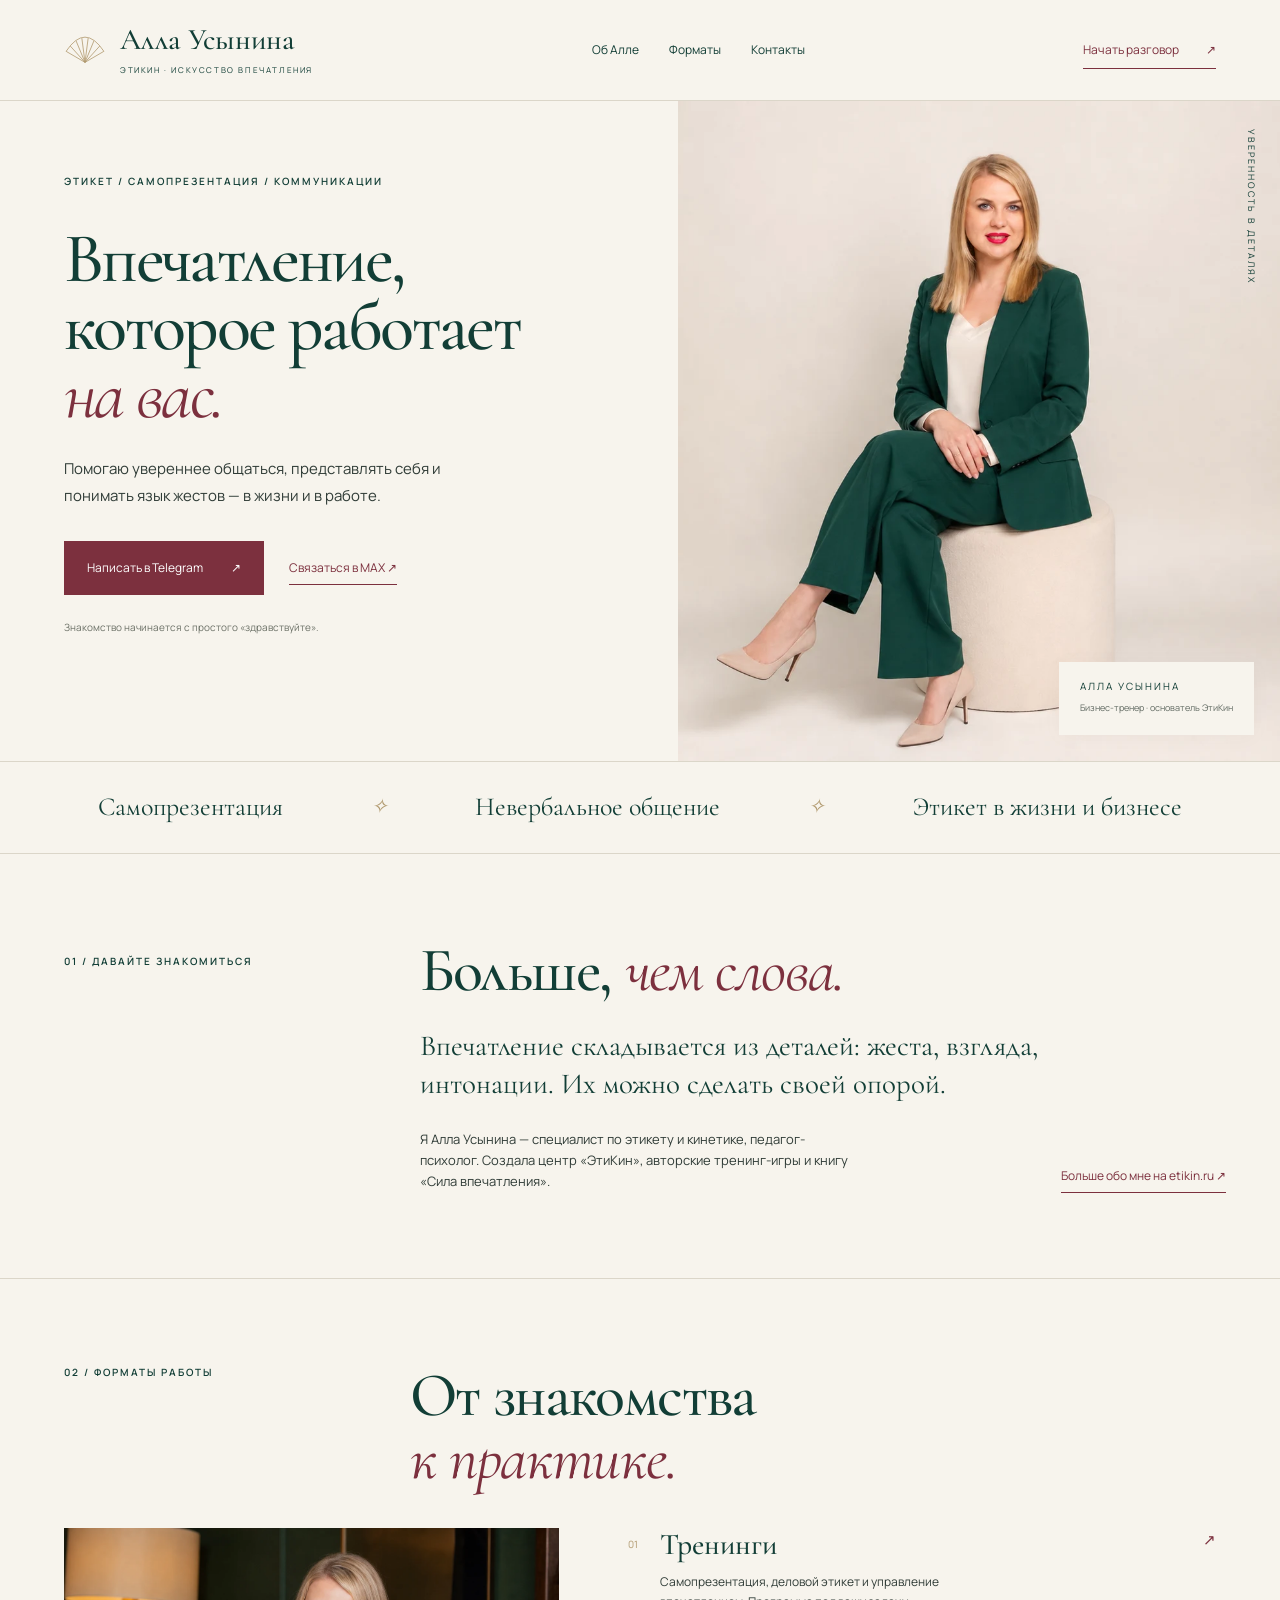
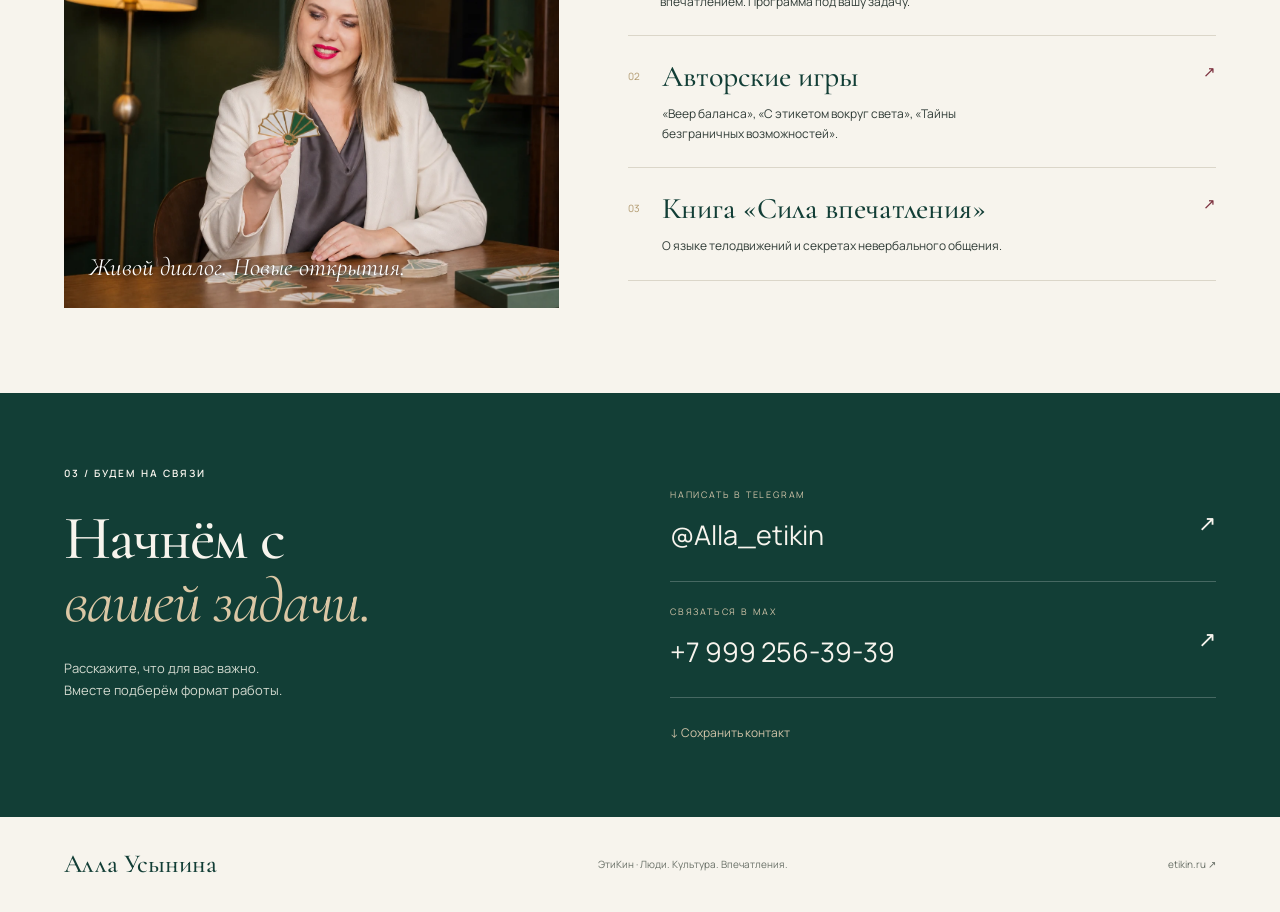
==== index.html @ a040f682 "Create Alla Usynina Etikin landing page" ====
<!doctype html>
<html lang="ru"><head><meta charset="utf-8"><meta name="viewport" content="width=device-width,initial-scale=1"><title>Алла Усынина — искусство впечатления · ЭтиКин</title><meta name="description" content="Этикет, самопрезентация и невербальные коммуникации с Аллой Усыниной. Авторские игры и тренинги ЭтиКин. Связаться в Telegram и MAX."><meta name="theme-color" content="#123e36"><link rel="stylesheet" href="style.css"><link rel="icon" href="assets/fan.svg" type="image/svg+xml"></head>
<body><a class="skip" href="#main">К содержанию</a><header class="header"><a class="brand" href="#"><img src="assets/fan.svg" alt="" width="42" height="32"><span>Алла Усынина<small>ЭТИКИН · ИСКУССТВО ВПЕЧАТЛЕНИЯ</small></span></a><nav aria-label="Основная навигация"><a href="#about">Об Алле</a><a href="#formats">Форматы</a><a href="#contact">Контакты</a></nav><a class="header-cta" href="https://t.me/Alla_etikin" target="_blank" rel="noopener">Начать разговор <span>↗</span></a></header>
<main id="main"><section class="hero"><div class="hero-copy"><p class="eyebrow">ЭТИКЕТ / САМОПРЕЗЕНТАЦИЯ / КОММУНИКАЦИИ</p><h1>Впечатление,<br>которое работает<br><em>на вас.</em></h1><p class="lead">Помогаю увереннее общаться, представлять себя и понимать язык жестов — в жизни и в работе.</p><div class="actions"><a class="button" href="https://t.me/Alla_etikin" target="_blank" rel="noopener">Написать в Telegram <span>↗</span></a><button class="text-link" data-max>Связаться в MAX <span>↗</span></button></div><p class="hero-note">Знакомство начинается с простого «здравствуйте».</p></div><div class="portrait"><img src="assets/alla.webp" alt="Алла Усынина в малахитовом костюме" fetchpriority="high"><div class="portrait-caption"><span>АЛЛА УСЫНИНА</span><small>Бизнес-тренер · основатель ЭтиКин</small></div><span class="vertical-note">УВЕРЕННОСТЬ В ДЕТАЛЯХ</span></div></section>
<div class="topics"><span>Самопрезентация</span><i>✧</i><span>Невербальное общение</span><i>✧</i><span>Этикет в жизни и бизнесе</span></div>
<section class="about section" id="about"><p class="eyebrow">01 / ДАВАЙТЕ ЗНАКОМИТЬСЯ</p><div><h2>Больше, <em>чем слова.</em></h2><p class="large">Впечатление складывается из деталей: жеста, взгляда, интонации. Их можно сделать своей опорой.</p><div class="about-bottom"><p>Я Алла Усынина — специалист по этикету и кинетике, педагог-психолог. Создала центр «ЭтиКин», авторские тренинг-игры и книгу «Сила впечатления».</p><a class="text-link" href="https://etikin.ru/" target="_blank" rel="noopener">Больше обо мне на etikin.ru ↗</a></div></div></section>
<section class="formats section" id="formats"><div class="section-top"><p class="eyebrow">02 / ФОРМАТЫ РАБОТЫ</p><h2>От знакомства<br><em>к практике.</em></h2></div><div class="format-grid"><div class="game-photo"><img src="assets/games.webp" loading="lazy" alt="Алла с веерными карточками авторской игры"><span>Живой диалог. Новые открытия.</span></div><div class="format-list"><a href="https://t.me/Alla_etikin" target="_blank" rel="noopener"><span class="number">01</span><div><h3>Тренинги</h3><p>Самопрезентация, деловой этикет и управление впечатлением. Программа под вашу задачу.</p></div><span class="arrow">↗</span></a><a href="https://etikin.ru/#games" target="_blank" rel="noopener" id="games-link"><span class="number">02</span><div><h3>Авторские игры</h3><p>«Веер баланса», «С этикетом вокруг света», «Тайны безграничных возможностей».</p></div><span class="arrow">↗</span></a><a href="https://etikin.ru/" target="_blank" rel="noopener"><span class="number">03</span><div><h3>Книга «Сила впечатления»</h3><p>О языке телодвижений и секретах невербального общения.</p></div><span class="arrow">↗</span></a></div></div></section>
<section class="contact" id="contact"><div><p class="eyebrow">03 / БУДЕМ НА СВЯЗИ</p><h2>Начнём с<br><em>вашей задачи.</em></h2><p>Расскажите, что для вас важно.<br>Вместе подберём формат работы.</p></div><div class="contact-links"><a href="https://t.me/Alla_etikin" target="_blank" rel="noopener"><span><small>НАПИСАТЬ В TELEGRAM</small>@Alla_etikin</span><b>↗</b></a><button data-max><span><small>СВЯЗАТЬСЯ В MAX</small>+7 999 256-39-39</span><b>↗</b></button><a class="save" href="assets/alla-usynina.vcf" download>↓ Сохранить контакт</a></div></section></main>
<footer><a class="footer-brand" href="#">Алла Усынина</a><span>ЭтиКин · Люди. Культура. Впечатления.</span><a href="https://etikin.ru/" target="_blank" rel="noopener">etikin.ru ↗</a></footer>
<dialog id="max-dialog" aria-labelledby="max-title"><button class="close" aria-label="Закрыть">×</button><p class="eyebrow">ОСТАЁМСЯ НА СВЯЗИ</p><h2 id="max-title">Алла в MAX</h2><p>Сохраните номер в контакты телефона, затем найдите Аллу в приложении MAX.</p><p class="phone">+7 999 256-39-39</p><button class="button" id="copy">Скопировать номер</button><a class="text-link" href="assets/alla-usynina.vcf" download>Сохранить контакт ↓</a><p class="status" aria-live="polite"></p></dialog><script src="script.js"></script></body></html>
---- style.css ----
@import url('https://fonts.googleapis.com/css2?family=Cormorant+Garamond:ital,wght@0,400;0,500;0,600;1,400;1,500&family=Manrope:wght@400;500;600&display=swap');
:root{--cream:#f7f4ed;--green:#123e36;--wine:#7c303e;--gold:#b0986d;--line:#dbd6c9;--text:#303c37}*{box-sizing:border-box}html{scroll-behavior:smooth;scroll-padding-top:24px}body{margin:0;background:var(--cream);color:var(--green);font-family:Manrope,Arial,sans-serif;font-size:15px;line-height:1.65}a{color:inherit;text-decoration:none}button{font:inherit;color:inherit;cursor:pointer}a,button{-webkit-tap-highlight-color:transparent}button:focus-visible,a:focus-visible{outline:3px solid var(--gold);outline-offset:6px}img{display:block;max-width:100%}h1,h2,h3,p{margin:0}h1,h2,h3,.brand,.footer-brand{font-family:'Cormorant Garamond',Georgia,serif;font-weight:500}em{font-weight:400}h2{font-size:62px;line-height:1.02;letter-spacing:-1.6px}h2 em{color:var(--wine)}.eyebrow{font-size:10px;letter-spacing:2px;font-weight:600}.header{max-width:1600px;margin:auto;padding:25px 5%;display:flex;align-items:center;justify-content:space-between;border-bottom:1px solid var(--line);gap:28px}.brand{display:flex;align-items:center;gap:14px;font-size:30px;line-height:1}.brand small{display:block;font:8px Manrope,Arial,sans-serif;letter-spacing:1.6px;margin-top:9px}.header nav{display:flex;gap:30px;font-size:12px}.header-cta{border-bottom:1px solid var(--wine);padding:9px 0;color:var(--wine);font-size:12px}.header-cta span{margin-left:25px}.hero{max-width:1600px;margin:auto;display:grid;grid-template-columns:53% 47%;min-height:660px}.hero-copy{padding:72px 0 50px 9.4%;position:relative;z-index:1}h1{font-size:clamp(58px,5.5vw,88px);line-height:.97;letter-spacing:-2.6px;margin:35px 0 26px}h1 em{color:var(--wine)}.lead{max-width:390px;font-size:15px;color:var(--text);line-height:1.8}.actions{display:flex;align-items:center;gap:25px;margin-top:32px;flex-wrap:wrap}.button{background:var(--wine);border:1px solid var(--wine);color:white;padding:16px 22px;display:inline-flex;gap:28px;align-items:center;font-size:12px;transition:background .2s}.button:hover{background:#622330}.text-link{font-size:12px;border:0;border-bottom:1px solid currentColor;background:transparent;padding:6px 0;color:var(--wine)}.hero-note{font-size:10px;color:#6c7167;margin-top:24px}.portrait{position:relative;overflow:hidden;background:#e5ded1}.portrait>img{width:100%;height:100%;position:absolute;object-fit:cover;object-position:57% center}.portrait-caption{position:absolute;bottom:26px;right:26px;background:var(--cream);padding:16px 21px;box-shadow:0 2px 20px #00000008}.portrait-caption span{font-size:10px;letter-spacing:2px;display:block}.portrait-caption small{font-size:9px;color:#616a62}.vertical-note{position:absolute;top:28px;right:22px;writing-mode:vertical-rl;font-size:9px;letter-spacing:2px}.topics{border-top:1px solid var(--line);border-bottom:1px solid var(--line);padding:24px 5%;display:flex;justify-content:space-around;align-items:center;gap:20px;font-family:'Cormorant Garamond',Georgia,serif;font-size:26px}.topics i{font-size:20px;color:var(--gold)}.section{max-width:1440px;margin:auto;padding:85px 5%}.about{display:grid;grid-template-columns:30% 70%;gap:10px}.about>.eyebrow{padding-top:14px}.large{font-family:'Cormorant Garamond',Georgia,serif;font-size:29px;line-height:1.3;max-width:690px;margin-top:25px}.about-bottom{display:flex;align-items:end;justify-content:space-between;gap:45px;margin-top:26px}.about-bottom p{max-width:440px;font-size:13px;color:var(--text)}.about-bottom a{flex-shrink:0}.formats{border-top:1px solid var(--line)}.section-top{display:flex;justify-content:space-between;align-items:start;margin-bottom:38px}.section-top h2{width:70%}.format-grid{display:grid;grid-template-columns:43% 1fr;gap:6%}.game-photo{position:relative;min-height:380px}.game-photo img{width:100%;height:100%;object-fit:cover;position:absolute;object-position:55%}.game-photo>span{position:absolute;bottom:20px;left:25px;color:white;font-family:'Cormorant Garamond',Georgia,serif;font-style:italic;font-size:25px;text-shadow:0 1px 5px #000}.format-list>a{display:flex;gap:22px;padding:24px 0;border-bottom:1px solid var(--line)}.format-list>a:first-child{padding-top:0}.number{color:var(--gold);font-size:10px;padding-top:8px}.format-list h3{font-size:30px;line-height:1.15;margin-bottom:9px}.format-list p{font-size:12px;color:var(--text);max-width:340px}.arrow{margin-left:auto;color:var(--wine)}.format-list>a:hover h3{color:var(--wine)}.contact{background:var(--green);color:var(--cream);padding:72px max(5%,calc((100vw - 1296px)/2));display:grid;grid-template-columns:1fr 1fr;gap:60px}.contact h2{margin:25px 0}.contact h2 em{color:#dbc7a5}.contact p:not(.eyebrow){font-size:13px;color:#d2d9cf}.contact-links{align-self:center}.contact-links>a:not(.save),.contact-links>button{background:transparent;color:var(--cream);width:100%;border:0;border-bottom:1px solid #ffffff38;display:flex;align-items:center;justify-content:space-between;text-align:left;padding:23px 0;font-size:27px}.contact-links small{display:block;font-size:9px;letter-spacing:1.8px;margin-bottom:10px;color:#d1c4a9}.contact-links b{font-size:22px;font-weight:400}.save{display:inline-block;margin-top:25px;font-size:12px;color:#d1c4a9}footer{padding:26px 5%;display:flex;align-items:center;justify-content:space-between;gap:20px;font-size:10px;color:#697067}.footer-brand{font-size:26px;color:var(--green)}dialog{border:1px solid var(--line);background:var(--cream);color:var(--green);padding:45px;max-width:480px;width:calc(100% - 32px)}dialog::backdrop{background:#082b25aa;backdrop-filter:blur(4px)}dialog h2{font-size:44px;margin:20px 0}dialog p{font-size:13px}.close{position:absolute;right:14px;top:8px;border:0;background:transparent;font-size:28px}.phone{font-size:25px!important;margin:25px 0}dialog .text-link{display:table;margin-top:15px}.status{min-height:24px;margin-top:12px}.skip{position:absolute;top:-80px;background:white;padding:10px;z-index:10}.skip:focus{top:0}@media(min-width:1600px){.hero{min-height:720px}}@media(max-width:1050px){.header nav{display:none}.hero{min-height:600px}h1{font-size:64px}.hero-copy{padding-top:55px}.actions{gap:15px}.about-bottom{display:block}.about-bottom a{display:inline-block;margin-top:20px}.topics{font-size:22px}.contact-links>a:not(.save),.contact-links>button{font-size:22px}}@media(max-width:700px){.header{padding:20px 6%;gap:15px}.brand{font-size:25px;gap:9px}.brand img{width:32px}.brand small{font-size:6px;letter-spacing:1.1px}.header-cta{font-size:10px}.header-cta span{display:none}.hero{display:flex;flex-direction:column}.hero-copy{padding:42px 6% 36px}.eyebrow{font-size:8px;letter-spacing:1.5px}h1{font-size:clamp(48px,10vw,70px);letter-spacing:-1.6px;margin:28px 0 22px}.lead{font-size:13px;max-width:340px}.actions{gap:20px;margin-top:25px}.button{padding:15px 18px;font-size:11px}.text-link{font-size:11px}.hero-note{font-size:9px}.portrait{height:460px}.portrait>img{object-position:55% center}.portrait-caption{bottom:18px;right:18px}.topics{padding:22px 6%;gap:10px;flex-wrap:wrap;justify-content:center;font-size:19px}.topics span:last-child{width:100%;text-align:center}.topics i:nth-of-type(2){display:none}.section{padding:50px 6%}.about{display:block}.about>.eyebrow{padding:0;margin-bottom:25px}h2{font-size:48px}.large{font-size:25px}.about-bottom p{font-size:12px}.section-top{display:block;margin-bottom:28px}.section-top h2{width:auto;margin-top:25px}.format-grid{display:flex;flex-direction:column;gap:30px}.game-photo{min-height:330px}.format-list h3{font-size:28px}.format-list>a{gap:15px}.format-list p{font-size:12px}.contact{padding:50px 6%;grid-template-columns:1fr;gap:20px}.contact h2{font-size:58px}.contact-links>a:not(.save),.contact-links>button{font-size:25px}footer{padding:25px 6%;flex-wrap:wrap}footer span{order:3;width:100%}.footer-brand{font-size:25px}dialog{padding:35px 25px}}@media(prefers-reduced-motion:reduce){html{scroll-behavior:auto}*{transition:none!important}}
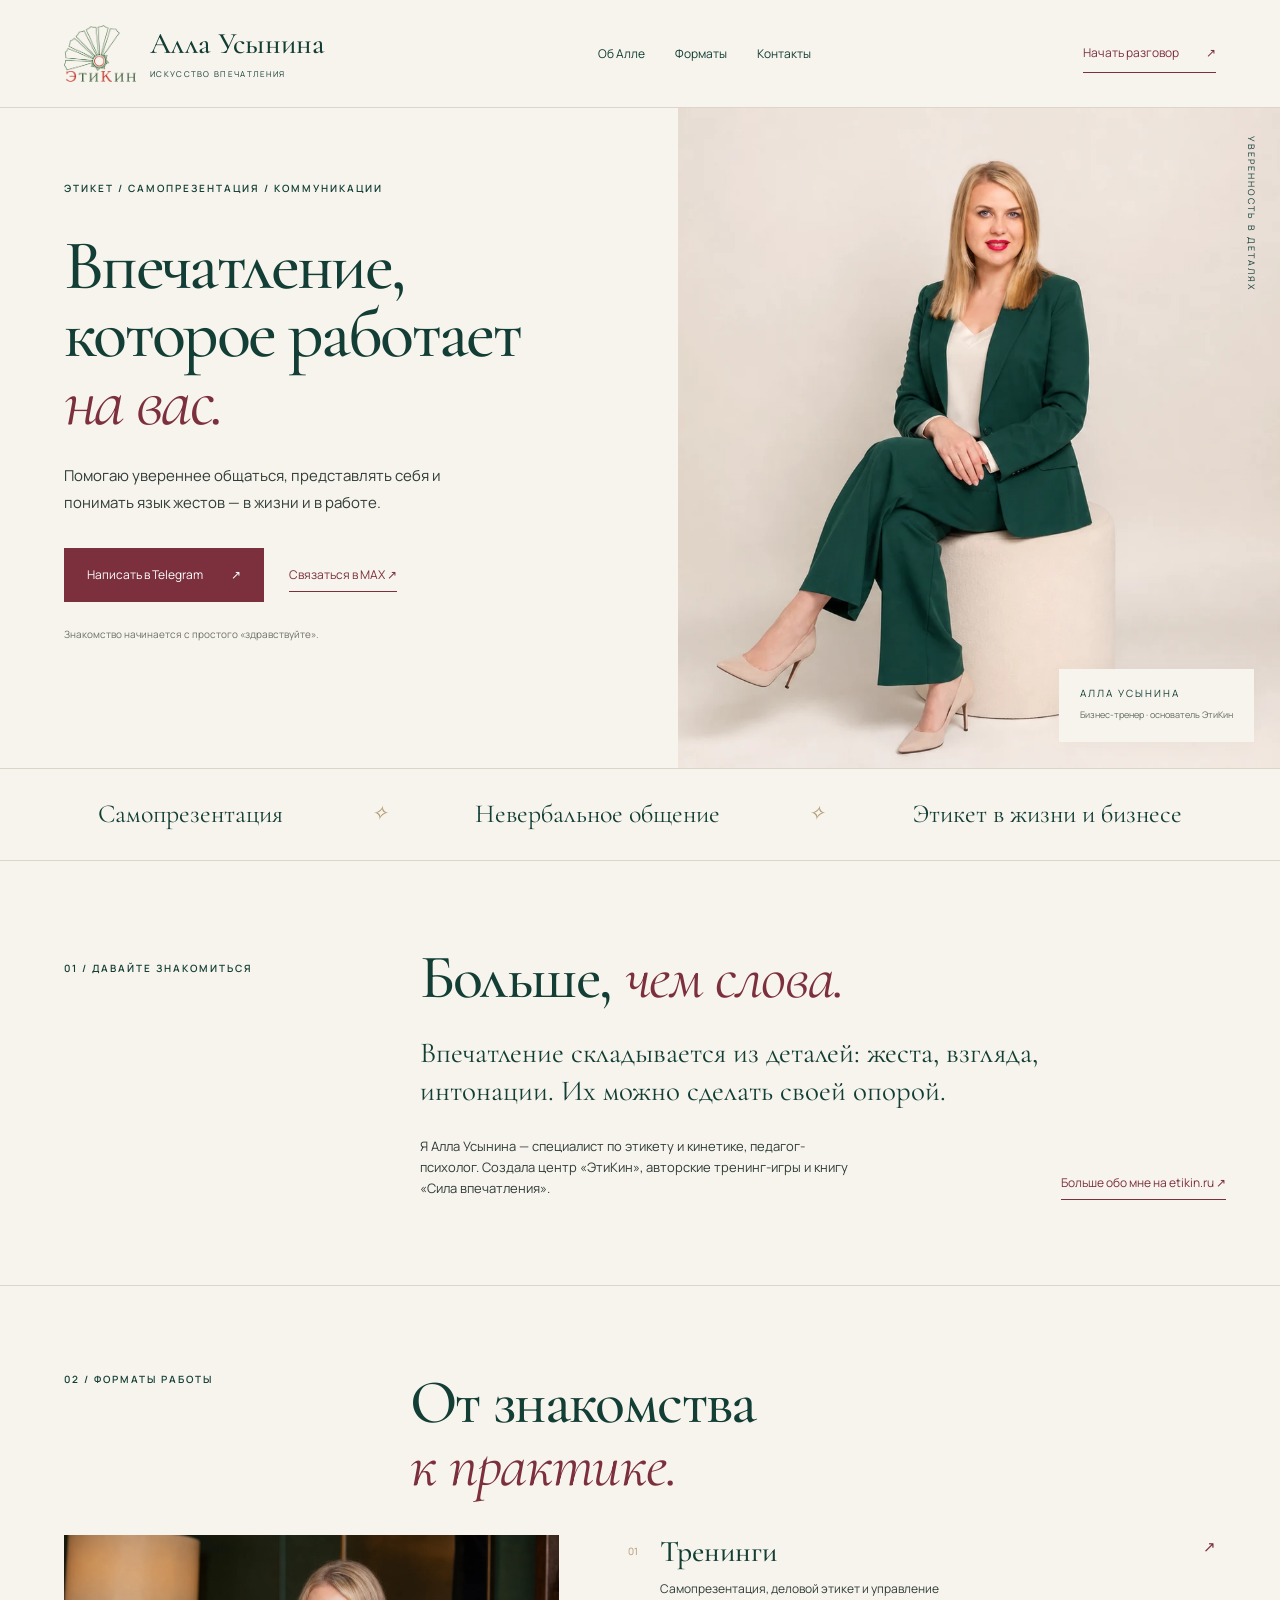
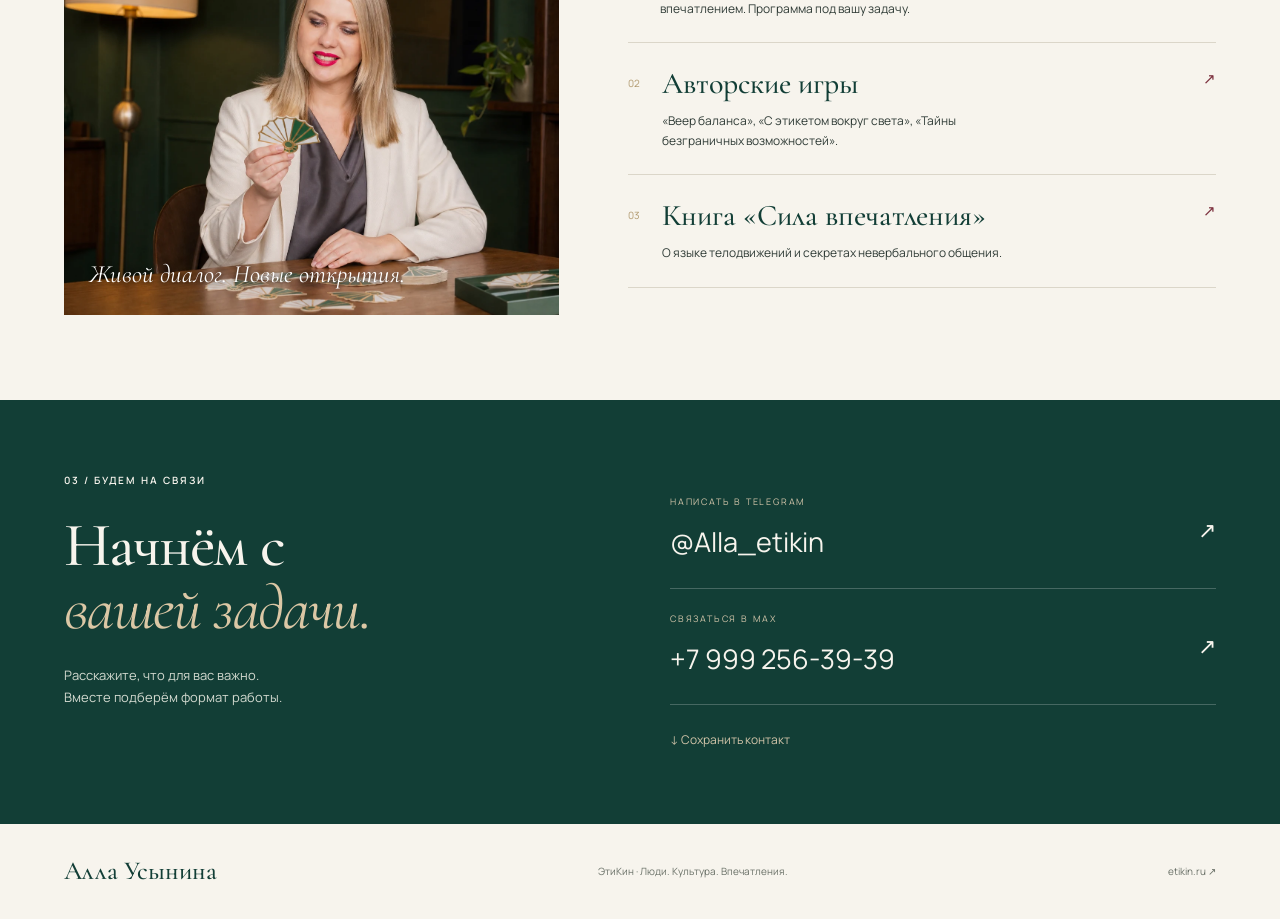
==== commit b3815de5: "Use supplied Etikin logo and remove duplicate header label" ====
--- a/index.html
+++ b/index.html
@@ -1,6 +1,6 @@
 <!doctype html>
-<html lang="ru"><head><meta charset="utf-8"><meta name="viewport" content="width=device-width,initial-scale=1"><title>Алла Усынина — искусство впечатления · ЭтиКин</title><meta name="description" content="Этикет, самопрезентация и невербальные коммуникации с Аллой Усыниной. Авторские игры и тренинги ЭтиКин. Связаться в Telegram и MAX."><meta name="theme-color" content="#123e36"><link rel="stylesheet" href="style.css"><link rel="icon" href="assets/fan.svg" type="image/svg+xml"></head>
-<body><a class="skip" href="#main">К содержанию</a><header class="header"><a class="brand" href="#"><img src="assets/fan.svg" alt="" width="42" height="32"><span>Алла Усынина<small>ЭТИКИН · ИСКУССТВО ВПЕЧАТЛЕНИЯ</small></span></a><nav aria-label="Основная навигация"><a href="#about">Об Алле</a><a href="#formats">Форматы</a><a href="#contact">Контакты</a></nav><a class="header-cta" href="https://t.me/Alla_etikin" target="_blank" rel="noopener">Начать разговор <span>↗</span></a></header>
+<html lang="ru"><head><meta charset="utf-8"><meta name="viewport" content="width=device-width,initial-scale=1"><title>Алла Усынина — искусство впечатления · ЭтиКин</title><meta name="description" content="Этикет, самопрезентация и невербальные коммуникации с Аллой Усыниной. Авторские игры и тренинги ЭтиКин. Связаться в Telegram и MAX."><meta name="theme-color" content="#123e36"><link rel="stylesheet" href="style.css?v=2"><link rel="icon" href="assets/etikin-logo.png" type="image/png"></head>
+<body><a class="skip" href="#main">К содержанию</a><header class="header"><a class="brand" href="#"><span class="logo-frame"><img src="assets/etikin-logo.png" alt="Логотип ЭтиКин" width="1200" height="630"></span><span>Алла Усынина<small>ИСКУССТВО ВПЕЧАТЛЕНИЯ</small></span></a><nav aria-label="Основная навигация"><a href="#about">Об Алле</a><a href="#formats">Форматы</a><a href="#contact">Контакты</a></nav><a class="header-cta" href="https://t.me/Alla_etikin" target="_blank" rel="noopener">Начать разговор <span>↗</span></a></header>
 <main id="main"><section class="hero"><div class="hero-copy"><p class="eyebrow">ЭТИКЕТ / САМОПРЕЗЕНТАЦИЯ / КОММУНИКАЦИИ</p><h1>Впечатление,<br>которое работает<br><em>на вас.</em></h1><p class="lead">Помогаю увереннее общаться, представлять себя и понимать язык жестов — в жизни и в работе.</p><div class="actions"><a class="button" href="https://t.me/Alla_etikin" target="_blank" rel="noopener">Написать в Telegram <span>↗</span></a><button class="text-link" data-max>Связаться в MAX <span>↗</span></button></div><p class="hero-note">Знакомство начинается с простого «здравствуйте».</p></div><div class="portrait"><img src="assets/alla.webp" alt="Алла Усынина в малахитовом костюме" fetchpriority="high"><div class="portrait-caption"><span>АЛЛА УСЫНИНА</span><small>Бизнес-тренер · основатель ЭтиКин</small></div><span class="vertical-note">УВЕРЕННОСТЬ В ДЕТАЛЯХ</span></div></section>
 <div class="topics"><span>Самопрезентация</span><i>✧</i><span>Невербальное общение</span><i>✧</i><span>Этикет в жизни и бизнесе</span></div>
 <section class="about section" id="about"><p class="eyebrow">01 / ДАВАЙТЕ ЗНАКОМИТЬСЯ</p><div><h2>Больше, <em>чем слова.</em></h2><p class="large">Впечатление складывается из деталей: жеста, взгляда, интонации. Их можно сделать своей опорой.</p><div class="about-bottom"><p>Я Алла Усынина — специалист по этикету и кинетике, педагог-психолог. Создала центр «ЭтиКин», авторские тренинг-игры и книгу «Сила впечатления».</p><a class="text-link" href="https://etikin.ru/" target="_blank" rel="noopener">Больше обо мне на etikin.ru ↗</a></div></div></section>
--- a/style.css
+++ b/style.css
@@ -1,2 +1,4 @@
 @import url('https://fonts.googleapis.com/css2?family=Cormorant+Garamond:ital,wght@0,400;0,500;0,600;1,400;1,500&family=Manrope:wght@400;500;600&display=swap');
-:root{--cream:#f7f4ed;--green:#123e36;--wine:#7c303e;--gold:#b0986d;--line:#dbd6c9;--text:#303c37}*{box-sizing:border-box}html{scroll-behavior:smooth;scroll-padding-top:24px}body{margin:0;background:var(--cream);color:var(--green);font-family:Manrope,Arial,sans-serif;font-size:15px;line-height:1.65}a{color:inherit;text-decoration:none}button{font:inherit;color:inherit;cursor:pointer}a,button{-webkit-tap-highlight-color:transparent}button:focus-visible,a:focus-visible{outline:3px solid var(--gold);outline-offset:6px}img{display:block;max-width:100%}h1,h2,h3,p{margin:0}h1,h2,h3,.brand,.footer-brand{font-family:'Cormorant Garamond',Georgia,serif;font-weight:500}em{font-weight:400}h2{font-size:62px;line-height:1.02;letter-spacing:-1.6px}h2 em{color:var(--wine)}.eyebrow{font-size:10px;letter-spacing:2px;font-weight:600}.header{max-width:1600px;margin:auto;padding:25px 5%;display:flex;align-items:center;justify-content:space-between;border-bottom:1px solid var(--line);gap:28px}.brand{display:flex;align-items:center;gap:14px;font-size:30px;line-height:1}.brand small{display:block;font:8px Manrope,Arial,sans-serif;letter-spacing:1.6px;margin-top:9px}.header nav{display:flex;gap:30px;font-size:12px}.header-cta{border-bottom:1px solid var(--wine);padding:9px 0;color:var(--wine);font-size:12px}.header-cta span{margin-left:25px}.hero{max-width:1600px;margin:auto;display:grid;grid-template-columns:53% 47%;min-height:660px}.hero-copy{padding:72px 0 50px 9.4%;position:relative;z-index:1}h1{font-size:clamp(58px,5.5vw,88px);line-height:.97;letter-spacing:-2.6px;margin:35px 0 26px}h1 em{color:var(--wine)}.lead{max-width:390px;font-size:15px;color:var(--text);line-height:1.8}.actions{display:flex;align-items:center;gap:25px;margin-top:32px;flex-wrap:wrap}.button{background:var(--wine);border:1px solid var(--wine);color:white;padding:16px 22px;display:inline-flex;gap:28px;align-items:center;font-size:12px;transition:background .2s}.button:hover{background:#622330}.text-link{font-size:12px;border:0;border-bottom:1px solid currentColor;background:transparent;padding:6px 0;color:var(--wine)}.hero-note{font-size:10px;color:#6c7167;margin-top:24px}.portrait{position:relative;overflow:hidden;background:#e5ded1}.portrait>img{width:100%;height:100%;position:absolute;object-fit:cover;object-position:57% center}.portrait-caption{position:absolute;bottom:26px;right:26px;background:var(--cream);padding:16px 21px;box-shadow:0 2px 20px #00000008}.portrait-caption span{font-size:10px;letter-spacing:2px;display:block}.portrait-caption small{font-size:9px;color:#616a62}.vertical-note{position:absolute;top:28px;right:22px;writing-mode:vertical-rl;font-size:9px;letter-spacing:2px}.topics{border-top:1px solid var(--line);border-bottom:1px solid var(--line);padding:24px 5%;display:flex;justify-content:space-around;align-items:center;gap:20px;font-family:'Cormorant Garamond',Georgia,serif;font-size:26px}.topics i{font-size:20px;color:var(--gold)}.section{max-width:1440px;margin:auto;padding:85px 5%}.about{display:grid;grid-template-columns:30% 70%;gap:10px}.about>.eyebrow{padding-top:14px}.large{font-family:'Cormorant Garamond',Georgia,serif;font-size:29px;line-height:1.3;max-width:690px;margin-top:25px}.about-bottom{display:flex;align-items:end;justify-content:space-between;gap:45px;margin-top:26px}.about-bottom p{max-width:440px;font-size:13px;color:var(--text)}.about-bottom a{flex-shrink:0}.formats{border-top:1px solid var(--line)}.section-top{display:flex;justify-content:space-between;align-items:start;margin-bottom:38px}.section-top h2{width:70%}.format-grid{display:grid;grid-template-columns:43% 1fr;gap:6%}.game-photo{position:relative;min-height:380px}.game-photo img{width:100%;height:100%;object-fit:cover;position:absolute;object-position:55%}.game-photo>span{position:absolute;bottom:20px;left:25px;color:white;font-family:'Cormorant Garamond',Georgia,serif;font-style:italic;font-size:25px;text-shadow:0 1px 5px #000}.format-list>a{display:flex;gap:22px;padding:24px 0;border-bottom:1px solid var(--line)}.format-list>a:first-child{padding-top:0}.number{color:var(--gold);font-size:10px;padding-top:8px}.format-list h3{font-size:30px;line-height:1.15;margin-bottom:9px}.format-list p{font-size:12px;color:var(--text);max-width:340px}.arrow{margin-left:auto;color:var(--wine)}.format-list>a:hover h3{color:var(--wine)}.contact{background:var(--green);color:var(--cream);padding:72px max(5%,calc((100vw - 1296px)/2));display:grid;grid-template-columns:1fr 1fr;gap:60px}.contact h2{margin:25px 0}.contact h2 em{color:#dbc7a5}.contact p:not(.eyebrow){font-size:13px;color:#d2d9cf}.contact-links{align-self:center}.contact-links>a:not(.save),.contact-links>button{background:transparent;color:var(--cream);width:100%;border:0;border-bottom:1px solid #ffffff38;display:flex;align-items:center;justify-content:space-between;text-align:left;padding:23px 0;font-size:27px}.contact-links small{display:block;font-size:9px;letter-spacing:1.8px;margin-bottom:10px;color:#d1c4a9}.contact-links b{font-size:22px;font-weight:400}.save{display:inline-block;margin-top:25px;font-size:12px;color:#d1c4a9}footer{padding:26px 5%;display:flex;align-items:center;justify-content:space-between;gap:20px;font-size:10px;color:#697067}.footer-brand{font-size:26px;color:var(--green)}dialog{border:1px solid var(--line);background:var(--cream);color:var(--green);padding:45px;max-width:480px;width:calc(100% - 32px)}dialog::backdrop{background:#082b25aa;backdrop-filter:blur(4px)}dialog h2{font-size:44px;margin:20px 0}dialog p{font-size:13px}.close{position:absolute;right:14px;top:8px;border:0;background:transparent;font-size:28px}.phone{font-size:25px!important;margin:25px 0}dialog .text-link{display:table;margin-top:15px}.status{min-height:24px;margin-top:12px}.skip{position:absolute;top:-80px;background:white;padding:10px;z-index:10}.skip:focus{top:0}@media(min-width:1600px){.hero{min-height:720px}}@media(max-width:1050px){.header nav{display:none}.hero{min-height:600px}h1{font-size:64px}.hero-copy{padding-top:55px}.actions{gap:15px}.about-bottom{display:block}.about-bottom a{display:inline-block;margin-top:20px}.topics{font-size:22px}.contact-links>a:not(.save),.contact-links>button{font-size:22px}}@media(max-width:700px){.header{padding:20px 6%;gap:15px}.brand{font-size:25px;gap:9px}.brand img{width:32px}.brand small{font-size:6px;letter-spacing:1.1px}.header-cta{font-size:10px}.header-cta span{display:none}.hero{display:flex;flex-direction:column}.hero-copy{padding:42px 6% 36px}.eyebrow{font-size:8px;letter-spacing:1.5px}h1{font-size:clamp(48px,10vw,70px);letter-spacing:-1.6px;margin:28px 0 22px}.lead{font-size:13px;max-width:340px}.actions{gap:20px;margin-top:25px}.button{padding:15px 18px;font-size:11px}.text-link{font-size:11px}.hero-note{font-size:9px}.portrait{height:460px}.portrait>img{object-position:55% center}.portrait-caption{bottom:18px;right:18px}.topics{padding:22px 6%;gap:10px;flex-wrap:wrap;justify-content:center;font-size:19px}.topics span:last-child{width:100%;text-align:center}.topics i:nth-of-type(2){display:none}.section{padding:50px 6%}.about{display:block}.about>.eyebrow{padding:0;margin-bottom:25px}h2{font-size:48px}.large{font-size:25px}.about-bottom p{font-size:12px}.section-top{display:block;margin-bottom:28px}.section-top h2{width:auto;margin-top:25px}.format-grid{display:flex;flex-direction:column;gap:30px}.game-photo{min-height:330px}.format-list h3{font-size:28px}.format-list>a{gap:15px}.format-list p{font-size:12px}.contact{padding:50px 6%;grid-template-columns:1fr;gap:20px}.contact h2{font-size:58px}.contact-links>a:not(.save),.contact-links>button{font-size:25px}footer{padding:25px 6%;flex-wrap:wrap}footer span{order:3;width:100%}.footer-brand{font-size:25px}dialog{padding:35px 25px}}@media(prefers-reduced-motion:reduce){html{scroll-behavior:auto}*{transition:none!important}}+:root{--cream:#f7f4ed;--green:#123e36;--wine:#7c303e;--gold:#b0986d;--line:#dbd6c9;--text:#303c37}*{box-sizing:border-box}html{scroll-behavior:smooth;scroll-padding-top:24px}body{margin:0;background:var(--cream);color:var(--green);font-family:Manrope,Arial,sans-serif;font-size:15px;line-height:1.65}a{color:inherit;text-decoration:none}button{font:inherit;color:inherit;cursor:pointer}a,button{-webkit-tap-highlight-color:transparent}button:focus-visible,a:focus-visible{outline:3px solid var(--gold);outline-offset:6px}img{display:block;max-width:100%}h1,h2,h3,p{margin:0}h1,h2,h3,.brand,.footer-brand{font-family:'Cormorant Garamond',Georgia,serif;font-weight:500}em{font-weight:400}h2{font-size:62px;line-height:1.02;letter-spacing:-1.6px}h2 em{color:var(--wine)}.eyebrow{font-size:10px;letter-spacing:2px;font-weight:600}.header{max-width:1600px;margin:auto;padding:25px 5%;display:flex;align-items:center;justify-content:space-between;border-bottom:1px solid var(--line);gap:28px}.brand{display:flex;align-items:center;gap:14px;font-size:30px;line-height:1}.brand small{display:block;font:8px Manrope,Arial,sans-serif;letter-spacing:1.6px;margin-top:9px}.header nav{display:flex;gap:30px;font-size:12px}.header-cta{border-bottom:1px solid var(--wine);padding:9px 0;color:var(--wine);font-size:12px}.header-cta span{margin-left:25px}.hero{max-width:1600px;margin:auto;display:grid;grid-template-columns:53% 47%;min-height:660px}.hero-copy{padding:72px 0 50px 9.4%;position:relative;z-index:1}h1{font-size:clamp(58px,5.5vw,88px);line-height:.97;letter-spacing:-2.6px;margin:35px 0 26px}h1 em{color:var(--wine)}.lead{max-width:390px;font-size:15px;color:var(--text);line-height:1.8}.actions{display:flex;align-items:center;gap:25px;margin-top:32px;flex-wrap:wrap}.button{background:var(--wine);border:1px solid var(--wine);color:white;padding:16px 22px;display:inline-flex;gap:28px;align-items:center;font-size:12px;transition:background .2s}.button:hover{background:#622330}.text-link{font-size:12px;border:0;border-bottom:1px solid currentColor;background:transparent;padding:6px 0;color:var(--wine)}.hero-note{font-size:10px;color:#6c7167;margin-top:24px}.portrait{position:relative;overflow:hidden;background:#e5ded1}.portrait>img{width:100%;height:100%;position:absolute;object-fit:cover;object-position:57% center}.portrait-caption{position:absolute;bottom:26px;right:26px;background:var(--cream);padding:16px 21px;box-shadow:0 2px 20px #00000008}.portrait-caption span{font-size:10px;letter-spacing:2px;display:block}.portrait-caption small{font-size:9px;color:#616a62}.vertical-note{position:absolute;top:28px;right:22px;writing-mode:vertical-rl;font-size:9px;letter-spacing:2px}.topics{border-top:1px solid var(--line);border-bottom:1px solid var(--line);padding:24px 5%;display:flex;justify-content:space-around;align-items:center;gap:20px;font-family:'Cormorant Garamond',Georgia,serif;font-size:26px}.topics i{font-size:20px;color:var(--gold)}.section{max-width:1440px;margin:auto;padding:85px 5%}.about{display:grid;grid-template-columns:30% 70%;gap:10px}.about>.eyebrow{padding-top:14px}.large{font-family:'Cormorant Garamond',Georgia,serif;font-size:29px;line-height:1.3;max-width:690px;margin-top:25px}.about-bottom{display:flex;align-items:end;justify-content:space-between;gap:45px;margin-top:26px}.about-bottom p{max-width:440px;font-size:13px;color:var(--text)}.about-bottom a{flex-shrink:0}.formats{border-top:1px solid var(--line)}.section-top{display:flex;justify-content:space-between;align-items:start;margin-bottom:38px}.section-top h2{width:70%}.format-grid{display:grid;grid-template-columns:43% 1fr;gap:6%}.game-photo{position:relative;min-height:380px}.game-photo img{width:100%;height:100%;object-fit:cover;position:absolute;object-position:55%}.game-photo>span{position:absolute;bottom:20px;left:25px;color:white;font-family:'Cormorant Garamond',Georgia,serif;font-style:italic;font-size:25px;text-shadow:0 1px 5px #000}.format-list>a{display:flex;gap:22px;padding:24px 0;border-bottom:1px solid var(--line)}.format-list>a:first-child{padding-top:0}.number{color:var(--gold);font-size:10px;padding-top:8px}.format-list h3{font-size:30px;line-height:1.15;margin-bottom:9px}.format-list p{font-size:12px;color:var(--text);max-width:340px}.arrow{margin-left:auto;color:var(--wine)}.format-list>a:hover h3{color:var(--wine)}.contact{background:var(--green);color:var(--cream);padding:72px max(5%,calc((100vw - 1296px)/2));display:grid;grid-template-columns:1fr 1fr;gap:60px}.contact h2{margin:25px 0}.contact h2 em{color:#dbc7a5}.contact p:not(.eyebrow){font-size:13px;color:#d2d9cf}.contact-links{align-self:center}.contact-links>a:not(.save),.contact-links>button{background:transparent;color:var(--cream);width:100%;border:0;border-bottom:1px solid #ffffff38;display:flex;align-items:center;justify-content:space-between;text-align:left;padding:23px 0;font-size:27px}.contact-links small{display:block;font-size:9px;letter-spacing:1.8px;margin-bottom:10px;color:#d1c4a9}.contact-links b{font-size:22px;font-weight:400}.save{display:inline-block;margin-top:25px;font-size:12px;color:#d1c4a9}footer{padding:26px 5%;display:flex;align-items:center;justify-content:space-between;gap:20px;font-size:10px;color:#697067}.footer-brand{font-size:26px;color:var(--green)}dialog{border:1px solid var(--line);background:var(--cream);color:var(--green);padding:45px;max-width:480px;width:calc(100% - 32px)}dialog::backdrop{background:#082b25aa;backdrop-filter:blur(4px)}dialog h2{font-size:44px;margin:20px 0}dialog p{font-size:13px}.close{position:absolute;right:14px;top:8px;border:0;background:transparent;font-size:28px}.phone{font-size:25px!important;margin:25px 0}dialog .text-link{display:table;margin-top:15px}.status{min-height:24px;margin-top:12px}.skip{position:absolute;top:-80px;background:white;padding:10px;z-index:10}.skip:focus{top:0}@media(min-width:1600px){.hero{min-height:720px}}@media(max-width:1050px){.header nav{display:none}.hero{min-height:600px}h1{font-size:64px}.hero-copy{padding-top:55px}.actions{gap:15px}.about-bottom{display:block}.about-bottom a{display:inline-block;margin-top:20px}.topics{font-size:22px}.contact-links>a:not(.save),.contact-links>button{font-size:22px}}@media(max-width:700px){.header{padding:20px 6%;gap:15px}.brand{font-size:25px;gap:9px}.brand img{width:32px}.brand small{font-size:6px;letter-spacing:1.1px}.header-cta{font-size:10px}.header-cta span{display:none}.hero{display:flex;flex-direction:column}.hero-copy{padding:42px 6% 36px}.eyebrow{font-size:8px;letter-spacing:1.5px}h1{font-size:clamp(48px,10vw,70px);letter-spacing:-1.6px;margin:28px 0 22px}.lead{font-size:13px;max-width:340px}.actions{gap:20px;margin-top:25px}.button{padding:15px 18px;font-size:11px}.text-link{font-size:11px}.hero-note{font-size:9px}.portrait{height:460px}.portrait>img{object-position:55% center}.portrait-caption{bottom:18px;right:18px}.topics{padding:22px 6%;gap:10px;flex-wrap:wrap;justify-content:center;font-size:19px}.topics span:last-child{width:100%;text-align:center}.topics i:nth-of-type(2){display:none}.section{padding:50px 6%}.about{display:block}.about>.eyebrow{padding:0;margin-bottom:25px}h2{font-size:48px}.large{font-size:25px}.about-bottom p{font-size:12px}.section-top{display:block;margin-bottom:28px}.section-top h2{width:auto;margin-top:25px}.format-grid{display:flex;flex-direction:column;gap:30px}.game-photo{min-height:330px}.format-list h3{font-size:28px}.format-list>a{gap:15px}.format-list p{font-size:12px}.contact{padding:50px 6%;grid-template-columns:1fr;gap:20px}.contact h2{font-size:58px}.contact-links>a:not(.save),.contact-links>button{font-size:25px}footer{padding:25px 6%;flex-wrap:wrap}footer span{order:3;width:100%}.footer-brand{font-size:25px}dialog{padding:35px 25px}}@media(prefers-reduced-motion:reduce){html{scroll-behavior:auto}*{transition:none!important}}
+/* Original supplied Etikin logo; framing trims only transparent margins. */
+.brand .logo-frame{display:block;position:relative;flex:0 0 72px;width:72px;height:57px;overflow:hidden}.brand .logo-frame img{position:absolute;width:128.4px;max-width:none;height:auto;left:-28.1px;top:-5.5px}.brand small{letter-spacing:1.3px}@media(max-width:700px){.brand .logo-frame{flex-basis:52px;width:52px;height:42px}.brand .logo-frame img{width:92.7px;left:-20.3px;top:-3.9px}.brand{font-size:23px}.brand small{font-size:6px;letter-spacing:1px}}
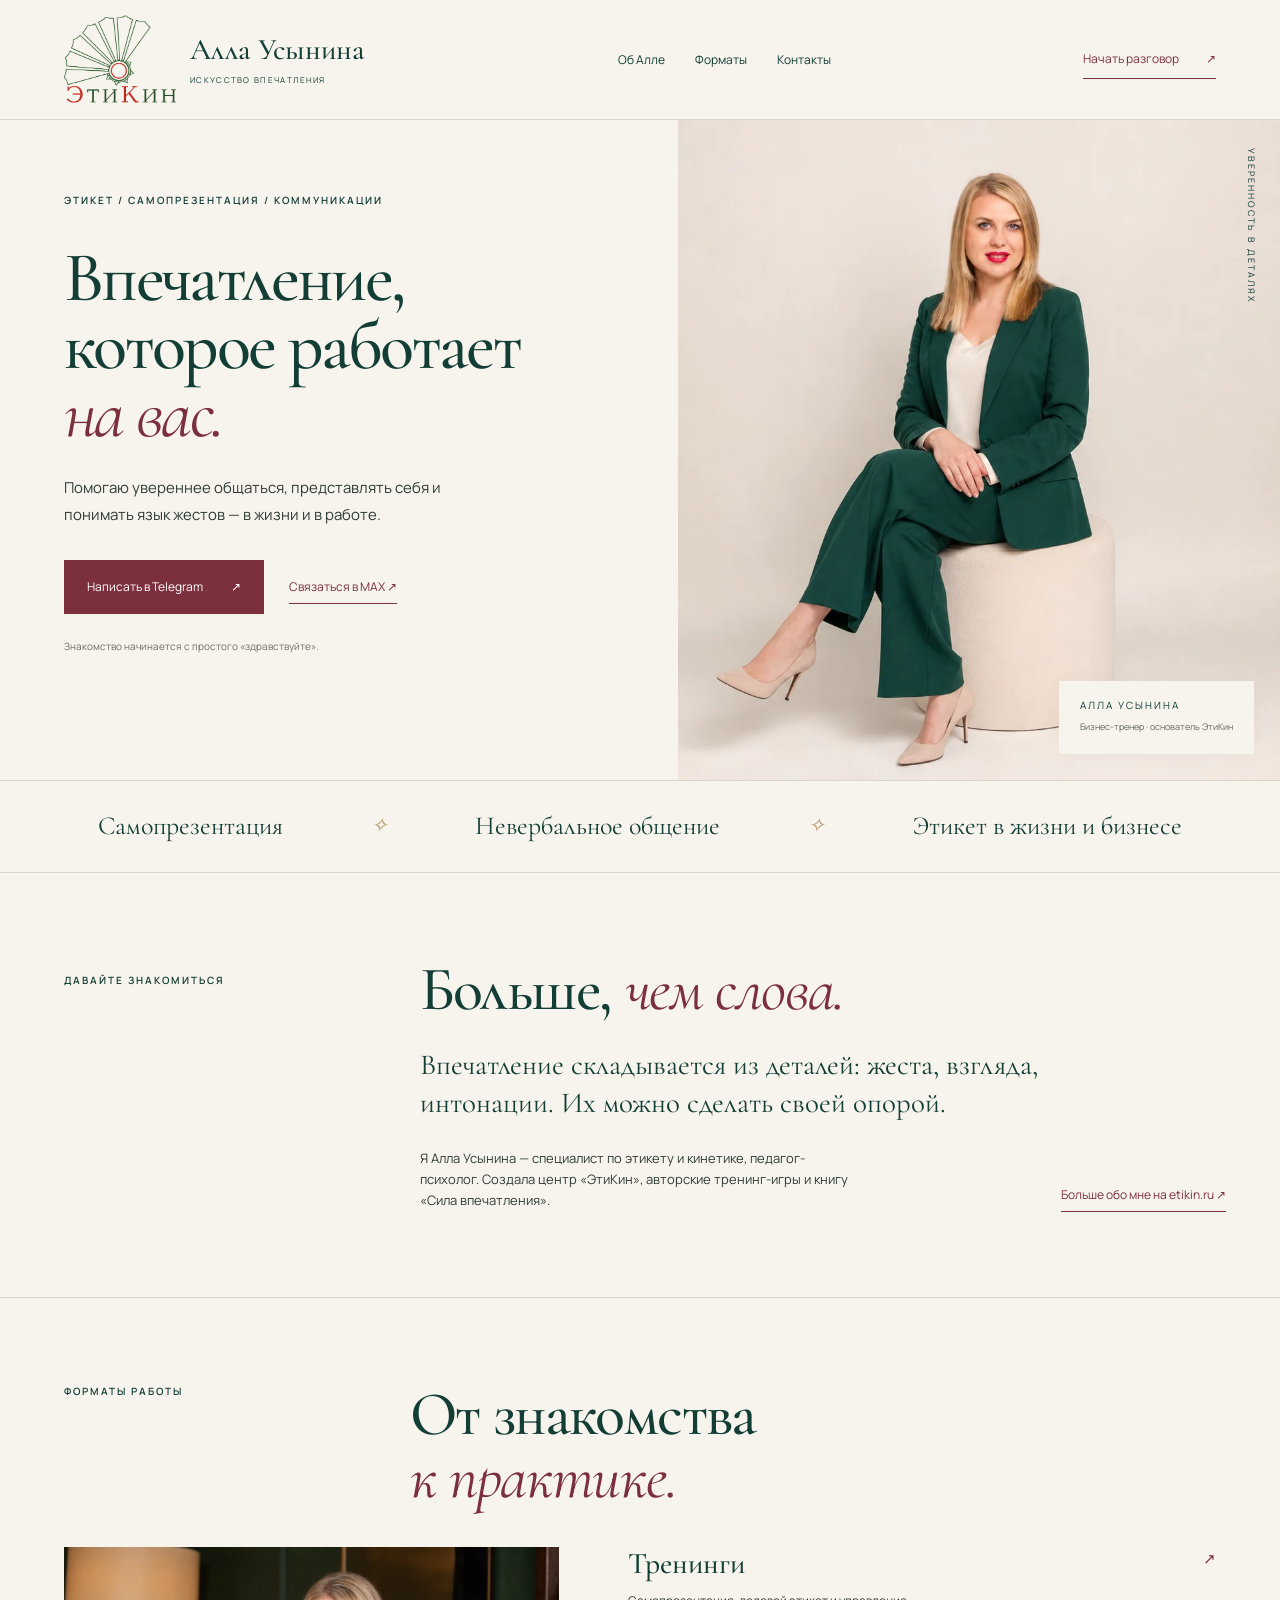
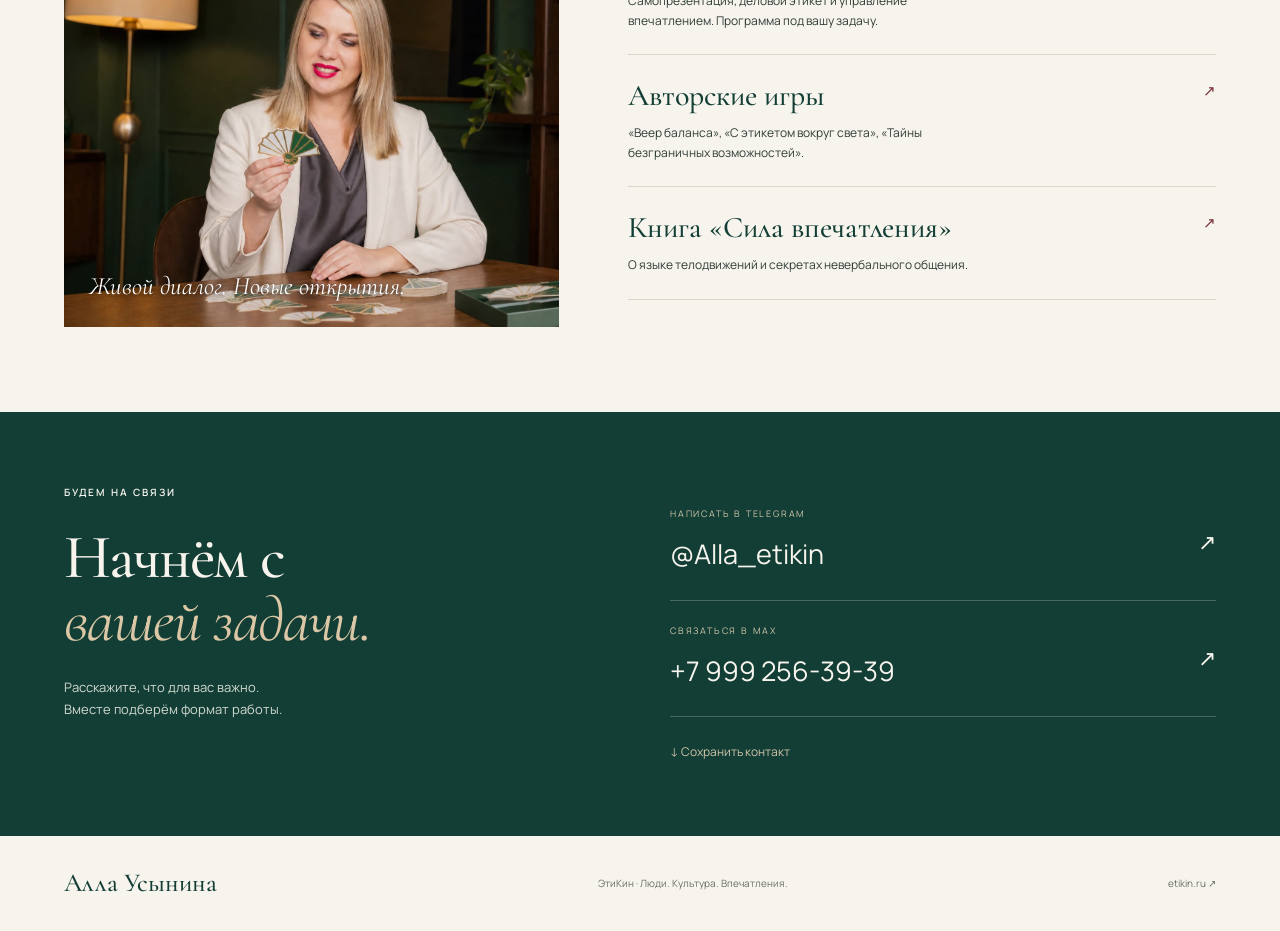
==== commit 1879ae19: "Enlarge header logo and remove block numbering" ====
--- a/index.html
+++ b/index.html
@@ -1,10 +1,10 @@
 <!doctype html>
-<html lang="ru"><head><meta charset="utf-8"><meta name="viewport" content="width=device-width,initial-scale=1"><title>Алла Усынина — искусство впечатления · ЭтиКин</title><meta name="description" content="Этикет, самопрезентация и невербальные коммуникации с Аллой Усыниной. Авторские игры и тренинги ЭтиКин. Связаться в Telegram и MAX."><meta name="theme-color" content="#123e36"><link rel="stylesheet" href="style.css?v=2"><link rel="icon" href="assets/etikin-logo.png" type="image/png"></head>
-<body><a class="skip" href="#main">К содержанию</a><header class="header"><a class="brand" href="#"><span class="logo-frame"><img src="assets/etikin-logo.png" alt="Логотип ЭтиКин" width="1200" height="630"></span><span>Алла Усынина<small>ИСКУССТВО ВПЕЧАТЛЕНИЯ</small></span></a><nav aria-label="Основная навигация"><a href="#about">Об Алле</a><a href="#formats">Форматы</a><a href="#contact">Контакты</a></nav><a class="header-cta" href="https://t.me/Alla_etikin" target="_blank" rel="noopener">Начать разговор <span>↗</span></a></header>
+<html lang="ru"><head><meta charset="utf-8"><meta name="viewport" content="width=device-width,initial-scale=1"><title>Алла Усынина — искусство впечатления · ЭтиКин</title><meta name="description" content="Этикет, самопрезентация и невербальные коммуникации с Аллой Усыниной. Авторские игры и тренинги ЭтиКин. Связаться в Telegram и MAX."><meta name="theme-color" content="#123e36"><link rel="stylesheet" href="style.css?v=3"><link rel="icon" href="assets/etikin-logo.png?v=3" type="image/png"></head>
+<body><a class="skip" href="#main">К содержанию</a><header class="header"><a class="brand" href="#"><span class="logo-frame"><img src="assets/etikin-logo.png?v=3" alt="Логотип ЭтиКин" width="1200" height="630"></span><span>Алла Усынина<small>ИСКУССТВО ВПЕЧАТЛЕНИЯ</small></span></a><nav aria-label="Основная навигация"><a href="#about">Об Алле</a><a href="#formats">Форматы</a><a href="#contact">Контакты</a></nav><a class="header-cta" href="https://t.me/Alla_etikin" target="_blank" rel="noopener">Начать разговор <span>↗</span></a></header>
 <main id="main"><section class="hero"><div class="hero-copy"><p class="eyebrow">ЭТИКЕТ / САМОПРЕЗЕНТАЦИЯ / КОММУНИКАЦИИ</p><h1>Впечатление,<br>которое работает<br><em>на вас.</em></h1><p class="lead">Помогаю увереннее общаться, представлять себя и понимать язык жестов — в жизни и в работе.</p><div class="actions"><a class="button" href="https://t.me/Alla_etikin" target="_blank" rel="noopener">Написать в Telegram <span>↗</span></a><button class="text-link" data-max>Связаться в MAX <span>↗</span></button></div><p class="hero-note">Знакомство начинается с простого «здравствуйте».</p></div><div class="portrait"><img src="assets/alla.webp" alt="Алла Усынина в малахитовом костюме" fetchpriority="high"><div class="portrait-caption"><span>АЛЛА УСЫНИНА</span><small>Бизнес-тренер · основатель ЭтиКин</small></div><span class="vertical-note">УВЕРЕННОСТЬ В ДЕТАЛЯХ</span></div></section>
 <div class="topics"><span>Самопрезентация</span><i>✧</i><span>Невербальное общение</span><i>✧</i><span>Этикет в жизни и бизнесе</span></div>
-<section class="about section" id="about"><p class="eyebrow">01 / ДАВАЙТЕ ЗНАКОМИТЬСЯ</p><div><h2>Больше, <em>чем слова.</em></h2><p class="large">Впечатление складывается из деталей: жеста, взгляда, интонации. Их можно сделать своей опорой.</p><div class="about-bottom"><p>Я Алла Усынина — специалист по этикету и кинетике, педагог-психолог. Создала центр «ЭтиКин», авторские тренинг-игры и книгу «Сила впечатления».</p><a class="text-link" href="https://etikin.ru/" target="_blank" rel="noopener">Больше обо мне на etikin.ru ↗</a></div></div></section>
-<section class="formats section" id="formats"><div class="section-top"><p class="eyebrow">02 / ФОРМАТЫ РАБОТЫ</p><h2>От знакомства<br><em>к практике.</em></h2></div><div class="format-grid"><div class="game-photo"><img src="assets/games.webp" loading="lazy" alt="Алла с веерными карточками авторской игры"><span>Живой диалог. Новые открытия.</span></div><div class="format-list"><a href="https://t.me/Alla_etikin" target="_blank" rel="noopener"><span class="number">01</span><div><h3>Тренинги</h3><p>Самопрезентация, деловой этикет и управление впечатлением. Программа под вашу задачу.</p></div><span class="arrow">↗</span></a><a href="https://etikin.ru/#games" target="_blank" rel="noopener" id="games-link"><span class="number">02</span><div><h3>Авторские игры</h3><p>«Веер баланса», «С этикетом вокруг света», «Тайны безграничных возможностей».</p></div><span class="arrow">↗</span></a><a href="https://etikin.ru/" target="_blank" rel="noopener"><span class="number">03</span><div><h3>Книга «Сила впечатления»</h3><p>О языке телодвижений и секретах невербального общения.</p></div><span class="arrow">↗</span></a></div></div></section>
-<section class="contact" id="contact"><div><p class="eyebrow">03 / БУДЕМ НА СВЯЗИ</p><h2>Начнём с<br><em>вашей задачи.</em></h2><p>Расскажите, что для вас важно.<br>Вместе подберём формат работы.</p></div><div class="contact-links"><a href="https://t.me/Alla_etikin" target="_blank" rel="noopener"><span><small>НАПИСАТЬ В TELEGRAM</small>@Alla_etikin</span><b>↗</b></a><button data-max><span><small>СВЯЗАТЬСЯ В MAX</small>+7 999 256-39-39</span><b>↗</b></button><a class="save" href="assets/alla-usynina.vcf" download>↓ Сохранить контакт</a></div></section></main>
+<section class="about section" id="about"><p class="eyebrow">ДАВАЙТЕ ЗНАКОМИТЬСЯ</p><div><h2>Больше, <em>чем слова.</em></h2><p class="large">Впечатление складывается из деталей: жеста, взгляда, интонации. Их можно сделать своей опорой.</p><div class="about-bottom"><p>Я Алла Усынина — специалист по этикету и кинетике, педагог-психолог. Создала центр «ЭтиКин», авторские тренинг-игры и книгу «Сила впечатления».</p><a class="text-link" href="https://etikin.ru/" target="_blank" rel="noopener">Больше обо мне на etikin.ru ↗</a></div></div></section>
+<section class="formats section" id="formats"><div class="section-top"><p class="eyebrow">ФОРМАТЫ РАБОТЫ</p><h2>От знакомства<br><em>к практике.</em></h2></div><div class="format-grid"><div class="game-photo"><img src="assets/games.webp" loading="lazy" alt="Алла с веерными карточками авторской игры"><span>Живой диалог. Новые открытия.</span></div><div class="format-list"><a href="https://t.me/Alla_etikin" target="_blank" rel="noopener"><div><h3>Тренинги</h3><p>Самопрезентация, деловой этикет и управление впечатлением. Программа под вашу задачу.</p></div><span class="arrow">↗</span></a><a href="https://etikin.ru/#games" target="_blank" rel="noopener" id="games-link"><div><h3>Авторские игры</h3><p>«Веер баланса», «С этикетом вокруг света», «Тайны безграничных возможностей».</p></div><span class="arrow">↗</span></a><a href="https://etikin.ru/" target="_blank" rel="noopener"><div><h3>Книга «Сила впечатления»</h3><p>О языке телодвижений и секретах невербального общения.</p></div><span class="arrow">↗</span></a></div></div></section>
+<section class="contact" id="contact"><div><p class="eyebrow">БУДЕМ НА СВЯЗИ</p><h2>Начнём с<br><em>вашей задачи.</em></h2><p>Расскажите, что для вас важно.<br>Вместе подберём формат работы.</p></div><div class="contact-links"><a href="https://t.me/Alla_etikin" target="_blank" rel="noopener"><span><small>НАПИСАТЬ В TELEGRAM</small>@Alla_etikin</span><b>↗</b></a><button data-max><span><small>СВЯЗАТЬСЯ В MAX</small>+7 999 256-39-39</span><b>↗</b></button><a class="save" href="assets/alla-usynina.vcf" download>↓ Сохранить контакт</a></div></section></main>
 <footer><a class="footer-brand" href="#">Алла Усынина</a><span>ЭтиКин · Люди. Культура. Впечатления.</span><a href="https://etikin.ru/" target="_blank" rel="noopener">etikin.ru ↗</a></footer>
 <dialog id="max-dialog" aria-labelledby="max-title"><button class="close" aria-label="Закрыть">×</button><p class="eyebrow">ОСТАЁМСЯ НА СВЯЗИ</p><h2 id="max-title">Алла в MAX</h2><p>Сохраните номер в контакты телефона, затем найдите Аллу в приложении MAX.</p><p class="phone">+7 999 256-39-39</p><button class="button" id="copy">Скопировать номер</button><a class="text-link" href="assets/alla-usynina.vcf" download>Сохранить контакт ↓</a><p class="status" aria-live="polite"></p></dialog><script src="script.js"></script></body></html>
--- a/style.css
+++ b/style.css
@@ -1,4 +1,4 @@
 @import url('https://fonts.googleapis.com/css2?family=Cormorant+Garamond:ital,wght@0,400;0,500;0,600;1,400;1,500&family=Manrope:wght@400;500;600&display=swap');
 :root{--cream:#f7f4ed;--green:#123e36;--wine:#7c303e;--gold:#b0986d;--line:#dbd6c9;--text:#303c37}*{box-sizing:border-box}html{scroll-behavior:smooth;scroll-padding-top:24px}body{margin:0;background:var(--cream);color:var(--green);font-family:Manrope,Arial,sans-serif;font-size:15px;line-height:1.65}a{color:inherit;text-decoration:none}button{font:inherit;color:inherit;cursor:pointer}a,button{-webkit-tap-highlight-color:transparent}button:focus-visible,a:focus-visible{outline:3px solid var(--gold);outline-offset:6px}img{display:block;max-width:100%}h1,h2,h3,p{margin:0}h1,h2,h3,.brand,.footer-brand{font-family:'Cormorant Garamond',Georgia,serif;font-weight:500}em{font-weight:400}h2{font-size:62px;line-height:1.02;letter-spacing:-1.6px}h2 em{color:var(--wine)}.eyebrow{font-size:10px;letter-spacing:2px;font-weight:600}.header{max-width:1600px;margin:auto;padding:25px 5%;display:flex;align-items:center;justify-content:space-between;border-bottom:1px solid var(--line);gap:28px}.brand{display:flex;align-items:center;gap:14px;font-size:30px;line-height:1}.brand small{display:block;font:8px Manrope,Arial,sans-serif;letter-spacing:1.6px;margin-top:9px}.header nav{display:flex;gap:30px;font-size:12px}.header-cta{border-bottom:1px solid var(--wine);padding:9px 0;color:var(--wine);font-size:12px}.header-cta span{margin-left:25px}.hero{max-width:1600px;margin:auto;display:grid;grid-template-columns:53% 47%;min-height:660px}.hero-copy{padding:72px 0 50px 9.4%;position:relative;z-index:1}h1{font-size:clamp(58px,5.5vw,88px);line-height:.97;letter-spacing:-2.6px;margin:35px 0 26px}h1 em{color:var(--wine)}.lead{max-width:390px;font-size:15px;color:var(--text);line-height:1.8}.actions{display:flex;align-items:center;gap:25px;margin-top:32px;flex-wrap:wrap}.button{background:var(--wine);border:1px solid var(--wine);color:white;padding:16px 22px;display:inline-flex;gap:28px;align-items:center;font-size:12px;transition:background .2s}.button:hover{background:#622330}.text-link{font-size:12px;border:0;border-bottom:1px solid currentColor;background:transparent;padding:6px 0;color:var(--wine)}.hero-note{font-size:10px;color:#6c7167;margin-top:24px}.portrait{position:relative;overflow:hidden;background:#e5ded1}.portrait>img{width:100%;height:100%;position:absolute;object-fit:cover;object-position:57% center}.portrait-caption{position:absolute;bottom:26px;right:26px;background:var(--cream);padding:16px 21px;box-shadow:0 2px 20px #00000008}.portrait-caption span{font-size:10px;letter-spacing:2px;display:block}.portrait-caption small{font-size:9px;color:#616a62}.vertical-note{position:absolute;top:28px;right:22px;writing-mode:vertical-rl;font-size:9px;letter-spacing:2px}.topics{border-top:1px solid var(--line);border-bottom:1px solid var(--line);padding:24px 5%;display:flex;justify-content:space-around;align-items:center;gap:20px;font-family:'Cormorant Garamond',Georgia,serif;font-size:26px}.topics i{font-size:20px;color:var(--gold)}.section{max-width:1440px;margin:auto;padding:85px 5%}.about{display:grid;grid-template-columns:30% 70%;gap:10px}.about>.eyebrow{padding-top:14px}.large{font-family:'Cormorant Garamond',Georgia,serif;font-size:29px;line-height:1.3;max-width:690px;margin-top:25px}.about-bottom{display:flex;align-items:end;justify-content:space-between;gap:45px;margin-top:26px}.about-bottom p{max-width:440px;font-size:13px;color:var(--text)}.about-bottom a{flex-shrink:0}.formats{border-top:1px solid var(--line)}.section-top{display:flex;justify-content:space-between;align-items:start;margin-bottom:38px}.section-top h2{width:70%}.format-grid{display:grid;grid-template-columns:43% 1fr;gap:6%}.game-photo{position:relative;min-height:380px}.game-photo img{width:100%;height:100%;object-fit:cover;position:absolute;object-position:55%}.game-photo>span{position:absolute;bottom:20px;left:25px;color:white;font-family:'Cormorant Garamond',Georgia,serif;font-style:italic;font-size:25px;text-shadow:0 1px 5px #000}.format-list>a{display:flex;gap:22px;padding:24px 0;border-bottom:1px solid var(--line)}.format-list>a:first-child{padding-top:0}.number{color:var(--gold);font-size:10px;padding-top:8px}.format-list h3{font-size:30px;line-height:1.15;margin-bottom:9px}.format-list p{font-size:12px;color:var(--text);max-width:340px}.arrow{margin-left:auto;color:var(--wine)}.format-list>a:hover h3{color:var(--wine)}.contact{background:var(--green);color:var(--cream);padding:72px max(5%,calc((100vw - 1296px)/2));display:grid;grid-template-columns:1fr 1fr;gap:60px}.contact h2{margin:25px 0}.contact h2 em{color:#dbc7a5}.contact p:not(.eyebrow){font-size:13px;color:#d2d9cf}.contact-links{align-self:center}.contact-links>a:not(.save),.contact-links>button{background:transparent;color:var(--cream);width:100%;border:0;border-bottom:1px solid #ffffff38;display:flex;align-items:center;justify-content:space-between;text-align:left;padding:23px 0;font-size:27px}.contact-links small{display:block;font-size:9px;letter-spacing:1.8px;margin-bottom:10px;color:#d1c4a9}.contact-links b{font-size:22px;font-weight:400}.save{display:inline-block;margin-top:25px;font-size:12px;color:#d1c4a9}footer{padding:26px 5%;display:flex;align-items:center;justify-content:space-between;gap:20px;font-size:10px;color:#697067}.footer-brand{font-size:26px;color:var(--green)}dialog{border:1px solid var(--line);background:var(--cream);color:var(--green);padding:45px;max-width:480px;width:calc(100% - 32px)}dialog::backdrop{background:#082b25aa;backdrop-filter:blur(4px)}dialog h2{font-size:44px;margin:20px 0}dialog p{font-size:13px}.close{position:absolute;right:14px;top:8px;border:0;background:transparent;font-size:28px}.phone{font-size:25px!important;margin:25px 0}dialog .text-link{display:table;margin-top:15px}.status{min-height:24px;margin-top:12px}.skip{position:absolute;top:-80px;background:white;padding:10px;z-index:10}.skip:focus{top:0}@media(min-width:1600px){.hero{min-height:720px}}@media(max-width:1050px){.header nav{display:none}.hero{min-height:600px}h1{font-size:64px}.hero-copy{padding-top:55px}.actions{gap:15px}.about-bottom{display:block}.about-bottom a{display:inline-block;margin-top:20px}.topics{font-size:22px}.contact-links>a:not(.save),.contact-links>button{font-size:22px}}@media(max-width:700px){.header{padding:20px 6%;gap:15px}.brand{font-size:25px;gap:9px}.brand img{width:32px}.brand small{font-size:6px;letter-spacing:1.1px}.header-cta{font-size:10px}.header-cta span{display:none}.hero{display:flex;flex-direction:column}.hero-copy{padding:42px 6% 36px}.eyebrow{font-size:8px;letter-spacing:1.5px}h1{font-size:clamp(48px,10vw,70px);letter-spacing:-1.6px;margin:28px 0 22px}.lead{font-size:13px;max-width:340px}.actions{gap:20px;margin-top:25px}.button{padding:15px 18px;font-size:11px}.text-link{font-size:11px}.hero-note{font-size:9px}.portrait{height:460px}.portrait>img{object-position:55% center}.portrait-caption{bottom:18px;right:18px}.topics{padding:22px 6%;gap:10px;flex-wrap:wrap;justify-content:center;font-size:19px}.topics span:last-child{width:100%;text-align:center}.topics i:nth-of-type(2){display:none}.section{padding:50px 6%}.about{display:block}.about>.eyebrow{padding:0;margin-bottom:25px}h2{font-size:48px}.large{font-size:25px}.about-bottom p{font-size:12px}.section-top{display:block;margin-bottom:28px}.section-top h2{width:auto;margin-top:25px}.format-grid{display:flex;flex-direction:column;gap:30px}.game-photo{min-height:330px}.format-list h3{font-size:28px}.format-list>a{gap:15px}.format-list p{font-size:12px}.contact{padding:50px 6%;grid-template-columns:1fr;gap:20px}.contact h2{font-size:58px}.contact-links>a:not(.save),.contact-links>button{font-size:25px}footer{padding:25px 6%;flex-wrap:wrap}footer span{order:3;width:100%}.footer-brand{font-size:25px}dialog{padding:35px 25px}}@media(prefers-reduced-motion:reduce){html{scroll-behavior:auto}*{transition:none!important}}
-/* Original supplied Etikin logo; framing trims only transparent margins. */
-.brand .logo-frame{display:block;position:relative;flex:0 0 72px;width:72px;height:57px;overflow:hidden}.brand .logo-frame img{position:absolute;width:128.4px;max-width:none;height:auto;left:-28.1px;top:-5.5px}.brand small{letter-spacing:1.3px}@media(max-width:700px){.brand .logo-frame{flex-basis:52px;width:52px;height:42px}.brand .logo-frame img{width:92.7px;left:-20.3px;top:-3.9px}.brand{font-size:23px}.brand small{font-size:6px;letter-spacing:1px}}
+/* Original logo framed around its transparent margins. */
+.brand .logo-frame{display:block;position:relative;flex:0 0 112px;width:112px;height:89px;overflow:hidden}.brand .logo-frame img{position:absolute;width:199.7px;max-width:none;height:auto;left:-43.8px;top:-8.5px}.brand small{letter-spacing:1.3px}.header{padding-top:15px;padding-bottom:15px}@media(max-width:700px){.brand .logo-frame{flex-basis:80px;width:80px;height:63px}.brand .logo-frame img{width:142.65px;left:-31.26px;top:-6.06px}.brand{font-size:23px}.brand small{font-size:6px;letter-spacing:1px}.header{flex-wrap:wrap}.header-cta{margin-left:auto}}
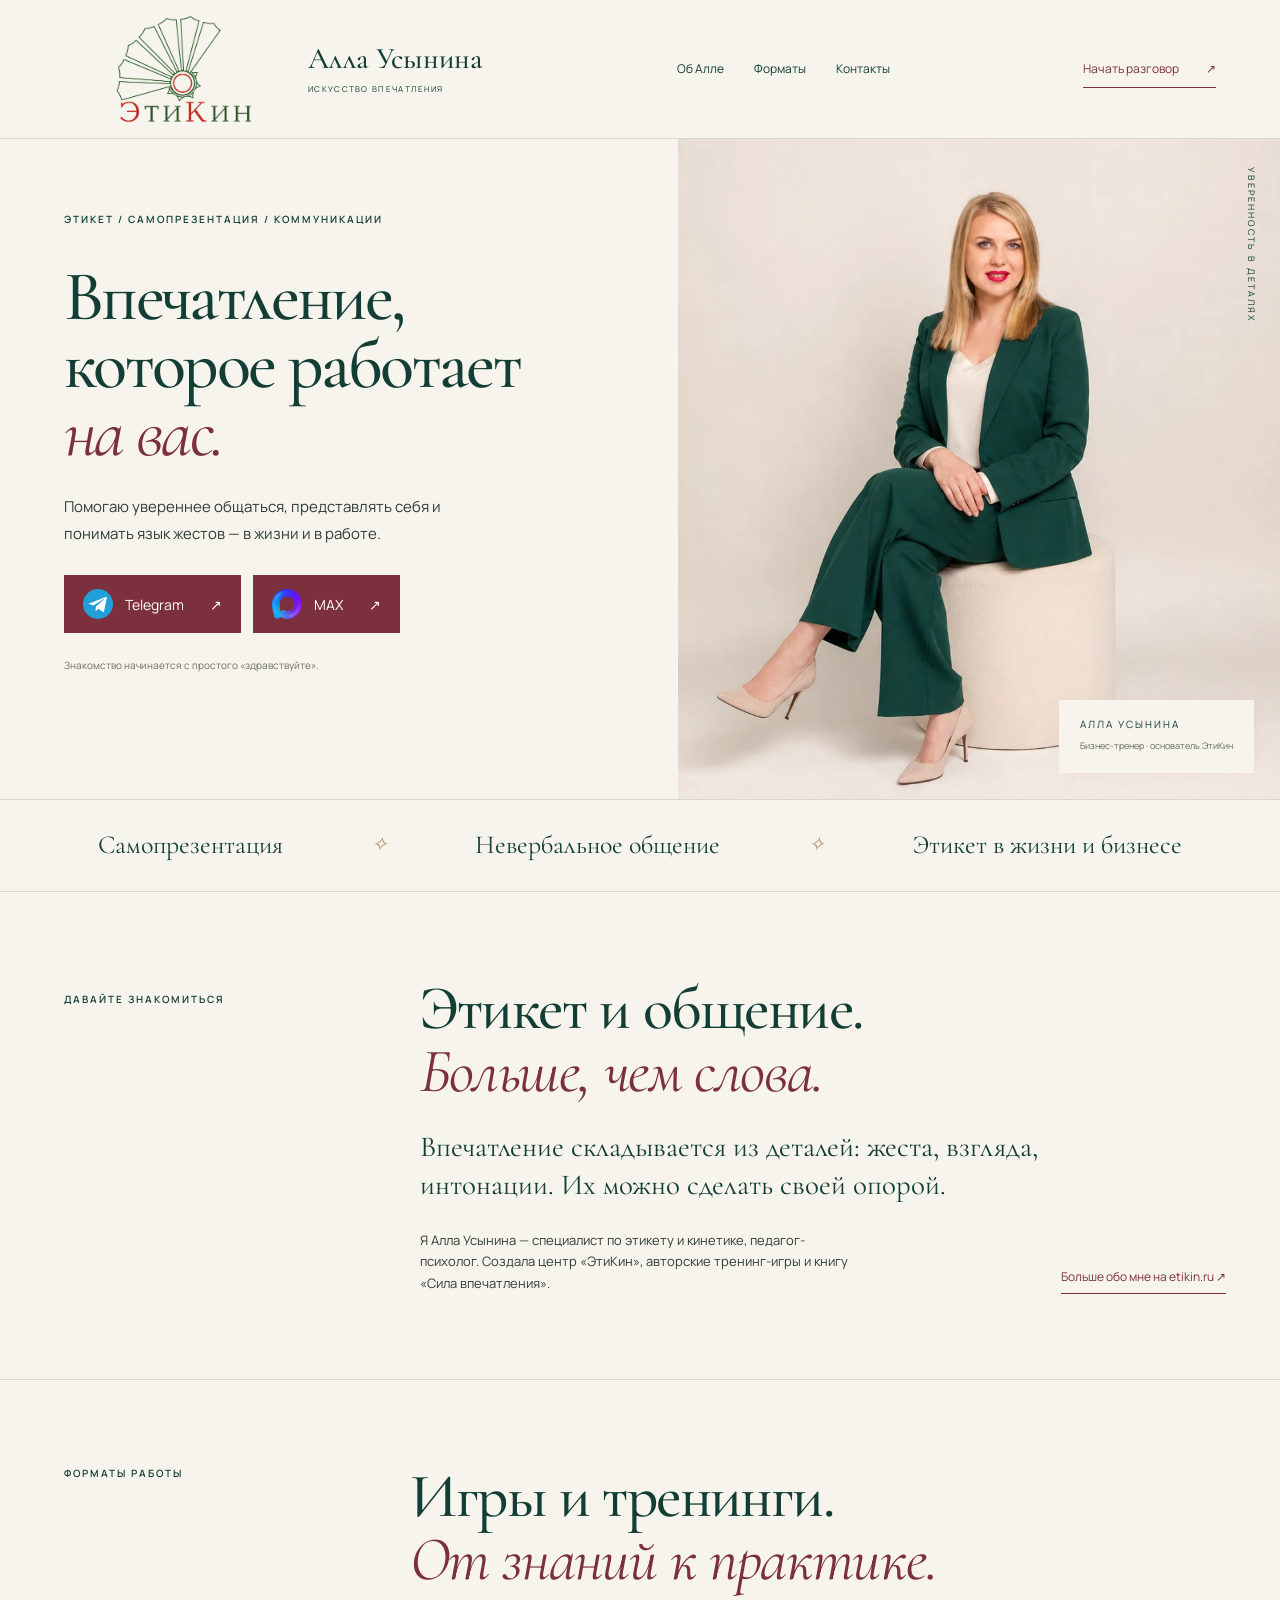
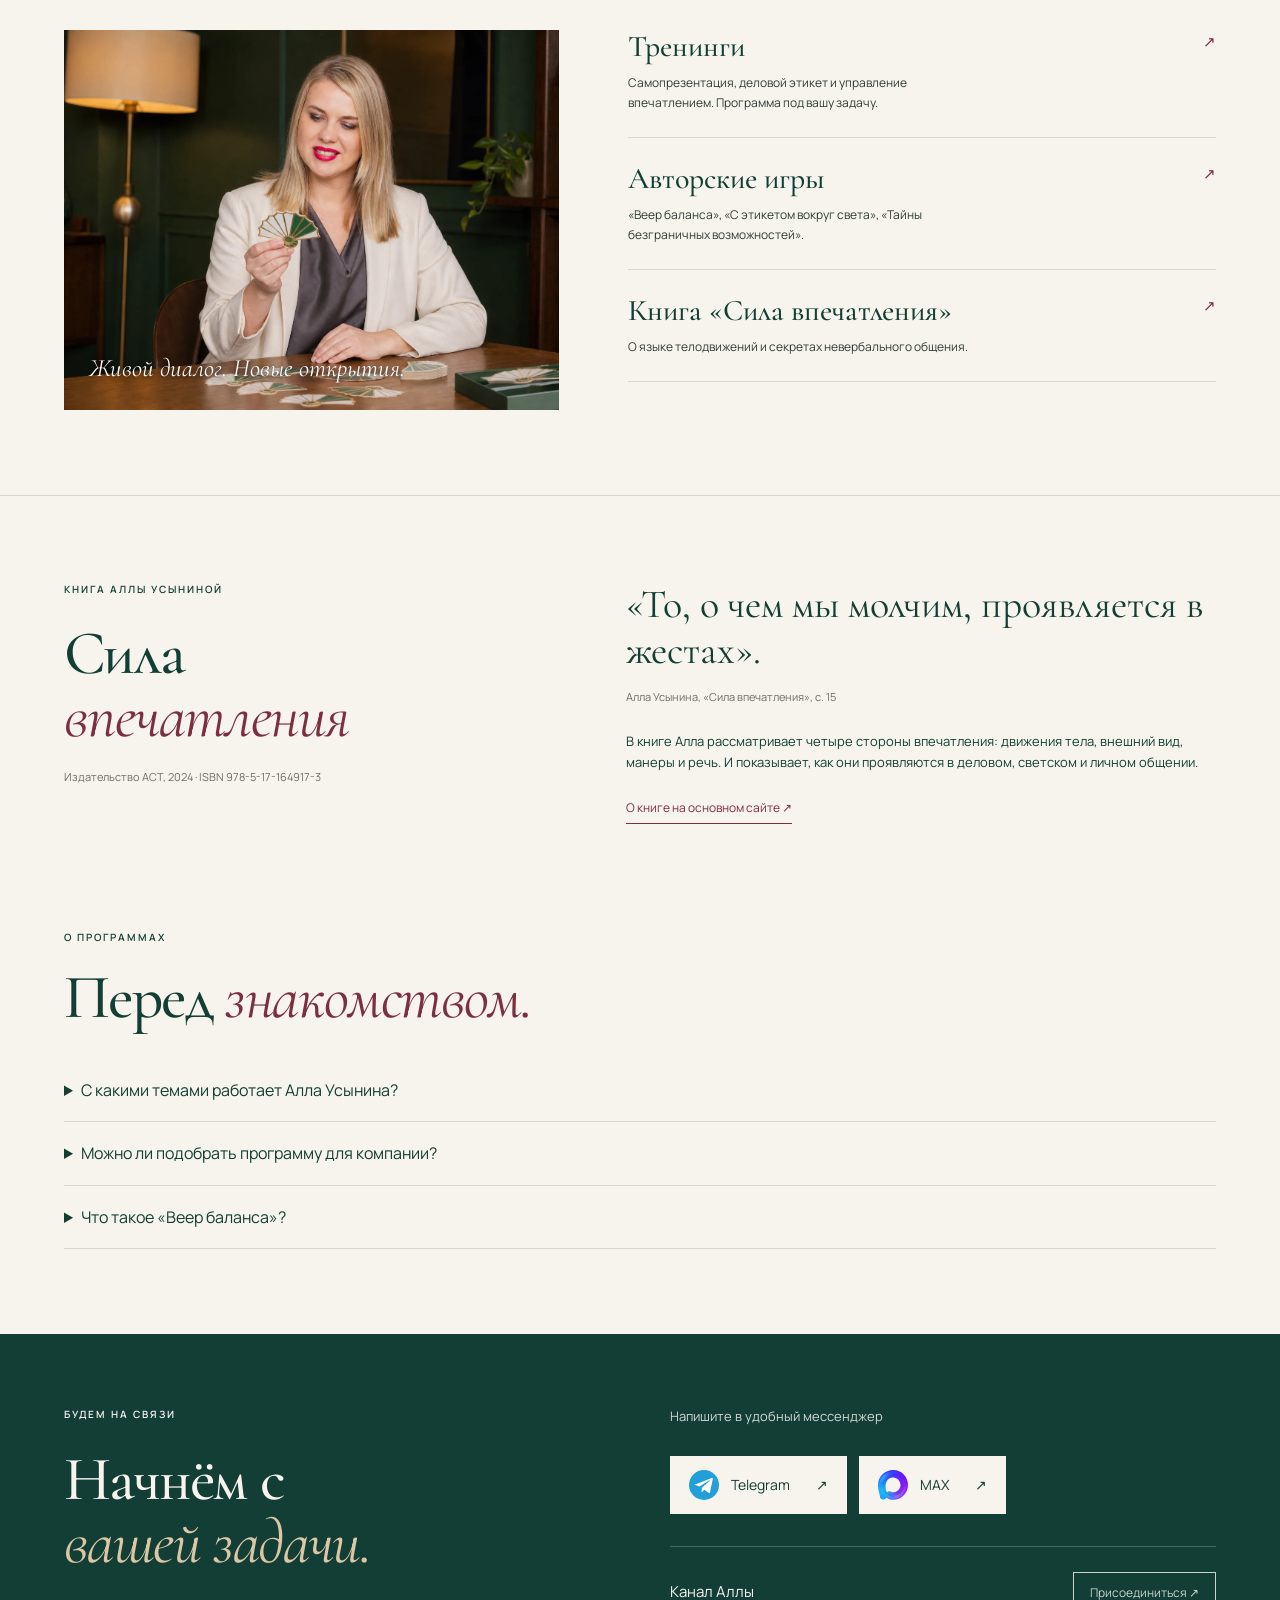
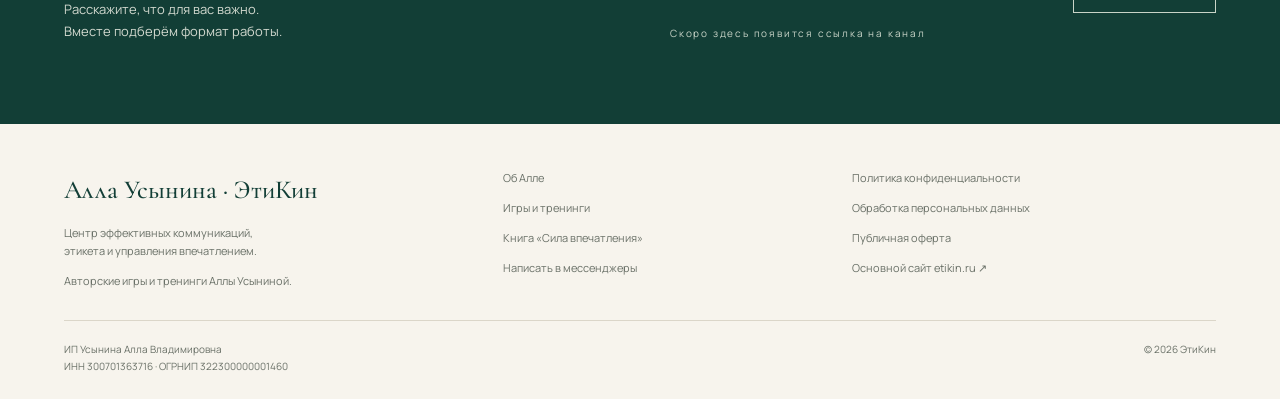
==== commit 137389e5: "Use messenger-only contact, original logo, book excerpt and structured metadata" ====
--- a/index.html
+++ b/index.html
@@ -1,10 +1,10 @@
 <!doctype html>
-<html lang="ru"><head><meta charset="utf-8"><meta name="viewport" content="width=device-width,initial-scale=1"><title>Алла Усынина — искусство впечатления · ЭтиКин</title><meta name="description" content="Этикет, самопрезентация и невербальные коммуникации с Аллой Усыниной. Авторские игры и тренинги ЭтиКин. Связаться в Telegram и MAX."><meta name="theme-color" content="#123e36"><link rel="stylesheet" href="style.css?v=3"><link rel="icon" href="assets/etikin-logo.png?v=3" type="image/png"></head>
-<body><a class="skip" href="#main">К содержанию</a><header class="header"><a class="brand" href="#"><span class="logo-frame"><img src="assets/etikin-logo.png?v=3" alt="Логотип ЭтиКин" width="1200" height="630"></span><span>Алла Усынина<small>ИСКУССТВО ВПЕЧАТЛЕНИЯ</small></span></a><nav aria-label="Основная навигация"><a href="#about">Об Алле</a><a href="#formats">Форматы</a><a href="#contact">Контакты</a></nav><a class="header-cta" href="https://t.me/Alla_etikin" target="_blank" rel="noopener">Начать разговор <span>↗</span></a></header>
-<main id="main"><section class="hero"><div class="hero-copy"><p class="eyebrow">ЭТИКЕТ / САМОПРЕЗЕНТАЦИЯ / КОММУНИКАЦИИ</p><h1>Впечатление,<br>которое работает<br><em>на вас.</em></h1><p class="lead">Помогаю увереннее общаться, представлять себя и понимать язык жестов — в жизни и в работе.</p><div class="actions"><a class="button" href="https://t.me/Alla_etikin" target="_blank" rel="noopener">Написать в Telegram <span>↗</span></a><button class="text-link" data-max>Связаться в MAX <span>↗</span></button></div><p class="hero-note">Знакомство начинается с простого «здравствуйте».</p></div><div class="portrait"><img src="assets/alla.webp" alt="Алла Усынина в малахитовом костюме" fetchpriority="high"><div class="portrait-caption"><span>АЛЛА УСЫНИНА</span><small>Бизнес-тренер · основатель ЭтиКин</small></div><span class="vertical-note">УВЕРЕННОСТЬ В ДЕТАЛЯХ</span></div></section>
+<html lang="ru"><head><meta charset="utf-8"><meta name="viewport" content="width=device-width,initial-scale=1"><title>Алла Усынина — этикет, самопрезентация и тренинги | ЭтиКин</title><meta name="description" content="Тренинги по этикету, самопрезентации и невербальному общению с Аллой Усыниной. Авторские игры и книга «Сила впечатления». Обсудите программу в Telegram или MAX."><meta name="theme-color" content="#123e36"><link rel="stylesheet" href="style.css?v=4"><link rel="icon" href="assets/etikin-logo.png?v=3" type="image/png"><link rel="canonical" href="https://kiri-diana-max.github.io/alla-etikin/"><meta name="robots" content="index,follow,max-image-preview:large"><meta property="og:type" content="website"><meta property="og:locale" content="ru_RU"><meta property="og:title" content="Алла Усынина — этикет, самопрезентация и тренинги | ЭтиКин"><meta property="og:description" content="Тренинги по этикету, самопрезентации и невербальному общению с Аллой Усыниной. Авторские игры и книга «Сила впечатления». Обсудите программу в Telegram или MAX."><meta property="og:url" content="https://kiri-diana-max.github.io/alla-etikin/"><meta property="og:image" content="https://kiri-diana-max.github.io/alla-etikin/assets/alla.webp"><meta name="twitter:card" content="summary_large_image"><script type="application/ld+json">{"@context": "https://schema.org", "@graph": [{"@type": "Person", "@id": "https://kiri-diana-max.github.io/alla-etikin/#alla", "name": "Алла Усынина", "jobTitle": "Бизнес-тренер, специалист по этикету и кинетике", "description": "Педагог-психолог, создатель центра «ЭтиКин», автор тренинг-игр и книги «Сила впечатления».", "knowsAbout": ["Этикет", "Самопрезентация", "Невербальные коммуникации", "Управление впечатлением"], "image": "https://kiri-diana-max.github.io/alla-etikin/assets/alla.webp", "url": "https://kiri-diana-max.github.io/alla-etikin/", "sameAs": ["https://t.me/Alla_etikin", "https://max.ru/u/f9LHodD0cOIBJWiWiJcePceQh9EwMKopaUROqwRnHMU4LTcneVL6uCC_mKE"], "worksFor": {"@id": "https://kiri-diana-max.github.io/alla-etikin/#etikin"}}, {"@type": "Organization", "@id": "https://kiri-diana-max.github.io/alla-etikin/#etikin", "name": "ЭтиКин", "legalName": "ИП Усынина Алла Владимировна", "taxID": "300701363716", "identifier": {"@type": "PropertyValue", "propertyID": "ОГРНИП", "value": "322300000001460"}, "description": "Центр эффективных коммуникаций, этикета и управления впечатлением", "url": "https://etikin.ru/", "logo": "https://kiri-diana-max.github.io/alla-etikin/assets/etikin-logo-original.png", "founder": {"@id": "https://kiri-diana-max.github.io/alla-etikin/#alla"}}, {"@type": "WebSite", "@id": "https://kiri-diana-max.github.io/alla-etikin/#website", "name": "Алла Усынина · ЭтиКин", "url": "https://kiri-diana-max.github.io/alla-etikin/", "inLanguage": "ru", "publisher": {"@id": "https://kiri-diana-max.github.io/alla-etikin/#etikin"}}, {"@type": "WebPage", "@id": "https://kiri-diana-max.github.io/alla-etikin/#webpage", "url": "https://kiri-diana-max.github.io/alla-etikin/", "name": "Алла Усынина — этикет, самопрезентация и тренинги | ЭтиКин", "description": "Тренинги по этикету, самопрезентации и невербальному общению с Аллой Усыниной. Авторские игры и книга «Сила впечатления». Обсудите программу в Telegram или MAX.", "inLanguage": "ru", "isPartOf": {"@id": "https://kiri-diana-max.github.io/alla-etikin/#website"}, "about": [{"@id": "https://kiri-diana-max.github.io/alla-etikin/#alla"}, {"@id": "https://kiri-diana-max.github.io/alla-etikin/#etikin"}], "mentions": {"@id": "https://kiri-diana-max.github.io/alla-etikin/#book"}}, {"@type": "Book", "@id": "https://kiri-diana-max.github.io/alla-etikin/#book", "name": "Сила впечатления. Как добиться всего через язык телодвижений и другие секреты невербального общения", "author": {"@id": "https://kiri-diana-max.github.io/alla-etikin/#alla"}, "isbn": "978-5-17-164917-3", "datePublished": "2024", "inLanguage": "ru", "publisher": {"@type": "Organization", "name": "Издательство АСТ"}}]}</script></head>
+<body><a class="skip" href="#main">К содержанию</a><header class="header"><a class="brand" href="#"><img class="brand-logo" src="assets/etikin-logo-original.png?v=4" alt="ЭтиКин — фирменный логотип" width="1200" height="630"><span>Алла Усынина<small>ИСКУССТВО ВПЕЧАТЛЕНИЯ</small></span></a><nav aria-label="Основная навигация"><a href="#about">Об Алле</a><a href="#formats">Форматы</a><a href="#contact">Контакты</a></nav><a class="header-cta" href="https://t.me/Alla_etikin?text=%D0%94%D0%BE%D0%B1%D1%80%D1%8B%D0%B9%20%D0%B4%D0%B5%D0%BD%D1%8C%20%D1%8F%20%D1%81%20%D0%B2%D0%B0%D1%88%D0%B5%D0%B3%D0%BE%20%D1%81%D0%B0%D0%B9%D1%82%D0%B0%20%D0%B8%20%D1%85%D0%BE%D1%87%D1%83%20%D1%81%20%D0%B2%D0%B0%D0%BC%D0%B8%20%D0%BE%D0%B1%D1%81%D1%83%D0%B4%D0%B8%D1%82%D1%8C%20%D0%BF%D1%80%D0%BE%D0%B3%D1%80%D0%B0%D0%BC%D0%BC%D1%8B" target="_blank" rel="noopener">Начать разговор <span>↗</span></a></header>
+<main id="main"><section class="hero"><div class="hero-copy"><p class="eyebrow">ЭТИКЕТ / САМОПРЕЗЕНТАЦИЯ / КОММУНИКАЦИИ</p><h1>Впечатление,<br>которое работает<br><em>на вас.</em></h1><p class="lead">Помогаю увереннее общаться, представлять себя и понимать язык жестов — в жизни и в работе.</p><div class="messenger-buttons"><a class="messenger-button" href="https://t.me/Alla_etikin?text=%D0%94%D0%BE%D0%B1%D1%80%D1%8B%D0%B9%20%D0%B4%D0%B5%D0%BD%D1%8C%20%D1%8F%20%D1%81%20%D0%B2%D0%B0%D1%88%D0%B5%D0%B3%D0%BE%20%D1%81%D0%B0%D0%B9%D1%82%D0%B0%20%D0%B8%20%D1%85%D0%BE%D1%87%D1%83%20%D1%81%20%D0%B2%D0%B0%D0%BC%D0%B8%20%D0%BE%D0%B1%D1%81%D1%83%D0%B4%D0%B8%D1%82%D1%8C%20%D0%BF%D1%80%D0%BE%D0%B3%D1%80%D0%B0%D0%BC%D0%BC%D1%8B" target="_blank" rel="noopener"><img src="assets/telegram.svg" width="30" height="30" alt="">Telegram <span aria-hidden="true">↗</span></a><button class="messenger-button" data-max aria-haspopup="dialog"><img src="assets/max.svg" width="30" height="30" alt="">MAX <span aria-hidden="true">↗</span></button></div><p class="hero-note">Знакомство начинается с простого «здравствуйте».</p></div><div class="portrait"><img src="assets/alla.webp" alt="Алла Усынина в малахитовом костюме" fetchpriority="high"><div class="portrait-caption"><span>АЛЛА УСЫНИНА</span><small>Бизнес-тренер · основатель ЭтиКин</small></div><span class="vertical-note">УВЕРЕННОСТЬ В ДЕТАЛЯХ</span></div></section>
 <div class="topics"><span>Самопрезентация</span><i>✧</i><span>Невербальное общение</span><i>✧</i><span>Этикет в жизни и бизнесе</span></div>
-<section class="about section" id="about"><p class="eyebrow">ДАВАЙТЕ ЗНАКОМИТЬСЯ</p><div><h2>Больше, <em>чем слова.</em></h2><p class="large">Впечатление складывается из деталей: жеста, взгляда, интонации. Их можно сделать своей опорой.</p><div class="about-bottom"><p>Я Алла Усынина — специалист по этикету и кинетике, педагог-психолог. Создала центр «ЭтиКин», авторские тренинг-игры и книгу «Сила впечатления».</p><a class="text-link" href="https://etikin.ru/" target="_blank" rel="noopener">Больше обо мне на etikin.ru ↗</a></div></div></section>
-<section class="formats section" id="formats"><div class="section-top"><p class="eyebrow">ФОРМАТЫ РАБОТЫ</p><h2>От знакомства<br><em>к практике.</em></h2></div><div class="format-grid"><div class="game-photo"><img src="assets/games.webp" loading="lazy" alt="Алла с веерными карточками авторской игры"><span>Живой диалог. Новые открытия.</span></div><div class="format-list"><a href="https://t.me/Alla_etikin" target="_blank" rel="noopener"><div><h3>Тренинги</h3><p>Самопрезентация, деловой этикет и управление впечатлением. Программа под вашу задачу.</p></div><span class="arrow">↗</span></a><a href="https://etikin.ru/#games" target="_blank" rel="noopener" id="games-link"><div><h3>Авторские игры</h3><p>«Веер баланса», «С этикетом вокруг света», «Тайны безграничных возможностей».</p></div><span class="arrow">↗</span></a><a href="https://etikin.ru/" target="_blank" rel="noopener"><div><h3>Книга «Сила впечатления»</h3><p>О языке телодвижений и секретах невербального общения.</p></div><span class="arrow">↗</span></a></div></div></section>
-<section class="contact" id="contact"><div><p class="eyebrow">БУДЕМ НА СВЯЗИ</p><h2>Начнём с<br><em>вашей задачи.</em></h2><p>Расскажите, что для вас важно.<br>Вместе подберём формат работы.</p></div><div class="contact-links"><a href="https://t.me/Alla_etikin" target="_blank" rel="noopener"><span><small>НАПИСАТЬ В TELEGRAM</small>@Alla_etikin</span><b>↗</b></a><button data-max><span><small>СВЯЗАТЬСЯ В MAX</small>+7 999 256-39-39</span><b>↗</b></button><a class="save" href="assets/alla-usynina.vcf" download>↓ Сохранить контакт</a></div></section></main>
-<footer><a class="footer-brand" href="#">Алла Усынина</a><span>ЭтиКин · Люди. Культура. Впечатления.</span><a href="https://etikin.ru/" target="_blank" rel="noopener">etikin.ru ↗</a></footer>
-<dialog id="max-dialog" aria-labelledby="max-title"><button class="close" aria-label="Закрыть">×</button><p class="eyebrow">ОСТАЁМСЯ НА СВЯЗИ</p><h2 id="max-title">Алла в MAX</h2><p>Сохраните номер в контакты телефона, затем найдите Аллу в приложении MAX.</p><p class="phone">+7 999 256-39-39</p><button class="button" id="copy">Скопировать номер</button><a class="text-link" href="assets/alla-usynina.vcf" download>Сохранить контакт ↓</a><p class="status" aria-live="polite"></p></dialog><script src="script.js"></script></body></html>+<section class="about section" id="about"><p class="eyebrow">ДАВАЙТЕ ЗНАКОМИТЬСЯ</p><div><h2>Этикет и общение.<br><em>Больше, чем слова.</em></h2><p class="large">Впечатление складывается из деталей: жеста, взгляда, интонации. Их можно сделать своей опорой.</p><div class="about-bottom"><p>Я Алла Усынина — специалист по этикету и кинетике, педагог-психолог. Создала центр «ЭтиКин», авторские тренинг-игры и книгу «Сила впечатления».</p><a class="text-link" href="https://etikin.ru/" target="_blank" rel="noopener">Больше обо мне на etikin.ru ↗</a></div></div></section>
+<section class="formats section" id="formats"><div class="section-top"><p class="eyebrow">ФОРМАТЫ РАБОТЫ</p><h2>Игры и тренинги.<br><em>От знаний к практике.</em></h2></div><div class="format-grid"><div class="game-photo"><img src="assets/games.webp" loading="lazy" alt="Алла с веерными карточками авторской игры"><span>Живой диалог. Новые открытия.</span></div><div class="format-list"><a href="https://t.me/Alla_etikin?text=%D0%94%D0%BE%D0%B1%D1%80%D1%8B%D0%B9%20%D0%B4%D0%B5%D0%BD%D1%8C%20%D1%8F%20%D1%81%20%D0%B2%D0%B0%D1%88%D0%B5%D0%B3%D0%BE%20%D1%81%D0%B0%D0%B9%D1%82%D0%B0%20%D0%B8%20%D1%85%D0%BE%D1%87%D1%83%20%D1%81%20%D0%B2%D0%B0%D0%BC%D0%B8%20%D0%BE%D0%B1%D1%81%D1%83%D0%B4%D0%B8%D1%82%D1%8C%20%D0%BF%D1%80%D0%BE%D0%B3%D1%80%D0%B0%D0%BC%D0%BC%D1%8B" target="_blank" rel="noopener"><div><h3>Тренинги</h3><p>Самопрезентация, деловой этикет и управление впечатлением. Программа под вашу задачу.</p></div><span class="arrow">↗</span></a><a href="https://etikin.ru/" target="_blank" rel="noopener" id="games-link"><div><h3>Авторские игры</h3><p>«Веер баланса», «С этикетом вокруг света», «Тайны безграничных возможностей».</p></div><span class="arrow">↗</span></a><a href="https://etikin.ru/" target="_blank" rel="noopener"><div><h3>Книга «Сила впечатления»</h3><p>О языке телодвижений и секретах невербального общения.</p></div><span class="arrow">↗</span></a></div></div></section>
+<section class="book-section section" id="book"><div><p class="eyebrow">КНИГА АЛЛЫ УСЫНИНОЙ</p><h2>Сила<br><em>впечатления</em></h2><p class="book-meta">Издательство АСТ, 2024 · ISBN 978-5-17-164917-3</p></div><div><blockquote>«То, о чем мы молчим, проявляется в жестах».</blockquote><p class="quote-source">Алла Усынина, «Сила впечатления», с. 15</p><p>В книге Алла рассматривает четыре стороны впечатления: движения тела, внешний вид, манеры и речь. И показывает, как они проявляются в деловом, светском и личном общении.</p><a class="text-link" href="https://etikin.ru/" target="_blank" rel="noopener">О книге на основном сайте ↗</a></div></section><section class="faq section" id="questions"><p class="eyebrow">О ПРОГРАММАХ</p><h2>Перед <em>знакомством.</em></h2><details><summary>С какими темами работает Алла Усынина?</summary><p>Этикет, самопрезентация, невербальные коммуникации и управление впечатлением. Форматы работы — тренинги и авторские игры.</p></details><details><summary>Можно ли подобрать программу для компании?</summary><p>Да. Алла разрабатывает индивидуальные тренинги с учётом задач и специфики компании. Обсудить программу можно в Telegram или MAX.</p></details><details><summary>Что такое «Веер баланса»?</summary><p>«Веер баланса» — авторская тренинг-игра Аллы Усыниной по управлению впечатлением.</p></details></section><section class="contact" id="contact"><div><p class="eyebrow">БУДЕМ НА СВЯЗИ</p><h2>Начнём с<br><em>вашей задачи.</em></h2><p>Расскажите, что для вас важно.<br>Вместе подберём формат работы.</p></div><div class="contact-links"><p class="contact-intro">Напишите в удобный мессенджер</p><div class="messenger-buttons"><a class="messenger-button" href="https://t.me/Alla_etikin?text=%D0%94%D0%BE%D0%B1%D1%80%D1%8B%D0%B9%20%D0%B4%D0%B5%D0%BD%D1%8C%20%D1%8F%20%D1%81%20%D0%B2%D0%B0%D1%88%D0%B5%D0%B3%D0%BE%20%D1%81%D0%B0%D0%B9%D1%82%D0%B0%20%D0%B8%20%D1%85%D0%BE%D1%87%D1%83%20%D1%81%20%D0%B2%D0%B0%D0%BC%D0%B8%20%D0%BE%D0%B1%D1%81%D1%83%D0%B4%D0%B8%D1%82%D1%8C%20%D0%BF%D1%80%D0%BE%D0%B3%D1%80%D0%B0%D0%BC%D0%BC%D1%8B" target="_blank" rel="noopener"><img src="assets/telegram.svg" width="30" height="30" alt="">Telegram <span aria-hidden="true">↗</span></a><button class="messenger-button" data-max aria-haspopup="dialog"><img src="assets/max.svg" width="30" height="30" alt="">MAX <span aria-hidden="true">↗</span></button></div><div class="channel-placeholder"><span>Канал Аллы</span><button type="button" disabled aria-describedby="channel-note">Присоединиться ↗</button><small id="channel-note">Скоро здесь появится ссылка на канал</small></div></div></section></main>
+<footer class="site-footer"><div class="footer-main"><div><a class="footer-brand" href="#">Алла Усынина · ЭтиКин</a><p>Центр эффективных коммуникаций,<br>этикета и управления впечатлением.</p><p>Авторские игры и тренинги Аллы Усыниной.</p></div><nav aria-label="Навигация в подвале"><a href="#about">Об Алле</a><a href="#formats">Игры и тренинги</a><a href="#book">Книга «Сила впечатления»</a><a href="#contact">Написать в мессенджеры</a></nav><nav aria-label="Документы основного сайта"><a href="https://etikin.ru/politika" target="_blank" rel="noopener">Политика конфиденциальности</a><a href="https://etikin.ru/soglasiepd" target="_blank" rel="noopener">Обработка персональных данных</a><a href="https://etikin.ru/oferta" target="_blank" rel="noopener">Публичная оферта</a><a href="https://etikin.ru/" target="_blank" rel="noopener">Основной сайт etikin.ru ↗</a></nav></div><div class="footer-legal"><p>ИП Усынина Алла Владимировна<br>ИНН 300701363716 · ОГРНИП 322300000001460</p><p>© 2026 ЭтиКин</p></div></footer>
+<dialog id="max-dialog" aria-labelledby="max-title"><button class="close" aria-label="Закрыть">×</button><p class="eyebrow">НАПИСАТЬ АЛЛЕ</p><h2 id="max-title">Обсудим в MAX</h2><p>Заготовка первого сообщения — скопируйте и вставьте её в чат.</p><blockquote class="message-draft" id="message-draft">Добрый день я с вашего сайта и хочу с вами обсудить программы</blockquote><button class="button" id="copy-message">Скопировать текст</button><a class="button max-open" href="https://max.ru/u/f9LHodD0cOIBJWiWiJcePceQh9EwMKopaUROqwRnHMU4LTcneVL6uCC_mKE" target="_blank" rel="noopener">Открыть MAX ↗</a><p class="status" aria-live="polite"></p></dialog><script src="script.js?v=4"></script></body></html>
--- a/style.css
+++ b/style.css
@@ -1,4 +1,7 @@
 @import url('https://fonts.googleapis.com/css2?family=Cormorant+Garamond:ital,wght@0,400;0,500;0,600;1,400;1,500&family=Manrope:wght@400;500;600&display=swap');
 :root{--cream:#f7f4ed;--green:#123e36;--wine:#7c303e;--gold:#b0986d;--line:#dbd6c9;--text:#303c37}*{box-sizing:border-box}html{scroll-behavior:smooth;scroll-padding-top:24px}body{margin:0;background:var(--cream);color:var(--green);font-family:Manrope,Arial,sans-serif;font-size:15px;line-height:1.65}a{color:inherit;text-decoration:none}button{font:inherit;color:inherit;cursor:pointer}a,button{-webkit-tap-highlight-color:transparent}button:focus-visible,a:focus-visible{outline:3px solid var(--gold);outline-offset:6px}img{display:block;max-width:100%}h1,h2,h3,p{margin:0}h1,h2,h3,.brand,.footer-brand{font-family:'Cormorant Garamond',Georgia,serif;font-weight:500}em{font-weight:400}h2{font-size:62px;line-height:1.02;letter-spacing:-1.6px}h2 em{color:var(--wine)}.eyebrow{font-size:10px;letter-spacing:2px;font-weight:600}.header{max-width:1600px;margin:auto;padding:25px 5%;display:flex;align-items:center;justify-content:space-between;border-bottom:1px solid var(--line);gap:28px}.brand{display:flex;align-items:center;gap:14px;font-size:30px;line-height:1}.brand small{display:block;font:8px Manrope,Arial,sans-serif;letter-spacing:1.6px;margin-top:9px}.header nav{display:flex;gap:30px;font-size:12px}.header-cta{border-bottom:1px solid var(--wine);padding:9px 0;color:var(--wine);font-size:12px}.header-cta span{margin-left:25px}.hero{max-width:1600px;margin:auto;display:grid;grid-template-columns:53% 47%;min-height:660px}.hero-copy{padding:72px 0 50px 9.4%;position:relative;z-index:1}h1{font-size:clamp(58px,5.5vw,88px);line-height:.97;letter-spacing:-2.6px;margin:35px 0 26px}h1 em{color:var(--wine)}.lead{max-width:390px;font-size:15px;color:var(--text);line-height:1.8}.actions{display:flex;align-items:center;gap:25px;margin-top:32px;flex-wrap:wrap}.button{background:var(--wine);border:1px solid var(--wine);color:white;padding:16px 22px;display:inline-flex;gap:28px;align-items:center;font-size:12px;transition:background .2s}.button:hover{background:#622330}.text-link{font-size:12px;border:0;border-bottom:1px solid currentColor;background:transparent;padding:6px 0;color:var(--wine)}.hero-note{font-size:10px;color:#6c7167;margin-top:24px}.portrait{position:relative;overflow:hidden;background:#e5ded1}.portrait>img{width:100%;height:100%;position:absolute;object-fit:cover;object-position:57% center}.portrait-caption{position:absolute;bottom:26px;right:26px;background:var(--cream);padding:16px 21px;box-shadow:0 2px 20px #00000008}.portrait-caption span{font-size:10px;letter-spacing:2px;display:block}.portrait-caption small{font-size:9px;color:#616a62}.vertical-note{position:absolute;top:28px;right:22px;writing-mode:vertical-rl;font-size:9px;letter-spacing:2px}.topics{border-top:1px solid var(--line);border-bottom:1px solid var(--line);padding:24px 5%;display:flex;justify-content:space-around;align-items:center;gap:20px;font-family:'Cormorant Garamond',Georgia,serif;font-size:26px}.topics i{font-size:20px;color:var(--gold)}.section{max-width:1440px;margin:auto;padding:85px 5%}.about{display:grid;grid-template-columns:30% 70%;gap:10px}.about>.eyebrow{padding-top:14px}.large{font-family:'Cormorant Garamond',Georgia,serif;font-size:29px;line-height:1.3;max-width:690px;margin-top:25px}.about-bottom{display:flex;align-items:end;justify-content:space-between;gap:45px;margin-top:26px}.about-bottom p{max-width:440px;font-size:13px;color:var(--text)}.about-bottom a{flex-shrink:0}.formats{border-top:1px solid var(--line)}.section-top{display:flex;justify-content:space-between;align-items:start;margin-bottom:38px}.section-top h2{width:70%}.format-grid{display:grid;grid-template-columns:43% 1fr;gap:6%}.game-photo{position:relative;min-height:380px}.game-photo img{width:100%;height:100%;object-fit:cover;position:absolute;object-position:55%}.game-photo>span{position:absolute;bottom:20px;left:25px;color:white;font-family:'Cormorant Garamond',Georgia,serif;font-style:italic;font-size:25px;text-shadow:0 1px 5px #000}.format-list>a{display:flex;gap:22px;padding:24px 0;border-bottom:1px solid var(--line)}.format-list>a:first-child{padding-top:0}.number{color:var(--gold);font-size:10px;padding-top:8px}.format-list h3{font-size:30px;line-height:1.15;margin-bottom:9px}.format-list p{font-size:12px;color:var(--text);max-width:340px}.arrow{margin-left:auto;color:var(--wine)}.format-list>a:hover h3{color:var(--wine)}.contact{background:var(--green);color:var(--cream);padding:72px max(5%,calc((100vw - 1296px)/2));display:grid;grid-template-columns:1fr 1fr;gap:60px}.contact h2{margin:25px 0}.contact h2 em{color:#dbc7a5}.contact p:not(.eyebrow){font-size:13px;color:#d2d9cf}.contact-links{align-self:center}.contact-links>a:not(.save),.contact-links>button{background:transparent;color:var(--cream);width:100%;border:0;border-bottom:1px solid #ffffff38;display:flex;align-items:center;justify-content:space-between;text-align:left;padding:23px 0;font-size:27px}.contact-links small{display:block;font-size:9px;letter-spacing:1.8px;margin-bottom:10px;color:#d1c4a9}.contact-links b{font-size:22px;font-weight:400}.save{display:inline-block;margin-top:25px;font-size:12px;color:#d1c4a9}footer{padding:26px 5%;display:flex;align-items:center;justify-content:space-between;gap:20px;font-size:10px;color:#697067}.footer-brand{font-size:26px;color:var(--green)}dialog{border:1px solid var(--line);background:var(--cream);color:var(--green);padding:45px;max-width:480px;width:calc(100% - 32px)}dialog::backdrop{background:#082b25aa;backdrop-filter:blur(4px)}dialog h2{font-size:44px;margin:20px 0}dialog p{font-size:13px}.close{position:absolute;right:14px;top:8px;border:0;background:transparent;font-size:28px}.phone{font-size:25px!important;margin:25px 0}dialog .text-link{display:table;margin-top:15px}.status{min-height:24px;margin-top:12px}.skip{position:absolute;top:-80px;background:white;padding:10px;z-index:10}.skip:focus{top:0}@media(min-width:1600px){.hero{min-height:720px}}@media(max-width:1050px){.header nav{display:none}.hero{min-height:600px}h1{font-size:64px}.hero-copy{padding-top:55px}.actions{gap:15px}.about-bottom{display:block}.about-bottom a{display:inline-block;margin-top:20px}.topics{font-size:22px}.contact-links>a:not(.save),.contact-links>button{font-size:22px}}@media(max-width:700px){.header{padding:20px 6%;gap:15px}.brand{font-size:25px;gap:9px}.brand img{width:32px}.brand small{font-size:6px;letter-spacing:1.1px}.header-cta{font-size:10px}.header-cta span{display:none}.hero{display:flex;flex-direction:column}.hero-copy{padding:42px 6% 36px}.eyebrow{font-size:8px;letter-spacing:1.5px}h1{font-size:clamp(48px,10vw,70px);letter-spacing:-1.6px;margin:28px 0 22px}.lead{font-size:13px;max-width:340px}.actions{gap:20px;margin-top:25px}.button{padding:15px 18px;font-size:11px}.text-link{font-size:11px}.hero-note{font-size:9px}.portrait{height:460px}.portrait>img{object-position:55% center}.portrait-caption{bottom:18px;right:18px}.topics{padding:22px 6%;gap:10px;flex-wrap:wrap;justify-content:center;font-size:19px}.topics span:last-child{width:100%;text-align:center}.topics i:nth-of-type(2){display:none}.section{padding:50px 6%}.about{display:block}.about>.eyebrow{padding:0;margin-bottom:25px}h2{font-size:48px}.large{font-size:25px}.about-bottom p{font-size:12px}.section-top{display:block;margin-bottom:28px}.section-top h2{width:auto;margin-top:25px}.format-grid{display:flex;flex-direction:column;gap:30px}.game-photo{min-height:330px}.format-list h3{font-size:28px}.format-list>a{gap:15px}.format-list p{font-size:12px}.contact{padding:50px 6%;grid-template-columns:1fr;gap:20px}.contact h2{font-size:58px}.contact-links>a:not(.save),.contact-links>button{font-size:25px}footer{padding:25px 6%;flex-wrap:wrap}footer span{order:3;width:100%}.footer-brand{font-size:25px}dialog{padding:35px 25px}}@media(prefers-reduced-motion:reduce){html{scroll-behavior:auto}*{transition:none!important}}
-/* Original logo framed around its transparent margins. */
-.brand .logo-frame{display:block;position:relative;flex:0 0 112px;width:112px;height:89px;overflow:hidden}.brand .logo-frame img{position:absolute;width:199.7px;max-width:none;height:auto;left:-43.8px;top:-8.5px}.brand small{letter-spacing:1.3px}.header{padding-top:15px;padding-bottom:15px}@media(max-width:700px){.brand .logo-frame{flex-basis:80px;width:80px;height:63px}.brand .logo-frame img{width:142.65px;left:-31.26px;top:-6.06px}.brand{font-size:23px}.brand small{font-size:6px;letter-spacing:1px}.header{flex-wrap:wrap}.header-cta{margin-left:auto}}
+
+/* The supplied logo is displayed in full, without a clipping frame. */
+.header{padding-top:6px;padding-bottom:6px}.brand{gap:4px}.brand .brand-logo{width:240px;height:auto;max-width:none;position:static;flex-shrink:0}.brand small{letter-spacing:1.3px}
+.messenger-buttons{display:flex;gap:12px;flex-wrap:wrap;margin-top:28px}.messenger-button{display:inline-flex;align-items:center;gap:12px;background:var(--wine);border:1px solid var(--wine);color:white;font-size:14px;padding:13px 18px;min-height:58px}.messenger-button img{width:30px;height:30px;border-radius:7px;flex-shrink:0}.messenger-button>span{margin-left:14px}.messenger-button:hover{background:#622330}.contact .contact-intro{font-size:16px}.contact .messenger-button{background:var(--cream);color:var(--green);border-color:var(--cream)}.contact .messenger-button:hover{background:#e9e3d8}.channel-placeholder{margin-top:32px;padding-top:25px;border-top:1px solid #ffffff38;display:grid;grid-template-columns:1fr auto;gap:12px;align-items:center}.channel-placeholder button{background:transparent;border:1px solid #c9d4c8;color:#c9d4c8;padding:10px 16px;font-size:12px;cursor:default}.channel-placeholder small{grid-column:1/-1;font-size:10px;color:#c9d4c8}.message-draft{margin:22px 0;padding:18px;border-left:2px solid var(--gold);background:#ece8df;font-size:15px;user-select:text}.max-open{margin-top:12px}.book-section{border-top:1px solid var(--line);display:grid;grid-template-columns:1fr 1.2fr;gap:70px}.book-section h2{margin-top:25px}.book-meta,.quote-source{font-size:11px;color:#697067;margin-top:20px}.book-section blockquote{font-family:'Cormorant Garamond',Georgia,serif;font-size:40px;line-height:1.15;margin:0}.book-section .quote-source{margin:15px 0 25px}.book-section p:not(.eyebrow):not(.quote-source):not(.book-meta){font-size:13px}.book-section .text-link{display:inline-block;margin-top:18px}.faq{padding-top:20px}.faq h2{margin:20px 0 30px}.faq details{border-bottom:1px solid var(--line);padding:18px 0}.faq summary{cursor:pointer;font-size:16px}.faq details p{font-size:13px;max-width:800px;margin-top:15px}.site-footer{display:block;padding:45px 5% 25px}.footer-main{display:grid;grid-template-columns:1.3fr 1fr 1.2fr;gap:45px}.footer-main p{font-size:11px;margin-top:12px}.footer-main nav{display:flex;flex-direction:column;gap:12px;font-size:11px}.footer-main nav a:hover{text-decoration:underline}.footer-legal{display:flex;justify-content:space-between;gap:24px;border-top:1px solid var(--line);margin-top:30px;padding-top:20px;font-size:10px}
+@media(max-width:1050px){.brand .brand-logo{width:210px}.brand{font-size:27px}}@media(max-width:700px){.header{padding:4px 6% 15px;flex-wrap:wrap;gap:0}.brand{width:100%;justify-content:center;gap:0;font-size:22px}.brand .brand-logo{width:190px}.brand small{font-size:6px;letter-spacing:1px}.header-cta{margin:0 auto}.messenger-buttons{gap:10px}.messenger-button{padding:12px 14px;font-size:13px}.messenger-button>span{margin-left:3px}.book-section{grid-template-columns:1fr;gap:30px}.book-section blockquote{font-size:32px}.footer-main{grid-template-columns:1fr;gap:25px}.footer-legal{flex-direction:column;gap:12px}.faq summary{font-size:14px}}@media(max-width:380px){.brand{flex-direction:column;padding-bottom:15px}.brand .brand-logo{width:240px}.brand small{text-align:center}}
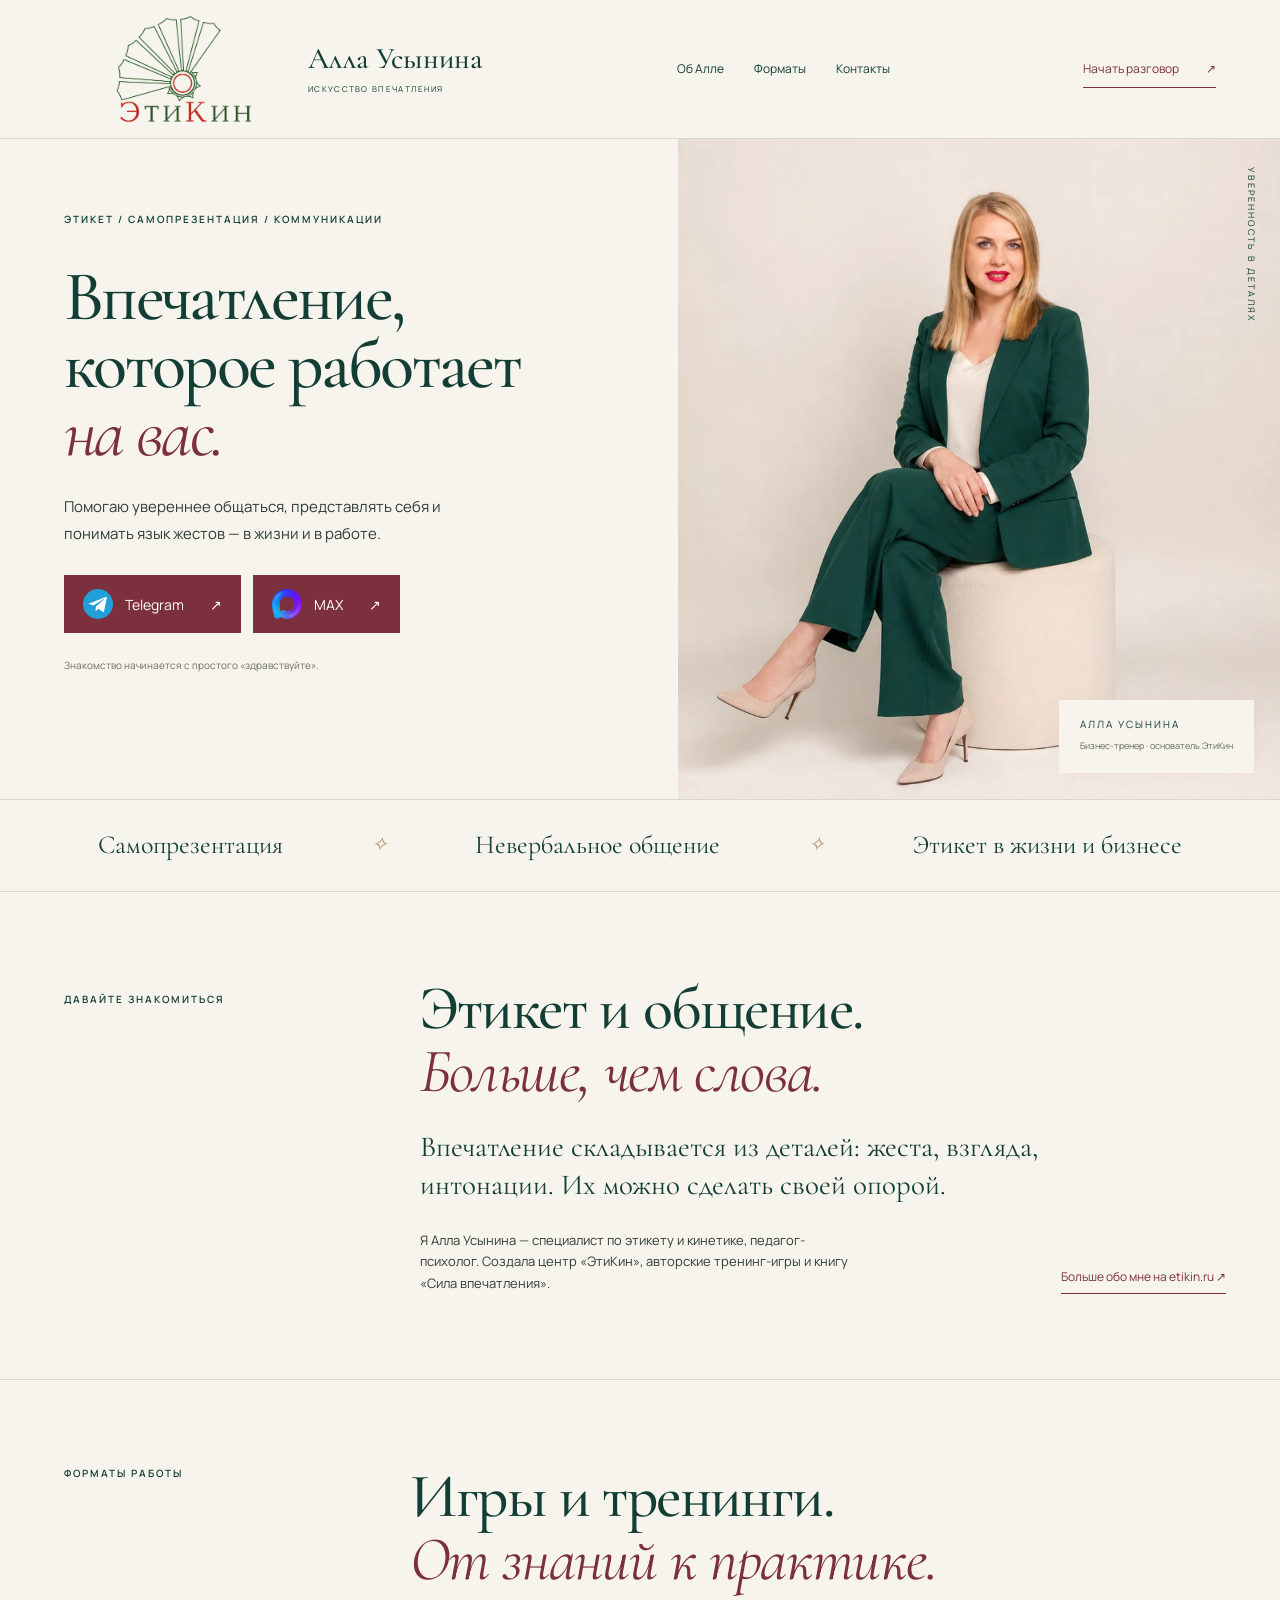
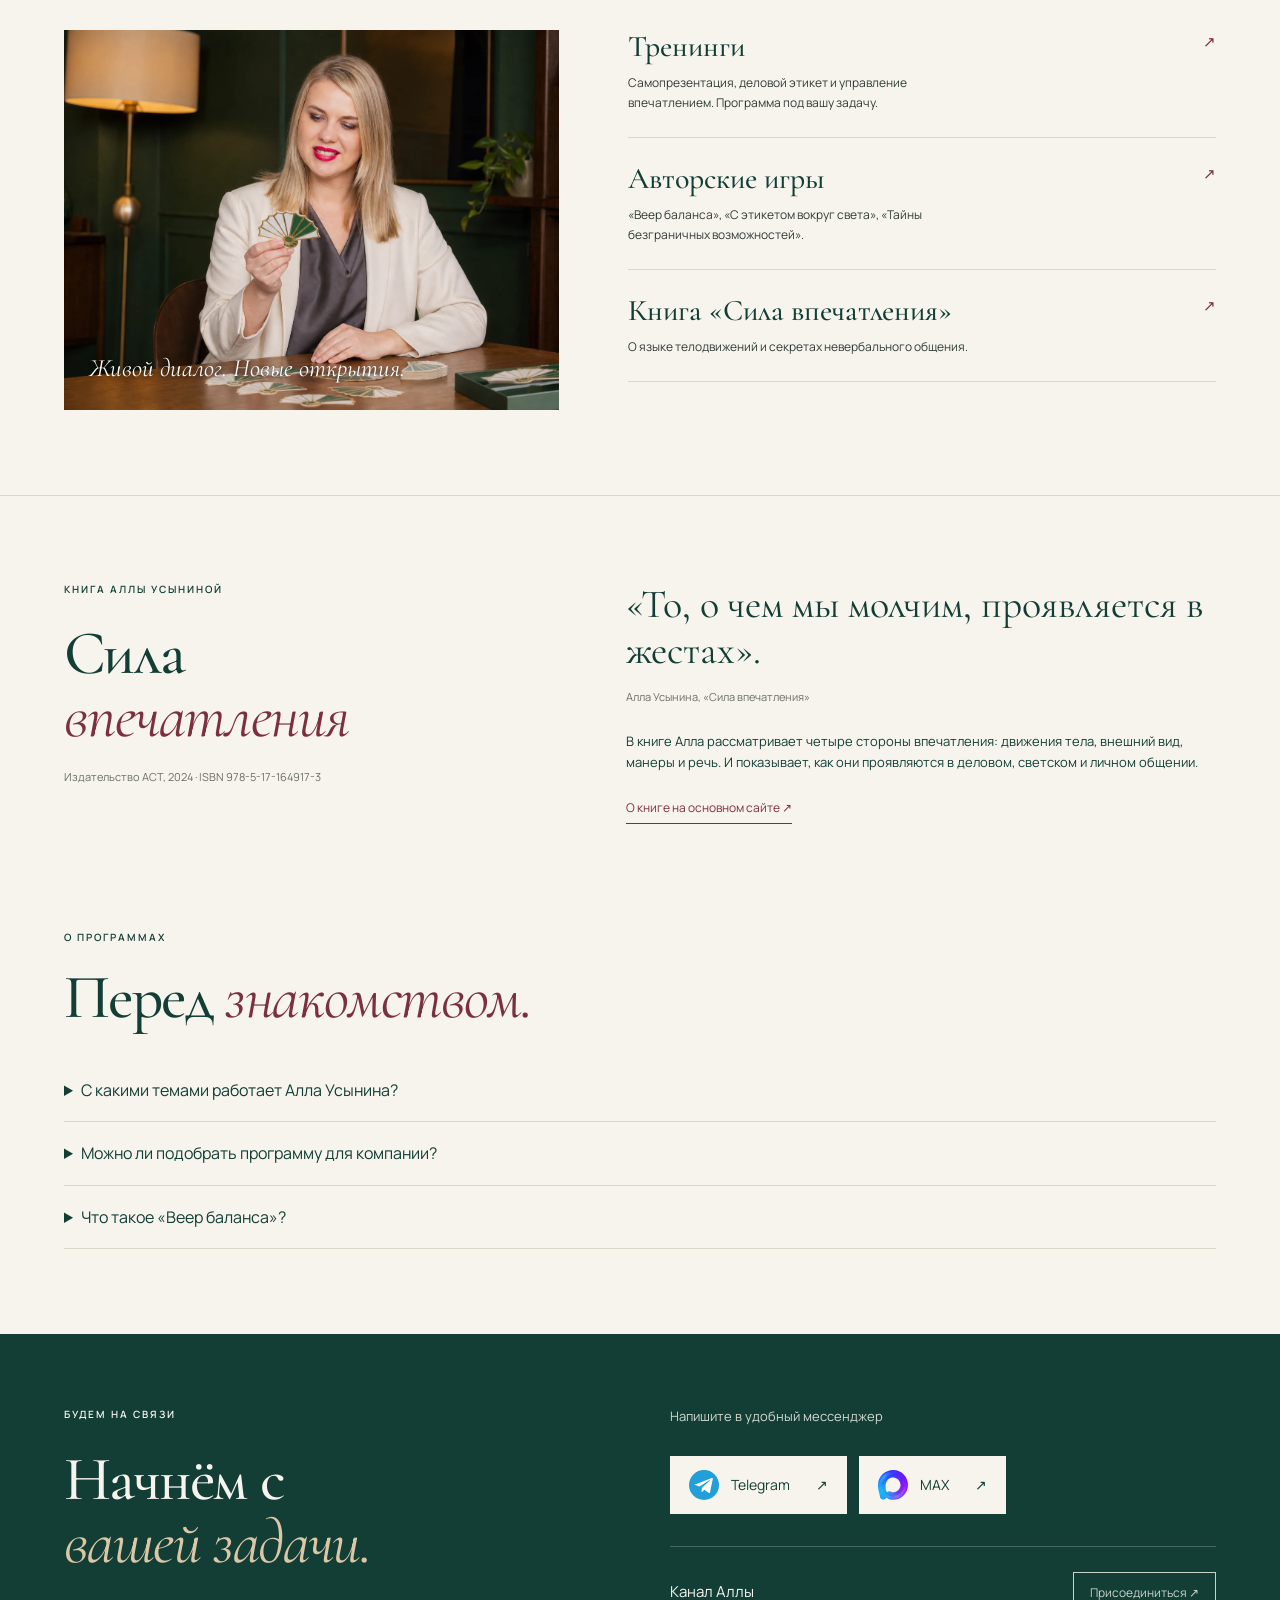
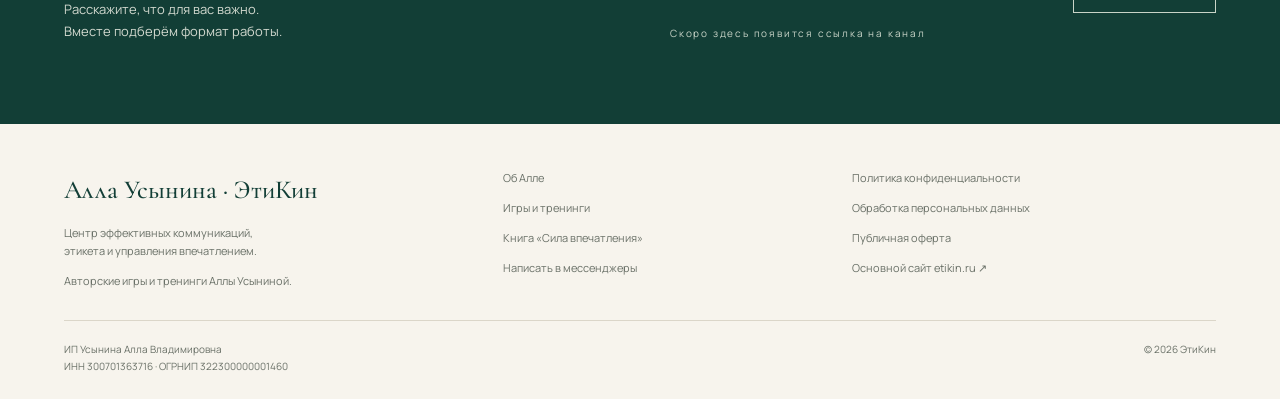
==== commit 2133d96c: "Simplify book quote attribution" ====
--- a/index.html
+++ b/index.html
@@ -5,6 +5,6 @@
 <div class="topics"><span>Самопрезентация</span><i>✧</i><span>Невербальное общение</span><i>✧</i><span>Этикет в жизни и бизнесе</span></div>
 <section class="about section" id="about"><p class="eyebrow">ДАВАЙТЕ ЗНАКОМИТЬСЯ</p><div><h2>Этикет и общение.<br><em>Больше, чем слова.</em></h2><p class="large">Впечатление складывается из деталей: жеста, взгляда, интонации. Их можно сделать своей опорой.</p><div class="about-bottom"><p>Я Алла Усынина — специалист по этикету и кинетике, педагог-психолог. Создала центр «ЭтиКин», авторские тренинг-игры и книгу «Сила впечатления».</p><a class="text-link" href="https://etikin.ru/" target="_blank" rel="noopener">Больше обо мне на etikin.ru ↗</a></div></div></section>
 <section class="formats section" id="formats"><div class="section-top"><p class="eyebrow">ФОРМАТЫ РАБОТЫ</p><h2>Игры и тренинги.<br><em>От знаний к практике.</em></h2></div><div class="format-grid"><div class="game-photo"><img src="assets/games.webp" loading="lazy" alt="Алла с веерными карточками авторской игры"><span>Живой диалог. Новые открытия.</span></div><div class="format-list"><a href="https://t.me/Alla_etikin?text=%D0%94%D0%BE%D0%B1%D1%80%D1%8B%D0%B9%20%D0%B4%D0%B5%D0%BD%D1%8C%20%D1%8F%20%D1%81%20%D0%B2%D0%B0%D1%88%D0%B5%D0%B3%D0%BE%20%D1%81%D0%B0%D0%B9%D1%82%D0%B0%20%D0%B8%20%D1%85%D0%BE%D1%87%D1%83%20%D1%81%20%D0%B2%D0%B0%D0%BC%D0%B8%20%D0%BE%D0%B1%D1%81%D1%83%D0%B4%D0%B8%D1%82%D1%8C%20%D0%BF%D1%80%D0%BE%D0%B3%D1%80%D0%B0%D0%BC%D0%BC%D1%8B" target="_blank" rel="noopener"><div><h3>Тренинги</h3><p>Самопрезентация, деловой этикет и управление впечатлением. Программа под вашу задачу.</p></div><span class="arrow">↗</span></a><a href="https://etikin.ru/" target="_blank" rel="noopener" id="games-link"><div><h3>Авторские игры</h3><p>«Веер баланса», «С этикетом вокруг света», «Тайны безграничных возможностей».</p></div><span class="arrow">↗</span></a><a href="https://etikin.ru/" target="_blank" rel="noopener"><div><h3>Книга «Сила впечатления»</h3><p>О языке телодвижений и секретах невербального общения.</p></div><span class="arrow">↗</span></a></div></div></section>
-<section class="book-section section" id="book"><div><p class="eyebrow">КНИГА АЛЛЫ УСЫНИНОЙ</p><h2>Сила<br><em>впечатления</em></h2><p class="book-meta">Издательство АСТ, 2024 · ISBN 978-5-17-164917-3</p></div><div><blockquote>«То, о чем мы молчим, проявляется в жестах».</blockquote><p class="quote-source">Алла Усынина, «Сила впечатления», с. 15</p><p>В книге Алла рассматривает четыре стороны впечатления: движения тела, внешний вид, манеры и речь. И показывает, как они проявляются в деловом, светском и личном общении.</p><a class="text-link" href="https://etikin.ru/" target="_blank" rel="noopener">О книге на основном сайте ↗</a></div></section><section class="faq section" id="questions"><p class="eyebrow">О ПРОГРАММАХ</p><h2>Перед <em>знакомством.</em></h2><details><summary>С какими темами работает Алла Усынина?</summary><p>Этикет, самопрезентация, невербальные коммуникации и управление впечатлением. Форматы работы — тренинги и авторские игры.</p></details><details><summary>Можно ли подобрать программу для компании?</summary><p>Да. Алла разрабатывает индивидуальные тренинги с учётом задач и специфики компании. Обсудить программу можно в Telegram или MAX.</p></details><details><summary>Что такое «Веер баланса»?</summary><p>«Веер баланса» — авторская тренинг-игра Аллы Усыниной по управлению впечатлением.</p></details></section><section class="contact" id="contact"><div><p class="eyebrow">БУДЕМ НА СВЯЗИ</p><h2>Начнём с<br><em>вашей задачи.</em></h2><p>Расскажите, что для вас важно.<br>Вместе подберём формат работы.</p></div><div class="contact-links"><p class="contact-intro">Напишите в удобный мессенджер</p><div class="messenger-buttons"><a class="messenger-button" href="https://t.me/Alla_etikin?text=%D0%94%D0%BE%D0%B1%D1%80%D1%8B%D0%B9%20%D0%B4%D0%B5%D0%BD%D1%8C%20%D1%8F%20%D1%81%20%D0%B2%D0%B0%D1%88%D0%B5%D0%B3%D0%BE%20%D1%81%D0%B0%D0%B9%D1%82%D0%B0%20%D0%B8%20%D1%85%D0%BE%D1%87%D1%83%20%D1%81%20%D0%B2%D0%B0%D0%BC%D0%B8%20%D0%BE%D0%B1%D1%81%D1%83%D0%B4%D0%B8%D1%82%D1%8C%20%D0%BF%D1%80%D0%BE%D0%B3%D1%80%D0%B0%D0%BC%D0%BC%D1%8B" target="_blank" rel="noopener"><img src="assets/telegram.svg" width="30" height="30" alt="">Telegram <span aria-hidden="true">↗</span></a><button class="messenger-button" data-max aria-haspopup="dialog"><img src="assets/max.svg" width="30" height="30" alt="">MAX <span aria-hidden="true">↗</span></button></div><div class="channel-placeholder"><span>Канал Аллы</span><button type="button" disabled aria-describedby="channel-note">Присоединиться ↗</button><small id="channel-note">Скоро здесь появится ссылка на канал</small></div></div></section></main>
+<section class="book-section section" id="book"><div><p class="eyebrow">КНИГА АЛЛЫ УСЫНИНОЙ</p><h2>Сила<br><em>впечатления</em></h2><p class="book-meta">Издательство АСТ, 2024 · ISBN 978-5-17-164917-3</p></div><div><blockquote>«То, о чем мы молчим, проявляется в жестах».</blockquote><p class="quote-source">Алла Усынина, «Сила впечатления»</p><p>В книге Алла рассматривает четыре стороны впечатления: движения тела, внешний вид, манеры и речь. И показывает, как они проявляются в деловом, светском и личном общении.</p><a class="text-link" href="https://etikin.ru/" target="_blank" rel="noopener">О книге на основном сайте ↗</a></div></section><section class="faq section" id="questions"><p class="eyebrow">О ПРОГРАММАХ</p><h2>Перед <em>знакомством.</em></h2><details><summary>С какими темами работает Алла Усынина?</summary><p>Этикет, самопрезентация, невербальные коммуникации и управление впечатлением. Форматы работы — тренинги и авторские игры.</p></details><details><summary>Можно ли подобрать программу для компании?</summary><p>Да. Алла разрабатывает индивидуальные тренинги с учётом задач и специфики компании. Обсудить программу можно в Telegram или MAX.</p></details><details><summary>Что такое «Веер баланса»?</summary><p>«Веер баланса» — авторская тренинг-игра Аллы Усыниной по управлению впечатлением.</p></details></section><section class="contact" id="contact"><div><p class="eyebrow">БУДЕМ НА СВЯЗИ</p><h2>Начнём с<br><em>вашей задачи.</em></h2><p>Расскажите, что для вас важно.<br>Вместе подберём формат работы.</p></div><div class="contact-links"><p class="contact-intro">Напишите в удобный мессенджер</p><div class="messenger-buttons"><a class="messenger-button" href="https://t.me/Alla_etikin?text=%D0%94%D0%BE%D0%B1%D1%80%D1%8B%D0%B9%20%D0%B4%D0%B5%D0%BD%D1%8C%20%D1%8F%20%D1%81%20%D0%B2%D0%B0%D1%88%D0%B5%D0%B3%D0%BE%20%D1%81%D0%B0%D0%B9%D1%82%D0%B0%20%D0%B8%20%D1%85%D0%BE%D1%87%D1%83%20%D1%81%20%D0%B2%D0%B0%D0%BC%D0%B8%20%D0%BE%D0%B1%D1%81%D1%83%D0%B4%D0%B8%D1%82%D1%8C%20%D0%BF%D1%80%D0%BE%D0%B3%D1%80%D0%B0%D0%BC%D0%BC%D1%8B" target="_blank" rel="noopener"><img src="assets/telegram.svg" width="30" height="30" alt="">Telegram <span aria-hidden="true">↗</span></a><button class="messenger-button" data-max aria-haspopup="dialog"><img src="assets/max.svg" width="30" height="30" alt="">MAX <span aria-hidden="true">↗</span></button></div><div class="channel-placeholder"><span>Канал Аллы</span><button type="button" disabled aria-describedby="channel-note">Присоединиться ↗</button><small id="channel-note">Скоро здесь появится ссылка на канал</small></div></div></section></main>
 <footer class="site-footer"><div class="footer-main"><div><a class="footer-brand" href="#">Алла Усынина · ЭтиКин</a><p>Центр эффективных коммуникаций,<br>этикета и управления впечатлением.</p><p>Авторские игры и тренинги Аллы Усыниной.</p></div><nav aria-label="Навигация в подвале"><a href="#about">Об Алле</a><a href="#formats">Игры и тренинги</a><a href="#book">Книга «Сила впечатления»</a><a href="#contact">Написать в мессенджеры</a></nav><nav aria-label="Документы основного сайта"><a href="https://etikin.ru/politika" target="_blank" rel="noopener">Политика конфиденциальности</a><a href="https://etikin.ru/soglasiepd" target="_blank" rel="noopener">Обработка персональных данных</a><a href="https://etikin.ru/oferta" target="_blank" rel="noopener">Публичная оферта</a><a href="https://etikin.ru/" target="_blank" rel="noopener">Основной сайт etikin.ru ↗</a></nav></div><div class="footer-legal"><p>ИП Усынина Алла Владимировна<br>ИНН 300701363716 · ОГРНИП 322300000001460</p><p>© 2026 ЭтиКин</p></div></footer>
 <dialog id="max-dialog" aria-labelledby="max-title"><button class="close" aria-label="Закрыть">×</button><p class="eyebrow">НАПИСАТЬ АЛЛЕ</p><h2 id="max-title">Обсудим в MAX</h2><p>Заготовка первого сообщения — скопируйте и вставьте её в чат.</p><blockquote class="message-draft" id="message-draft">Добрый день я с вашего сайта и хочу с вами обсудить программы</blockquote><button class="button" id="copy-message">Скопировать текст</button><a class="button max-open" href="https://max.ru/u/f9LHodD0cOIBJWiWiJcePceQh9EwMKopaUROqwRnHMU4LTcneVL6uCC_mKE" target="_blank" rel="noopener">Открыть MAX ↗</a><p class="status" aria-live="polite"></p></dialog><script src="script.js?v=4"></script></body></html>
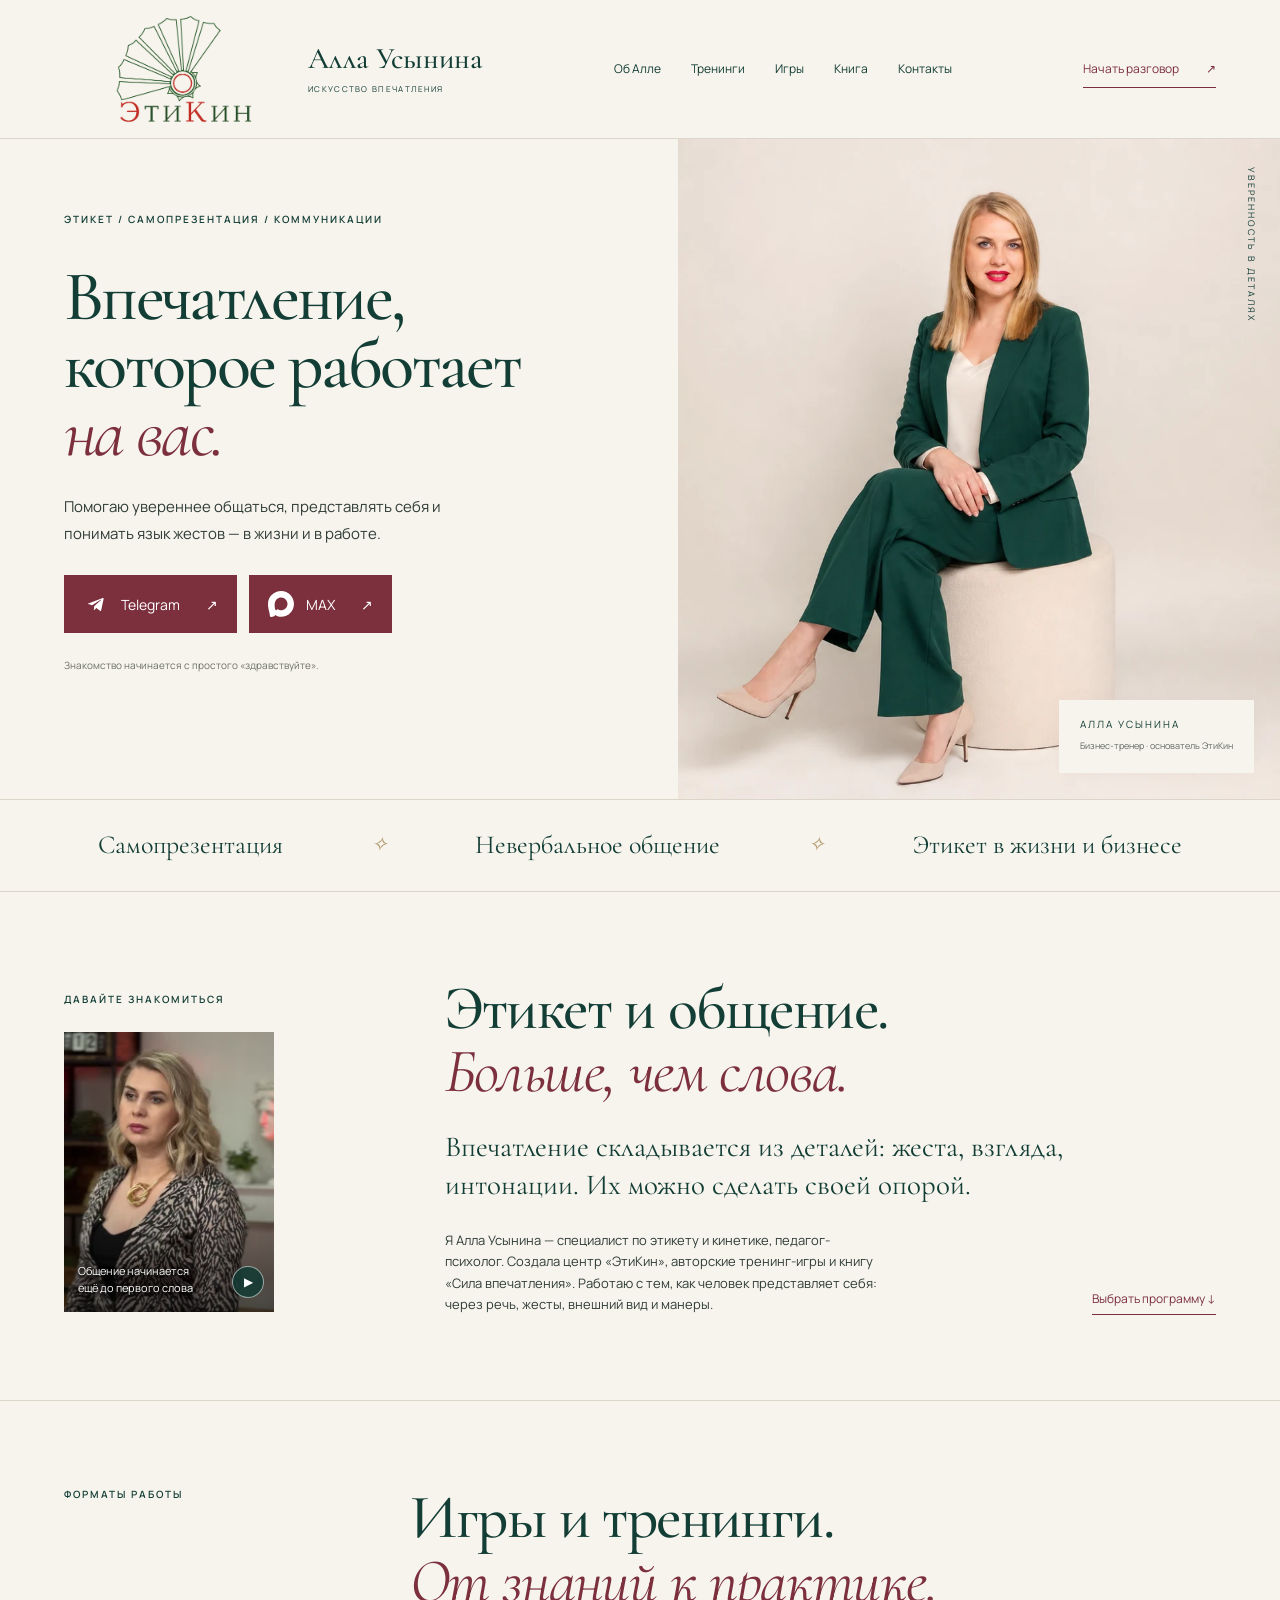
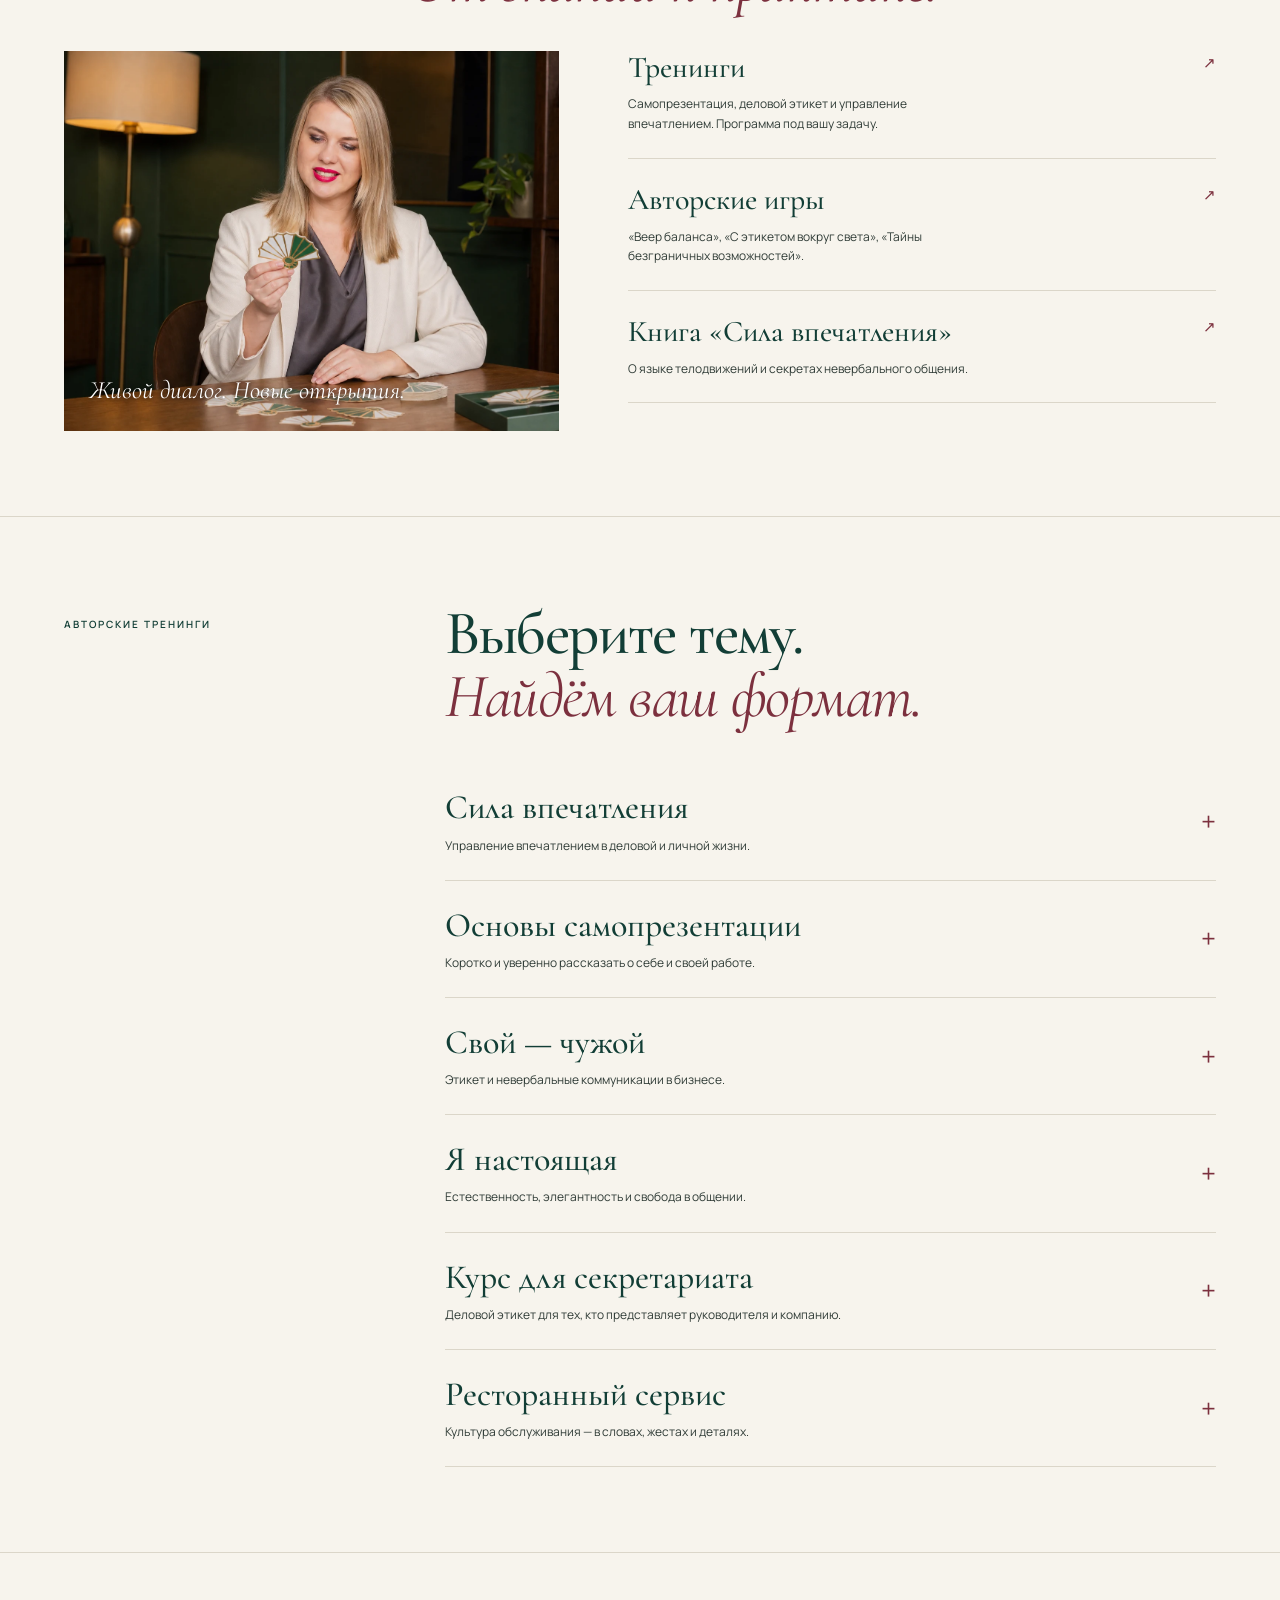
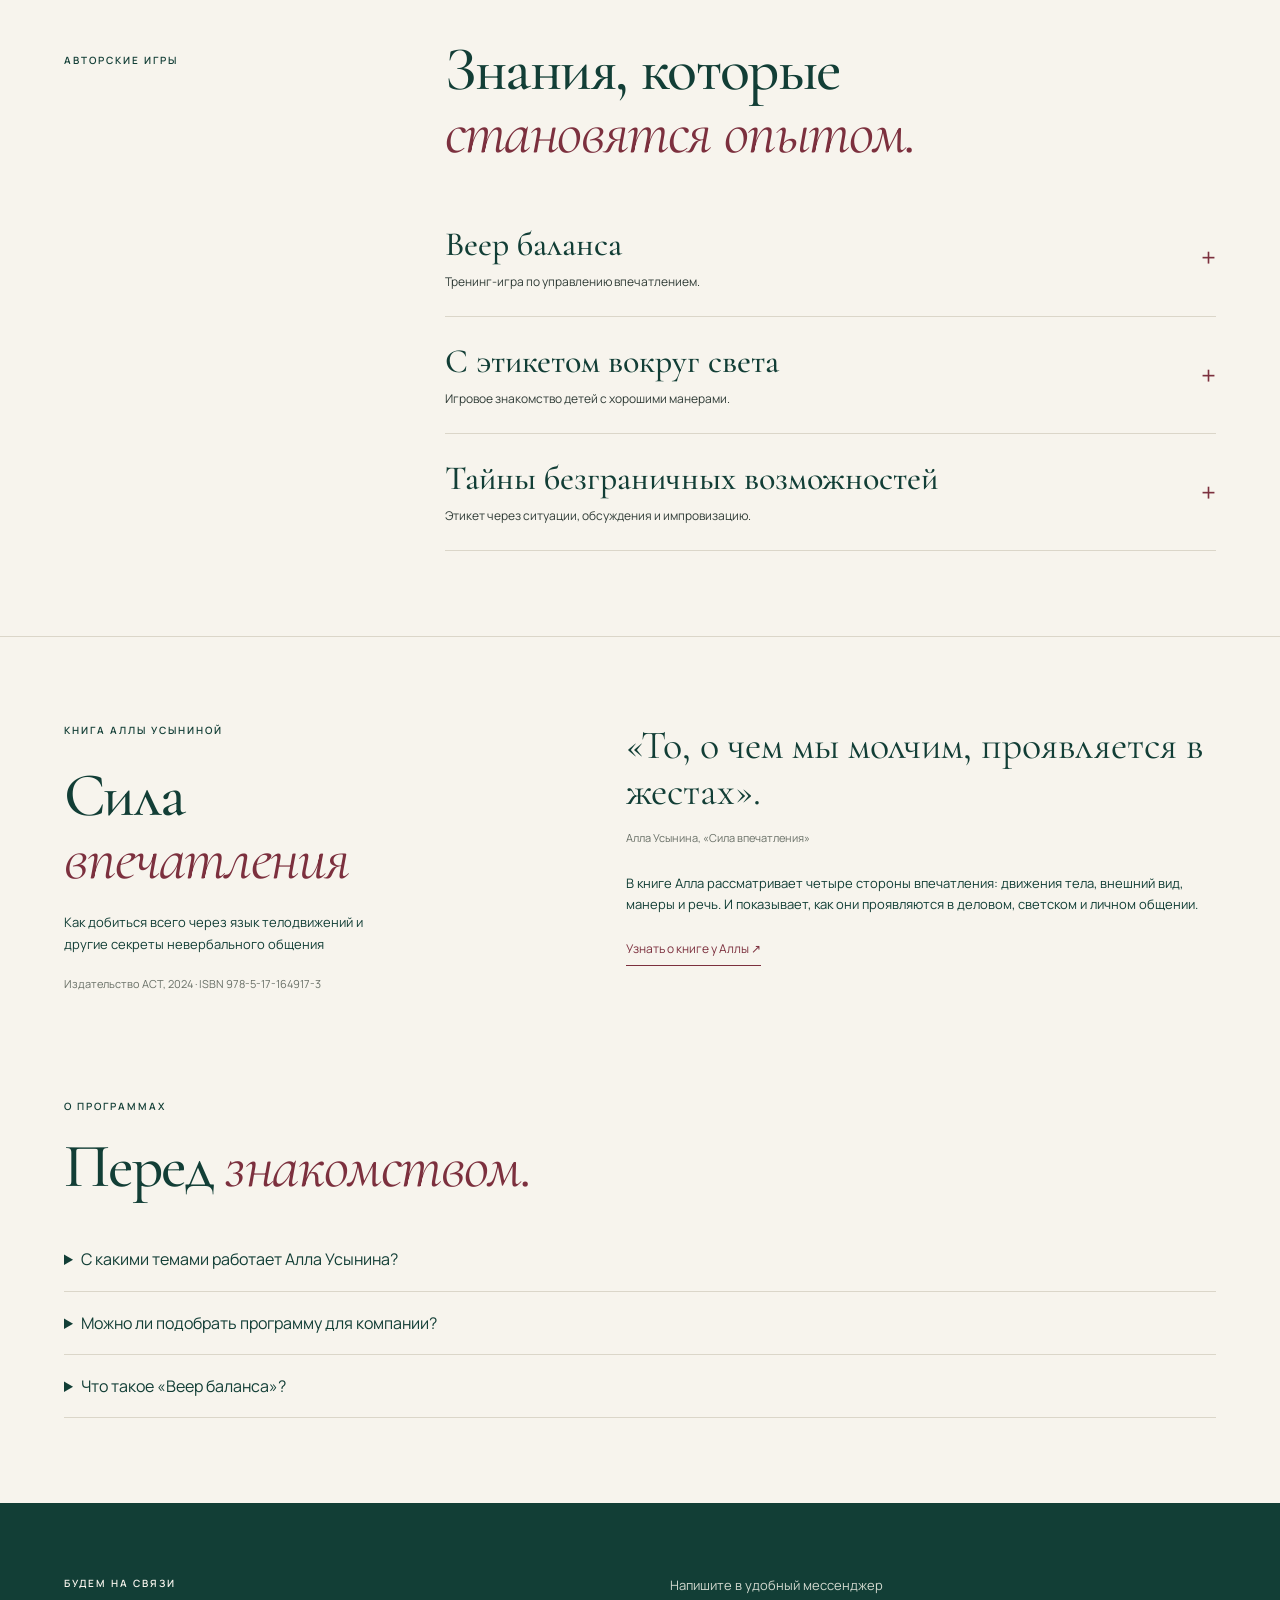
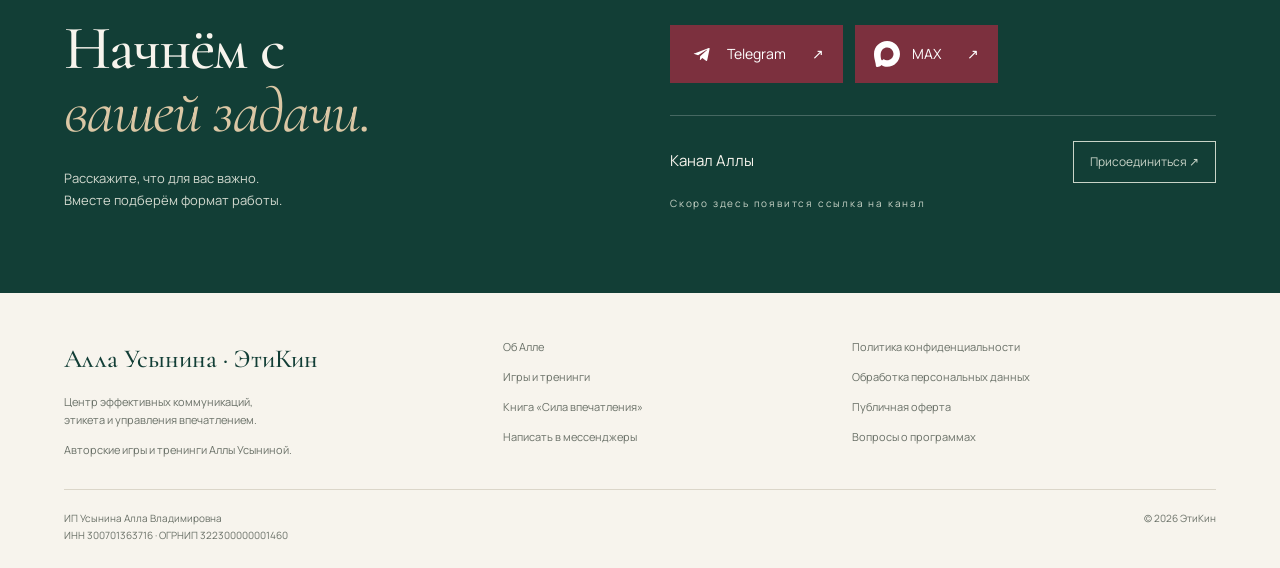
==== commit 25eac9e9: "Make site independent with program details, local documents and silent motion" ====
--- a/index.html
+++ b/index.html
@@ -1,10 +1,10 @@
 <!doctype html>
-<html lang="ru"><head><meta charset="utf-8"><meta name="viewport" content="width=device-width,initial-scale=1"><title>Алла Усынина — этикет, самопрезентация и тренинги | ЭтиКин</title><meta name="description" content="Тренинги по этикету, самопрезентации и невербальному общению с Аллой Усыниной. Авторские игры и книга «Сила впечатления». Обсудите программу в Telegram или MAX."><meta name="theme-color" content="#123e36"><link rel="stylesheet" href="style.css?v=4"><link rel="icon" href="assets/etikin-logo.png?v=3" type="image/png"><link rel="canonical" href="https://kiri-diana-max.github.io/alla-etikin/"><meta name="robots" content="index,follow,max-image-preview:large"><meta property="og:type" content="website"><meta property="og:locale" content="ru_RU"><meta property="og:title" content="Алла Усынина — этикет, самопрезентация и тренинги | ЭтиКин"><meta property="og:description" content="Тренинги по этикету, самопрезентации и невербальному общению с Аллой Усыниной. Авторские игры и книга «Сила впечатления». Обсудите программу в Telegram или MAX."><meta property="og:url" content="https://kiri-diana-max.github.io/alla-etikin/"><meta property="og:image" content="https://kiri-diana-max.github.io/alla-etikin/assets/alla.webp"><meta name="twitter:card" content="summary_large_image"><script type="application/ld+json">{"@context": "https://schema.org", "@graph": [{"@type": "Person", "@id": "https://kiri-diana-max.github.io/alla-etikin/#alla", "name": "Алла Усынина", "jobTitle": "Бизнес-тренер, специалист по этикету и кинетике", "description": "Педагог-психолог, создатель центра «ЭтиКин», автор тренинг-игр и книги «Сила впечатления».", "knowsAbout": ["Этикет", "Самопрезентация", "Невербальные коммуникации", "Управление впечатлением"], "image": "https://kiri-diana-max.github.io/alla-etikin/assets/alla.webp", "url": "https://kiri-diana-max.github.io/alla-etikin/", "sameAs": ["https://t.me/Alla_etikin", "https://max.ru/u/f9LHodD0cOIBJWiWiJcePceQh9EwMKopaUROqwRnHMU4LTcneVL6uCC_mKE"], "worksFor": {"@id": "https://kiri-diana-max.github.io/alla-etikin/#etikin"}}, {"@type": "Organization", "@id": "https://kiri-diana-max.github.io/alla-etikin/#etikin", "name": "ЭтиКин", "legalName": "ИП Усынина Алла Владимировна", "taxID": "300701363716", "identifier": {"@type": "PropertyValue", "propertyID": "ОГРНИП", "value": "322300000001460"}, "description": "Центр эффективных коммуникаций, этикета и управления впечатлением", "url": "https://etikin.ru/", "logo": "https://kiri-diana-max.github.io/alla-etikin/assets/etikin-logo-original.png", "founder": {"@id": "https://kiri-diana-max.github.io/alla-etikin/#alla"}}, {"@type": "WebSite", "@id": "https://kiri-diana-max.github.io/alla-etikin/#website", "name": "Алла Усынина · ЭтиКин", "url": "https://kiri-diana-max.github.io/alla-etikin/", "inLanguage": "ru", "publisher": {"@id": "https://kiri-diana-max.github.io/alla-etikin/#etikin"}}, {"@type": "WebPage", "@id": "https://kiri-diana-max.github.io/alla-etikin/#webpage", "url": "https://kiri-diana-max.github.io/alla-etikin/", "name": "Алла Усынина — этикет, самопрезентация и тренинги | ЭтиКин", "description": "Тренинги по этикету, самопрезентации и невербальному общению с Аллой Усыниной. Авторские игры и книга «Сила впечатления». Обсудите программу в Telegram или MAX.", "inLanguage": "ru", "isPartOf": {"@id": "https://kiri-diana-max.github.io/alla-etikin/#website"}, "about": [{"@id": "https://kiri-diana-max.github.io/alla-etikin/#alla"}, {"@id": "https://kiri-diana-max.github.io/alla-etikin/#etikin"}], "mentions": {"@id": "https://kiri-diana-max.github.io/alla-etikin/#book"}}, {"@type": "Book", "@id": "https://kiri-diana-max.github.io/alla-etikin/#book", "name": "Сила впечатления. Как добиться всего через язык телодвижений и другие секреты невербального общения", "author": {"@id": "https://kiri-diana-max.github.io/alla-etikin/#alla"}, "isbn": "978-5-17-164917-3", "datePublished": "2024", "inLanguage": "ru", "publisher": {"@type": "Organization", "name": "Издательство АСТ"}}]}</script></head>
-<body><a class="skip" href="#main">К содержанию</a><header class="header"><a class="brand" href="#"><img class="brand-logo" src="assets/etikin-logo-original.png?v=4" alt="ЭтиКин — фирменный логотип" width="1200" height="630"><span>Алла Усынина<small>ИСКУССТВО ВПЕЧАТЛЕНИЯ</small></span></a><nav aria-label="Основная навигация"><a href="#about">Об Алле</a><a href="#formats">Форматы</a><a href="#contact">Контакты</a></nav><a class="header-cta" href="https://t.me/Alla_etikin?text=%D0%94%D0%BE%D0%B1%D1%80%D1%8B%D0%B9%20%D0%B4%D0%B5%D0%BD%D1%8C%20%D1%8F%20%D1%81%20%D0%B2%D0%B0%D1%88%D0%B5%D0%B3%D0%BE%20%D1%81%D0%B0%D0%B9%D1%82%D0%B0%20%D0%B8%20%D1%85%D0%BE%D1%87%D1%83%20%D1%81%20%D0%B2%D0%B0%D0%BC%D0%B8%20%D0%BE%D0%B1%D1%81%D1%83%D0%B4%D0%B8%D1%82%D1%8C%20%D0%BF%D1%80%D0%BE%D0%B3%D1%80%D0%B0%D0%BC%D0%BC%D1%8B" target="_blank" rel="noopener">Начать разговор <span>↗</span></a></header>
-<main id="main"><section class="hero"><div class="hero-copy"><p class="eyebrow">ЭТИКЕТ / САМОПРЕЗЕНТАЦИЯ / КОММУНИКАЦИИ</p><h1>Впечатление,<br>которое работает<br><em>на вас.</em></h1><p class="lead">Помогаю увереннее общаться, представлять себя и понимать язык жестов — в жизни и в работе.</p><div class="messenger-buttons"><a class="messenger-button" href="https://t.me/Alla_etikin?text=%D0%94%D0%BE%D0%B1%D1%80%D1%8B%D0%B9%20%D0%B4%D0%B5%D0%BD%D1%8C%20%D1%8F%20%D1%81%20%D0%B2%D0%B0%D1%88%D0%B5%D0%B3%D0%BE%20%D1%81%D0%B0%D0%B9%D1%82%D0%B0%20%D0%B8%20%D1%85%D0%BE%D1%87%D1%83%20%D1%81%20%D0%B2%D0%B0%D0%BC%D0%B8%20%D0%BE%D0%B1%D1%81%D1%83%D0%B4%D0%B8%D1%82%D1%8C%20%D0%BF%D1%80%D0%BE%D0%B3%D1%80%D0%B0%D0%BC%D0%BC%D1%8B" target="_blank" rel="noopener"><img src="assets/telegram.svg" width="30" height="30" alt="">Telegram <span aria-hidden="true">↗</span></a><button class="messenger-button" data-max aria-haspopup="dialog"><img src="assets/max.svg" width="30" height="30" alt="">MAX <span aria-hidden="true">↗</span></button></div><p class="hero-note">Знакомство начинается с простого «здравствуйте».</p></div><div class="portrait"><img src="assets/alla.webp" alt="Алла Усынина в малахитовом костюме" fetchpriority="high"><div class="portrait-caption"><span>АЛЛА УСЫНИНА</span><small>Бизнес-тренер · основатель ЭтиКин</small></div><span class="vertical-note">УВЕРЕННОСТЬ В ДЕТАЛЯХ</span></div></section>
+<html lang="ru"><head><meta charset="utf-8"><meta name="viewport" content="width=device-width,initial-scale=1"><title>Алла Усынина — этикет, самопрезентация и тренинги | ЭтиКин</title><meta name="description" content="Тренинги по этикету, самопрезентации и невербальному общению с Аллой Усыниной. Авторские игры и книга «Сила впечатления». Обсудите программу в Telegram или MAX."><meta name="theme-color" content="#123e36"><link rel="stylesheet" href="style.css?v=5"><link rel="icon" href="assets/etikin-logo.png?v=3" type="image/png"><link rel="canonical" href="https://kiri-diana-max.github.io/alla-etikin/"><meta name="robots" content="index,follow,max-image-preview:large"><meta property="og:type" content="website"><meta property="og:locale" content="ru_RU"><meta property="og:title" content="Алла Усынина — этикет, самопрезентация и тренинги | ЭтиКин"><meta property="og:description" content="Тренинги по этикету, самопрезентации и невербальному общению с Аллой Усыниной. Авторские игры и книга «Сила впечатления». Обсудите программу в Telegram или MAX."><meta property="og:url" content="https://kiri-diana-max.github.io/alla-etikin/"><meta property="og:image" content="https://kiri-diana-max.github.io/alla-etikin/assets/alla.webp"><meta name="twitter:card" content="summary_large_image"><script type="application/ld+json">{"@context": "https://schema.org", "@graph": [{"@type": "Person", "@id": "https://kiri-diana-max.github.io/alla-etikin/#alla", "name": "Алла Усынина", "jobTitle": "Бизнес-тренер, специалист по этикету и кинетике", "description": "Педагог-психолог, создатель центра «ЭтиКин», автор тренинг-игр и книги «Сила впечатления».", "knowsAbout": ["Этикет", "Самопрезентация", "Невербальные коммуникации", "Управление впечатлением"], "image": "https://kiri-diana-max.github.io/alla-etikin/assets/alla.webp", "url": "https://kiri-diana-max.github.io/alla-etikin/", "sameAs": ["https://t.me/Alla_etikin", "https://max.ru/u/f9LHodD0cOIBJWiWiJcePceQh9EwMKopaUROqwRnHMU4LTcneVL6uCC_mKE"], "worksFor": {"@id": "https://kiri-diana-max.github.io/alla-etikin/#etikin"}}, {"@type": "Organization", "@id": "https://kiri-diana-max.github.io/alla-etikin/#etikin", "name": "ЭтиКин", "legalName": "ИП Усынина Алла Владимировна", "taxID": "300701363716", "identifier": {"@type": "PropertyValue", "propertyID": "ОГРНИП", "value": "322300000001460"}, "description": "Центр эффективных коммуникаций, этикета и управления впечатлением", "url": "https://kiri-diana-max.github.io/alla-etikin/", "logo": "https://kiri-diana-max.github.io/alla-etikin/assets/etikin-logo-original.png", "founder": {"@id": "https://kiri-diana-max.github.io/alla-etikin/#alla"}}, {"@type": "WebSite", "@id": "https://kiri-diana-max.github.io/alla-etikin/#website", "name": "Алла Усынина · ЭтиКин", "url": "https://kiri-diana-max.github.io/alla-etikin/", "inLanguage": "ru", "publisher": {"@id": "https://kiri-diana-max.github.io/alla-etikin/#etikin"}}, {"@type": "WebPage", "@id": "https://kiri-diana-max.github.io/alla-etikin/#webpage", "url": "https://kiri-diana-max.github.io/alla-etikin/", "name": "Алла Усынина — этикет, самопрезентация и тренинги | ЭтиКин", "description": "Тренинги по этикету, самопрезентации и невербальному общению с Аллой Усыниной. Авторские игры и книга «Сила впечатления». Обсудите программу в Telegram или MAX.", "inLanguage": "ru", "isPartOf": {"@id": "https://kiri-diana-max.github.io/alla-etikin/#website"}, "about": [{"@id": "https://kiri-diana-max.github.io/alla-etikin/#alla"}, {"@id": "https://kiri-diana-max.github.io/alla-etikin/#etikin"}], "mentions": {"@id": "https://kiri-diana-max.github.io/alla-etikin/#book"}}, {"@type": "Book", "@id": "https://kiri-diana-max.github.io/alla-etikin/#book", "name": "Сила впечатления. Как добиться всего через язык телодвижений и другие секреты невербального общения", "author": {"@id": "https://kiri-diana-max.github.io/alla-etikin/#alla"}, "isbn": "978-5-17-164917-3", "datePublished": "2024", "inLanguage": "ru", "publisher": {"@type": "Organization", "name": "Издательство АСТ"}}, {"@type": "Service", "@id": "https://kiri-diana-max.github.io/alla-etikin/#impression", "name": "Сила впечатления", "serviceType": "Авторский тренинг", "description": "Управление впечатлением в деловой и личной жизни. Тренинг по мотивам одноимённой книги. Содержание адаптируется к аудитории и её задачам.", "provider": {"@id": "https://kiri-diana-max.github.io/alla-etikin/#alla"}, "url": "https://kiri-diana-max.github.io/alla-etikin/#impression"}, {"@type": "Service", "@id": "https://kiri-diana-max.github.io/alla-etikin/#presentation", "name": "Основы самопрезентации", "serviceType": "Авторский тренинг", "description": "Коротко и уверенно рассказать о себе и своей работе. Практика для тех, кому важно представлять себя на встречах, мероприятиях и в деловом общении.", "provider": {"@id": "https://kiri-diana-max.github.io/alla-etikin/#alla"}, "url": "https://kiri-diana-max.github.io/alla-etikin/#presentation"}, {"@type": "Service", "@id": "https://kiri-diana-max.github.io/alla-etikin/#business", "name": "Свой — чужой", "serviceType": "Авторский тренинг", "description": "Этикет и невербальные коммуникации в бизнесе. Программа складывается из базового блока по кинетике и дополнительных тем под задачи команды.", "provider": {"@id": "https://kiri-diana-max.github.io/alla-etikin/#alla"}, "url": "https://kiri-diana-max.github.io/alla-etikin/#business"}, {"@type": "Service", "@id": "https://kiri-diana-max.github.io/alla-etikin/#authentic", "name": "Я настоящая", "serviceType": "Авторский тренинг", "description": "Естественность, элегантность и свобода в общении. Авторский женский тренинг с практикой манер, общения и выразительных движений.", "provider": {"@id": "https://kiri-diana-max.github.io/alla-etikin/#alla"}, "url": "https://kiri-diana-max.github.io/alla-etikin/#authentic"}, {"@type": "Service", "@id": "https://kiri-diana-max.github.io/alla-etikin/#office", "name": "Курс для секретариата", "serviceType": "Авторский тренинг", "description": "Деловой этикет для тех, кто представляет руководителя и компанию. Для помощников руководителей, секретарей, персональных ассистентов и офис-менеджеров.", "provider": {"@id": "https://kiri-diana-max.github.io/alla-etikin/#alla"}, "url": "https://kiri-diana-max.github.io/alla-etikin/#office"}, {"@type": "Service", "@id": "https://kiri-diana-max.github.io/alla-etikin/#hospitality", "name": "Ресторанный сервис", "serviceType": "Авторский тренинг", "description": "Культура обслуживания — в словах, жестах и деталях. Практический тренинг для сотрудников ресторанов и кафе.", "provider": {"@id": "https://kiri-diana-max.github.io/alla-etikin/#alla"}, "url": "https://kiri-diana-max.github.io/alla-etikin/#hospitality"}]}</script></head>
+<body><a class="skip" href="#main">К содержанию</a><header class="header"><a class="brand" href="#"><img class="brand-logo" src="assets/etikin-logo-original.png?v=4" alt="ЭтиКин — фирменный логотип" width="1200" height="630"><span>Алла Усынина<small>ИСКУССТВО ВПЕЧАТЛЕНИЯ</small></span></a><nav aria-label="Основная навигация"><a href="#about">Об Алле</a><a href="#programs">Тренинги</a><a href="#games">Игры</a><a href="#book">Книга</a><a href="#contact">Контакты</a></nav><a class="header-cta" href="https://t.me/Alla_etikin?text=%D0%94%D0%BE%D0%B1%D1%80%D1%8B%D0%B9%20%D0%B4%D0%B5%D0%BD%D1%8C%20%D1%8F%20%D1%81%20%D0%B2%D0%B0%D1%88%D0%B5%D0%B3%D0%BE%20%D1%81%D0%B0%D0%B9%D1%82%D0%B0%20%D0%B8%20%D1%85%D0%BE%D1%87%D1%83%20%D1%81%20%D0%B2%D0%B0%D0%BC%D0%B8%20%D0%BE%D0%B1%D1%81%D1%83%D0%B4%D0%B8%D1%82%D1%8C%20%D0%BF%D1%80%D0%BE%D0%B3%D1%80%D0%B0%D0%BC%D0%BC%D1%8B" target="_blank" rel="noopener">Начать разговор <span>↗</span></a></header>
+<main id="main"><section class="hero"><div class="hero-copy"><p class="eyebrow">ЭТИКЕТ / САМОПРЕЗЕНТАЦИЯ / КОММУНИКАЦИИ</p><h1>Впечатление,<br>которое работает<br><em>на вас.</em></h1><p class="lead">Помогаю увереннее общаться, представлять себя и понимать язык жестов — в жизни и в работе.</p><div class="messenger-buttons"><a class="messenger-button" href="https://t.me/Alla_etikin?text=%D0%94%D0%BE%D0%B1%D1%80%D1%8B%D0%B9%20%D0%B4%D0%B5%D0%BD%D1%8C%20%D1%8F%20%D1%81%20%D0%B2%D0%B0%D1%88%D0%B5%D0%B3%D0%BE%20%D1%81%D0%B0%D0%B9%D1%82%D0%B0%20%D0%B8%20%D1%85%D0%BE%D1%87%D1%83%20%D1%81%20%D0%B2%D0%B0%D0%BC%D0%B8%20%D0%BE%D0%B1%D1%81%D1%83%D0%B4%D0%B8%D1%82%D1%8C%20%D0%BF%D1%80%D0%BE%D0%B3%D1%80%D0%B0%D0%BC%D0%BC%D1%8B" target="_blank" rel="noopener"><img src="assets/telegram-white.svg" width="30" height="30" alt="">Telegram <span aria-hidden="true">↗</span></a><button class="messenger-button" data-max aria-haspopup="dialog"><img src="assets/max-white.svg" width="30" height="30" alt="">MAX <span aria-hidden="true">↗</span></button></div><p class="hero-note">Знакомство начинается с простого «здравствуйте».</p></div><div class="portrait"><img src="assets/alla.webp" alt="Алла Усынина в малахитовом костюме" fetchpriority="high"><div class="portrait-caption"><span>АЛЛА УСЫНИНА</span><small>Бизнес-тренер · основатель ЭтиКин</small></div><span class="vertical-note">УВЕРЕННОСТЬ В ДЕТАЛЯХ</span></div></section>
 <div class="topics"><span>Самопрезентация</span><i>✧</i><span>Невербальное общение</span><i>✧</i><span>Этикет в жизни и бизнесе</span></div>
-<section class="about section" id="about"><p class="eyebrow">ДАВАЙТЕ ЗНАКОМИТЬСЯ</p><div><h2>Этикет и общение.<br><em>Больше, чем слова.</em></h2><p class="large">Впечатление складывается из деталей: жеста, взгляда, интонации. Их можно сделать своей опорой.</p><div class="about-bottom"><p>Я Алла Усынина — специалист по этикету и кинетике, педагог-психолог. Создала центр «ЭтиКин», авторские тренинг-игры и книгу «Сила впечатления».</p><a class="text-link" href="https://etikin.ru/" target="_blank" rel="noopener">Больше обо мне на etikin.ru ↗</a></div></div></section>
-<section class="formats section" id="formats"><div class="section-top"><p class="eyebrow">ФОРМАТЫ РАБОТЫ</p><h2>Игры и тренинги.<br><em>От знаний к практике.</em></h2></div><div class="format-grid"><div class="game-photo"><img src="assets/games.webp" loading="lazy" alt="Алла с веерными карточками авторской игры"><span>Живой диалог. Новые открытия.</span></div><div class="format-list"><a href="https://t.me/Alla_etikin?text=%D0%94%D0%BE%D0%B1%D1%80%D1%8B%D0%B9%20%D0%B4%D0%B5%D0%BD%D1%8C%20%D1%8F%20%D1%81%20%D0%B2%D0%B0%D1%88%D0%B5%D0%B3%D0%BE%20%D1%81%D0%B0%D0%B9%D1%82%D0%B0%20%D0%B8%20%D1%85%D0%BE%D1%87%D1%83%20%D1%81%20%D0%B2%D0%B0%D0%BC%D0%B8%20%D0%BE%D0%B1%D1%81%D1%83%D0%B4%D0%B8%D1%82%D1%8C%20%D0%BF%D1%80%D0%BE%D0%B3%D1%80%D0%B0%D0%BC%D0%BC%D1%8B" target="_blank" rel="noopener"><div><h3>Тренинги</h3><p>Самопрезентация, деловой этикет и управление впечатлением. Программа под вашу задачу.</p></div><span class="arrow">↗</span></a><a href="https://etikin.ru/" target="_blank" rel="noopener" id="games-link"><div><h3>Авторские игры</h3><p>«Веер баланса», «С этикетом вокруг света», «Тайны безграничных возможностей».</p></div><span class="arrow">↗</span></a><a href="https://etikin.ru/" target="_blank" rel="noopener"><div><h3>Книга «Сила впечатления»</h3><p>О языке телодвижений и секретах невербального общения.</p></div><span class="arrow">↗</span></a></div></div></section>
-<section class="book-section section" id="book"><div><p class="eyebrow">КНИГА АЛЛЫ УСЫНИНОЙ</p><h2>Сила<br><em>впечатления</em></h2><p class="book-meta">Издательство АСТ, 2024 · ISBN 978-5-17-164917-3</p></div><div><blockquote>«То, о чем мы молчим, проявляется в жестах».</blockquote><p class="quote-source">Алла Усынина, «Сила впечатления»</p><p>В книге Алла рассматривает четыре стороны впечатления: движения тела, внешний вид, манеры и речь. И показывает, как они проявляются в деловом, светском и личном общении.</p><a class="text-link" href="https://etikin.ru/" target="_blank" rel="noopener">О книге на основном сайте ↗</a></div></section><section class="faq section" id="questions"><p class="eyebrow">О ПРОГРАММАХ</p><h2>Перед <em>знакомством.</em></h2><details><summary>С какими темами работает Алла Усынина?</summary><p>Этикет, самопрезентация, невербальные коммуникации и управление впечатлением. Форматы работы — тренинги и авторские игры.</p></details><details><summary>Можно ли подобрать программу для компании?</summary><p>Да. Алла разрабатывает индивидуальные тренинги с учётом задач и специфики компании. Обсудить программу можно в Telegram или MAX.</p></details><details><summary>Что такое «Веер баланса»?</summary><p>«Веер баланса» — авторская тренинг-игра Аллы Усыниной по управлению впечатлением.</p></details></section><section class="contact" id="contact"><div><p class="eyebrow">БУДЕМ НА СВЯЗИ</p><h2>Начнём с<br><em>вашей задачи.</em></h2><p>Расскажите, что для вас важно.<br>Вместе подберём формат работы.</p></div><div class="contact-links"><p class="contact-intro">Напишите в удобный мессенджер</p><div class="messenger-buttons"><a class="messenger-button" href="https://t.me/Alla_etikin?text=%D0%94%D0%BE%D0%B1%D1%80%D1%8B%D0%B9%20%D0%B4%D0%B5%D0%BD%D1%8C%20%D1%8F%20%D1%81%20%D0%B2%D0%B0%D1%88%D0%B5%D0%B3%D0%BE%20%D1%81%D0%B0%D0%B9%D1%82%D0%B0%20%D0%B8%20%D1%85%D0%BE%D1%87%D1%83%20%D1%81%20%D0%B2%D0%B0%D0%BC%D0%B8%20%D0%BE%D0%B1%D1%81%D1%83%D0%B4%D0%B8%D1%82%D1%8C%20%D0%BF%D1%80%D0%BE%D0%B3%D1%80%D0%B0%D0%BC%D0%BC%D1%8B" target="_blank" rel="noopener"><img src="assets/telegram.svg" width="30" height="30" alt="">Telegram <span aria-hidden="true">↗</span></a><button class="messenger-button" data-max aria-haspopup="dialog"><img src="assets/max.svg" width="30" height="30" alt="">MAX <span aria-hidden="true">↗</span></button></div><div class="channel-placeholder"><span>Канал Аллы</span><button type="button" disabled aria-describedby="channel-note">Присоединиться ↗</button><small id="channel-note">Скоро здесь появится ссылка на канал</small></div></div></section></main>
-<footer class="site-footer"><div class="footer-main"><div><a class="footer-brand" href="#">Алла Усынина · ЭтиКин</a><p>Центр эффективных коммуникаций,<br>этикета и управления впечатлением.</p><p>Авторские игры и тренинги Аллы Усыниной.</p></div><nav aria-label="Навигация в подвале"><a href="#about">Об Алле</a><a href="#formats">Игры и тренинги</a><a href="#book">Книга «Сила впечатления»</a><a href="#contact">Написать в мессенджеры</a></nav><nav aria-label="Документы основного сайта"><a href="https://etikin.ru/politika" target="_blank" rel="noopener">Политика конфиденциальности</a><a href="https://etikin.ru/soglasiepd" target="_blank" rel="noopener">Обработка персональных данных</a><a href="https://etikin.ru/oferta" target="_blank" rel="noopener">Публичная оферта</a><a href="https://etikin.ru/" target="_blank" rel="noopener">Основной сайт etikin.ru ↗</a></nav></div><div class="footer-legal"><p>ИП Усынина Алла Владимировна<br>ИНН 300701363716 · ОГРНИП 322300000001460</p><p>© 2026 ЭтиКин</p></div></footer>
-<dialog id="max-dialog" aria-labelledby="max-title"><button class="close" aria-label="Закрыть">×</button><p class="eyebrow">НАПИСАТЬ АЛЛЕ</p><h2 id="max-title">Обсудим в MAX</h2><p>Заготовка первого сообщения — скопируйте и вставьте её в чат.</p><blockquote class="message-draft" id="message-draft">Добрый день я с вашего сайта и хочу с вами обсудить программы</blockquote><button class="button" id="copy-message">Скопировать текст</button><a class="button max-open" href="https://max.ru/u/f9LHodD0cOIBJWiWiJcePceQh9EwMKopaUROqwRnHMU4LTcneVL6uCC_mKE" target="_blank" rel="noopener">Открыть MAX ↗</a><p class="status" aria-live="polite"></p></dialog><script src="script.js?v=4"></script></body></html>+<section class="about section" id="about"><div class="about-aside"><p class="eyebrow">ДАВАЙТЕ ЗНАКОМИТЬСЯ</p><figure class="motion-card"><video id="alla-motion" muted loop playsinline preload="none" poster="assets/alla-motion-poster.jpg" width="432" height="768" aria-label="Алла Усынина показывает жесты. Фрагмент без звука."><source data-src="assets/alla-motion.mp4" type="video/mp4"></video><figcaption>Общение начинается<br>ещё до первого слова</figcaption><button id="motion-toggle" type="button" aria-label="Воспроизвести видео" aria-pressed="false">▶</button></figure></div><div><h2>Этикет и общение.<br><em>Больше, чем слова.</em></h2><p class="large">Впечатление складывается из деталей: жеста, взгляда, интонации. Их можно сделать своей опорой.</p><div class="about-bottom"><p>Я Алла Усынина — специалист по этикету и кинетике, педагог-психолог. Создала центр «ЭтиКин», авторские тренинг-игры и книгу «Сила впечатления». Работаю с тем, как человек представляет себя: через речь, жесты, внешний вид и манеры.</p><a class="text-link" href="#programs">Выбрать программу ↓</a></div></div></section>
+<section class="formats section" id="formats"><div class="section-top"><p class="eyebrow">ФОРМАТЫ РАБОТЫ</p><h2>Игры и тренинги.<br><em>От знаний к практике.</em></h2></div><div class="format-grid"><div class="game-photo"><img src="assets/games.webp" loading="lazy" alt="Алла с веерными карточками авторской игры"><span>Живой диалог. Новые открытия.</span></div><div class="format-list"><a href="#programs"><div><h3>Тренинги</h3><p>Самопрезентация, деловой этикет и управление впечатлением. Программа под вашу задачу.</p></div><span class="arrow">↗</span></a><a href="#games" id="games-link"><div><h3>Авторские игры</h3><p>«Веер баланса», «С этикетом вокруг света», «Тайны безграничных возможностей».</p></div><span class="arrow">↗</span></a><a href="#book"><div><h3>Книга «Сила впечатления»</h3><p>О языке телодвижений и секретах невербального общения.</p></div><span class="arrow">↗</span></a></div></div></section>
+<section class="catalog section" id="programs"><div class="catalog-heading"><p class="eyebrow">АВТОРСКИЕ ТРЕНИНГИ</p><h2>Выберите тему.<br><em>Найдём ваш формат.</em></h2></div><div class="catalog-list"><details class="program" id="impression"><summary><span><strong>Сила впечатления</strong><small>Управление впечатлением в деловой и личной жизни.</small></span><span class="expand-mark" aria-hidden="true">+</span></summary><div class="program-body"><p class="program-meta">От 2 часов</p><p>Тренинг по мотивам одноимённой книги. Содержание адаптируется к аудитории и её задачам.</p><ul><li>Как выбирать поведение под ситуацию и цель общения.</li><li>Самоощущение, самопрезентация и невербальный образ.</li><li>Ролевые упражнения и рекомендации под запрос участников.</li></ul><a class="text-link" href="#contact">Обсудить с Аллой ↗</a></div></details><details class="program" id="presentation"><summary><span><strong>Основы самопрезентации</strong><small>Коротко и уверенно рассказать о себе и своей работе.</small></span><span class="expand-mark" aria-hidden="true">+</span></summary><div class="program-body"><p class="program-meta">Мастер-класс · 2 дня</p><p>Практика для тех, кому важно представлять себя на встречах, мероприятиях и в деловом общении.</p><ul><li>Лифтовая презентация: рассказ о себе за 30–60 секунд.</li><li>Структура выступления и приёмы, которые помогают запомниться.</li><li>Речь и язык тела во время знакомства.</li></ul><a class="text-link" href="#contact">Обсудить с Аллой ↗</a></div></details><details class="program" id="business"><summary><span><strong>Свой — чужой</strong><small>Этикет и невербальные коммуникации в бизнесе.</small></span><span class="expand-mark" aria-hidden="true">+</span></summary><div class="program-body"><p class="program-meta">Отдельные блоки от 2 часов · полная программа 1–2 дня</p><p>Программа складывается из базового блока по кинетике и дополнительных тем под задачи команды.</p><ul><li>Жесты, осанка, походка и положение тела в переговорах.</li><li>Деловой и цифровой этикет: встречи, переписка и видеозвонки.</li><li>Светское общение и деловые встречи за столом.</li></ul><a class="text-link" href="#contact">Обсудить с Аллой ↗</a></div></details><details class="program" id="authentic"><summary><span><strong>Я настоящая</strong><small>Естественность, элегантность и свобода в общении.</small></span><span class="expand-mark" aria-hidden="true">+</span></summary><div class="program-body"><p class="program-meta">От 2 часов до 2 дней</p><p>Авторский женский тренинг с практикой манер, общения и выразительных движений.</p><ul><li>Привычки и движения, которые формируют образ.</li><li>Комплименты и искусство непринуждённого разговора.</li><li>Столовый этикет и поведение в светской обстановке.</li></ul><a class="text-link" href="#contact">Обсудить с Аллой ↗</a></div></details><details class="program" id="office"><summary><span><strong>Курс для секретариата</strong><small>Деловой этикет для тех, кто представляет руководителя и компанию.</small></span><span class="expand-mark" aria-hidden="true">+</span></summary><div class="program-body"><p class="program-meta">Мастер-класс · 2 дня</p><p>Для помощников руководителей, секретарей, персональных ассистентов и офис-менеджеров.</p><ul><li>Встреча гостей и организация приёмной.</li><li>Взаимодействие с руководителем, коллегами и посетителями.</li><li>Кинетика секретаря и организация рабочего пространства.</li></ul><a class="text-link" href="#contact">Обсудить с Аллой ↗</a></div></details><details class="program" id="hospitality"><summary><span><strong>Ресторанный сервис</strong><small>Культура обслуживания — в словах, жестах и деталях.</small></span><span class="expand-mark" aria-hidden="true">+</span></summary><div class="program-body"><p class="program-meta">От 4 часов</p><p>Практический тренинг для сотрудников ресторанов и кафе.</p><ul><li>Встреча гостя, язык общения и индивидуальный подход.</li><li>Сервировка и работа с предметами за столом.</li><li>Невербальное общение персонала и сложные ситуации.</li></ul><a class="text-link" href="#contact">Обсудить с Аллой ↗</a></div></details></div></section><section class="catalog section" id="games"><div class="catalog-heading"><p class="eyebrow">АВТОРСКИЕ ИГРЫ</p><h2>Знания, которые<br><em>становятся опытом.</em></h2></div><div class="catalog-list"><details class="program" id="balance"><summary><span><strong>Веер баланса</strong><small>Тренинг-игра по управлению впечатлением.</small></span><span class="expand-mark" aria-hidden="true">+</span></summary><div class="program-body"><p class="program-meta">От 90 минут · 2–50 участников</p><p>Помогает заметить свои привычки в общении и определить, какие навыки хочется развивать.</p><ul><li>Четыре стороны впечатления: внешний вид, речь, кинетика и манеры.</li><li>Ситуации из деловой, светской и личной жизни.</li><li>Вопросы, кейсы, взаимодействие и разбор жестов.</li></ul><a class="text-link" href="#contact">Обсудить с Аллой ↗</a></div></details><details class="program" id="world"><summary><span><strong>С этикетом вокруг света</strong><small>Игровое знакомство детей с хорошими манерами.</small></span><span class="expand-mark" aria-hidden="true">+</span></summary><div class="program-body"><p class="program-meta">6–14 лет · 60–120 минут</p><p>Для семейного досуга, школ и образовательных центров. Возможен формат последовательных занятий.</p><ul><li>Столовый, гостевой, подарочный и цифровой этикет.</li><li>Знакомство, диалог, уважение и личные границы.</li><li>Командные задания в формате путешествия.</li></ul><a class="text-link" href="#contact">Обсудить с Аллой ↗</a></div></details><details class="program" id="possibilities"><summary><span><strong>Тайны безграничных возможностей</strong><small>Этикет через ситуации, обсуждения и импровизацию.</small></span><span class="expand-mark" aria-hidden="true">+</span></summary><div class="program-body"><p class="program-meta">14+ · 2–3 часа · 3–50 участников</p><p>Подходит для команд, образовательных программ и встреч в компании.</p><ul><li>Деловой, светский, столовый и цифровой этикет.</li><li>Вопросы разной сложности и неожиданные ситуации.</li><li>Обмен опытом и обсуждение решений с ведущим.</li></ul><a class="text-link" href="#contact">Обсудить с Аллой ↗</a></div></details></div></section><section class="book-section section" id="book"><div><p class="eyebrow">КНИГА АЛЛЫ УСЫНИНОЙ</p><h2>Сила<br><em>впечатления</em></h2><p class="book-subtitle">Как добиться всего через язык телодвижений и другие секреты невербального общения</p><p class="book-meta">Издательство АСТ, 2024 · ISBN 978-5-17-164917-3</p></div><div><blockquote>«То, о чем мы молчим, проявляется в жестах».</blockquote><p class="quote-source">Алла Усынина, «Сила впечатления»</p><p>В книге Алла рассматривает четыре стороны впечатления: движения тела, внешний вид, манеры и речь. И показывает, как они проявляются в деловом, светском и личном общении.</p><a class="text-link" href="#contact">Узнать о книге у Аллы ↗</a></div></section><section class="faq section" id="questions"><p class="eyebrow">О ПРОГРАММАХ</p><h2>Перед <em>знакомством.</em></h2><details><summary>С какими темами работает Алла Усынина?</summary><p>Этикет, самопрезентация, невербальные коммуникации и управление впечатлением. Форматы работы — тренинги и авторские игры.</p></details><details><summary>Можно ли подобрать программу для компании?</summary><p>Да. Алла разрабатывает индивидуальные тренинги с учётом задач и специфики компании. Обсудить программу можно в Telegram или MAX.</p></details><details><summary>Что такое «Веер баланса»?</summary><p>«Веер баланса» — авторская тренинг-игра Аллы Усыниной по управлению впечатлением.</p></details></section><section class="contact" id="contact"><div><p class="eyebrow">БУДЕМ НА СВЯЗИ</p><h2>Начнём с<br><em>вашей задачи.</em></h2><p>Расскажите, что для вас важно.<br>Вместе подберём формат работы.</p></div><div class="contact-links"><p class="contact-intro">Напишите в удобный мессенджер</p><div class="messenger-buttons"><a class="messenger-button" href="https://t.me/Alla_etikin?text=%D0%94%D0%BE%D0%B1%D1%80%D1%8B%D0%B9%20%D0%B4%D0%B5%D0%BD%D1%8C%20%D1%8F%20%D1%81%20%D0%B2%D0%B0%D1%88%D0%B5%D0%B3%D0%BE%20%D1%81%D0%B0%D0%B9%D1%82%D0%B0%20%D0%B8%20%D1%85%D0%BE%D1%87%D1%83%20%D1%81%20%D0%B2%D0%B0%D0%BC%D0%B8%20%D0%BE%D0%B1%D1%81%D1%83%D0%B4%D0%B8%D1%82%D1%8C%20%D0%BF%D1%80%D0%BE%D0%B3%D1%80%D0%B0%D0%BC%D0%BC%D1%8B" target="_blank" rel="noopener"><img src="assets/telegram-white.svg" width="30" height="30" alt="">Telegram <span aria-hidden="true">↗</span></a><button class="messenger-button" data-max aria-haspopup="dialog"><img src="assets/max-white.svg" width="30" height="30" alt="">MAX <span aria-hidden="true">↗</span></button></div><div class="channel-placeholder"><span>Канал Аллы</span><button type="button" disabled aria-describedby="channel-note">Присоединиться ↗</button><small id="channel-note">Скоро здесь появится ссылка на канал</small></div></div></section></main>
+<footer class="site-footer"><div class="footer-main"><div><a class="footer-brand" href="#">Алла Усынина · ЭтиКин</a><p>Центр эффективных коммуникаций,<br>этикета и управления впечатлением.</p><p>Авторские игры и тренинги Аллы Усыниной.</p></div><nav aria-label="Навигация в подвале"><a href="#about">Об Алле</a><a href="#formats">Игры и тренинги</a><a href="#book">Книга «Сила впечатления»</a><a href="#contact">Написать в мессенджеры</a></nav><nav aria-label="Документы"><a href="privacy.html">Политика конфиденциальности</a><a href="consent.html">Обработка персональных данных</a><a href="offer.html">Публичная оферта</a><a href="#questions">Вопросы о программах</a></nav></div><div class="footer-legal"><p>ИП Усынина Алла Владимировна<br>ИНН 300701363716 · ОГРНИП 322300000001460</p><p>© 2026 ЭтиКин</p></div></footer>
+<dialog id="max-dialog" aria-labelledby="max-title"><button class="close" aria-label="Закрыть">×</button><p class="eyebrow">НАПИСАТЬ АЛЛЕ</p><h2 id="max-title">Обсудим в MAX</h2><p>Заготовка первого сообщения — скопируйте и вставьте её в чат.</p><blockquote class="message-draft" id="message-draft">Добрый день я с вашего сайта и хочу с вами обсудить программы</blockquote><button class="button" id="copy-message">Скопировать текст</button><a class="button max-open" href="https://max.ru/u/f9LHodD0cOIBJWiWiJcePceQh9EwMKopaUROqwRnHMU4LTcneVL6uCC_mKE" target="_blank" rel="noopener">Открыть MAX ↗</a><p class="status" aria-live="polite"></p></dialog><script src="script.js?v=5"></script></body></html>
--- a/style.css
+++ b/style.css
@@ -5,3 +5,7 @@
 .header{padding-top:6px;padding-bottom:6px}.brand{gap:4px}.brand .brand-logo{width:240px;height:auto;max-width:none;position:static;flex-shrink:0}.brand small{letter-spacing:1.3px}
 .messenger-buttons{display:flex;gap:12px;flex-wrap:wrap;margin-top:28px}.messenger-button{display:inline-flex;align-items:center;gap:12px;background:var(--wine);border:1px solid var(--wine);color:white;font-size:14px;padding:13px 18px;min-height:58px}.messenger-button img{width:30px;height:30px;border-radius:7px;flex-shrink:0}.messenger-button>span{margin-left:14px}.messenger-button:hover{background:#622330}.contact .contact-intro{font-size:16px}.contact .messenger-button{background:var(--cream);color:var(--green);border-color:var(--cream)}.contact .messenger-button:hover{background:#e9e3d8}.channel-placeholder{margin-top:32px;padding-top:25px;border-top:1px solid #ffffff38;display:grid;grid-template-columns:1fr auto;gap:12px;align-items:center}.channel-placeholder button{background:transparent;border:1px solid #c9d4c8;color:#c9d4c8;padding:10px 16px;font-size:12px;cursor:default}.channel-placeholder small{grid-column:1/-1;font-size:10px;color:#c9d4c8}.message-draft{margin:22px 0;padding:18px;border-left:2px solid var(--gold);background:#ece8df;font-size:15px;user-select:text}.max-open{margin-top:12px}.book-section{border-top:1px solid var(--line);display:grid;grid-template-columns:1fr 1.2fr;gap:70px}.book-section h2{margin-top:25px}.book-meta,.quote-source{font-size:11px;color:#697067;margin-top:20px}.book-section blockquote{font-family:'Cormorant Garamond',Georgia,serif;font-size:40px;line-height:1.15;margin:0}.book-section .quote-source{margin:15px 0 25px}.book-section p:not(.eyebrow):not(.quote-source):not(.book-meta){font-size:13px}.book-section .text-link{display:inline-block;margin-top:18px}.faq{padding-top:20px}.faq h2{margin:20px 0 30px}.faq details{border-bottom:1px solid var(--line);padding:18px 0}.faq summary{cursor:pointer;font-size:16px}.faq details p{font-size:13px;max-width:800px;margin-top:15px}.site-footer{display:block;padding:45px 5% 25px}.footer-main{display:grid;grid-template-columns:1.3fr 1fr 1.2fr;gap:45px}.footer-main p{font-size:11px;margin-top:12px}.footer-main nav{display:flex;flex-direction:column;gap:12px;font-size:11px}.footer-main nav a:hover{text-decoration:underline}.footer-legal{display:flex;justify-content:space-between;gap:24px;border-top:1px solid var(--line);margin-top:30px;padding-top:20px;font-size:10px}
 @media(max-width:1050px){.brand .brand-logo{width:210px}.brand{font-size:27px}}@media(max-width:700px){.header{padding:4px 6% 15px;flex-wrap:wrap;gap:0}.brand{width:100%;justify-content:center;gap:0;font-size:22px}.brand .brand-logo{width:190px}.brand small{font-size:6px;letter-spacing:1px}.header-cta{margin:0 auto}.messenger-buttons{gap:10px}.messenger-button{padding:12px 14px;font-size:13px}.messenger-button>span{margin-left:3px}.book-section{grid-template-columns:1fr;gap:30px}.book-section blockquote{font-size:32px}.footer-main{grid-template-columns:1fr;gap:25px}.footer-legal{flex-direction:column;gap:12px}.faq summary{font-size:14px}}@media(max-width:380px){.brand{flex-direction:column;padding-bottom:15px}.brand .brand-logo{width:240px}.brand small{text-align:center}}
+
+.messenger-button img{border-radius:0;width:26px;height:26px}.contact .messenger-button{background:var(--wine);border-color:var(--wine);color:white}.contact .messenger-button:hover{background:#622330}
+.about{grid-template-columns:30% 1fr;gap:35px}.about-aside>.eyebrow{margin-top:14px}.motion-card{position:relative;margin:25px 35px 0 0;max-width:210px;aspect-ratio:3/4;overflow:hidden;background:#d8d1c4}.motion-card video{width:100%;height:100%;object-fit:cover;display:block}.motion-card figcaption{position:absolute;left:14px;right:40px;bottom:16px;color:white;font-size:11px;line-height:1.5;text-shadow:0 1px 4px #000;z-index:1}.motion-card:after{content:'';position:absolute;inset:55% 0 0;background:linear-gradient(transparent,#0009);pointer-events:none}.motion-card button{position:absolute;right:10px;bottom:14px;z-index:2;background:#143b34dd;color:white;border:1px solid #ffffff88;width:32px;height:32px;font-size:12px;border-radius:50%}.catalog{border-top:1px solid var(--line)}.catalog-heading{display:grid;grid-template-columns:30% 1fr;gap:35px;margin-bottom:35px}.catalog-heading>.eyebrow{margin-top:14px}.catalog-list{margin-left:calc(30% + 35px)}.program{border-bottom:1px solid var(--line);scroll-margin-top:25px}.program summary{list-style:none;display:flex;align-items:center;justify-content:space-between;gap:22px;padding:25px 0;cursor:pointer}.program summary::-webkit-details-marker{display:none}.program strong{font-family:'Cormorant Garamond',Georgia,serif;font-size:34px;font-weight:500;line-height:1.15}.program small{display:block;font-size:12px;line-height:1.6;color:var(--text);margin-top:8px}.expand-mark{color:var(--wine);font-size:26px;font-weight:400}.program[open] .expand-mark{transform:rotate(45deg)}.program-body{padding:0 45px 28px 0;font-size:13px;max-width:760px}.program-meta{color:var(--wine);font-size:11px;letter-spacing:.4px;margin-bottom:18px}.program ul{padding-left:18px;margin:18px 0}.program li{padding-left:5px;margin:8px 0}.book-subtitle{font-size:15px;max-width:330px;margin-top:22px}.document-header{display:flex;justify-content:space-between;gap:25px;padding:25px 6%;border-bottom:1px solid var(--line);font-size:13px}.document{max-width:900px;padding:55px 25px;margin:auto;overflow-wrap:anywhere}.document h1{font-size:48px;line-height:1.1;margin:0 0 40px}.document p{margin:14px 0;font-size:14px;line-height:1.85}
+@media(max-width:700px){.about{display:flex;flex-direction:column;gap:30px}.about-aside{display:flex;align-items:center;gap:25px;justify-content:space-between}.about-aside>.eyebrow{max-width:130px}.motion-card{width:130px;flex-shrink:0;margin:0;aspect-ratio:3/4}.motion-card figcaption{display:none}.catalog-heading{display:block;margin-bottom:20px}.catalog-heading h2{margin-top:25px}.catalog-list{margin-left:0}.program strong{font-size:29px}.program-body{padding-right:0}.document h1{font-size:34px;letter-spacing:-.8px}.document p{font-size:13px}}
